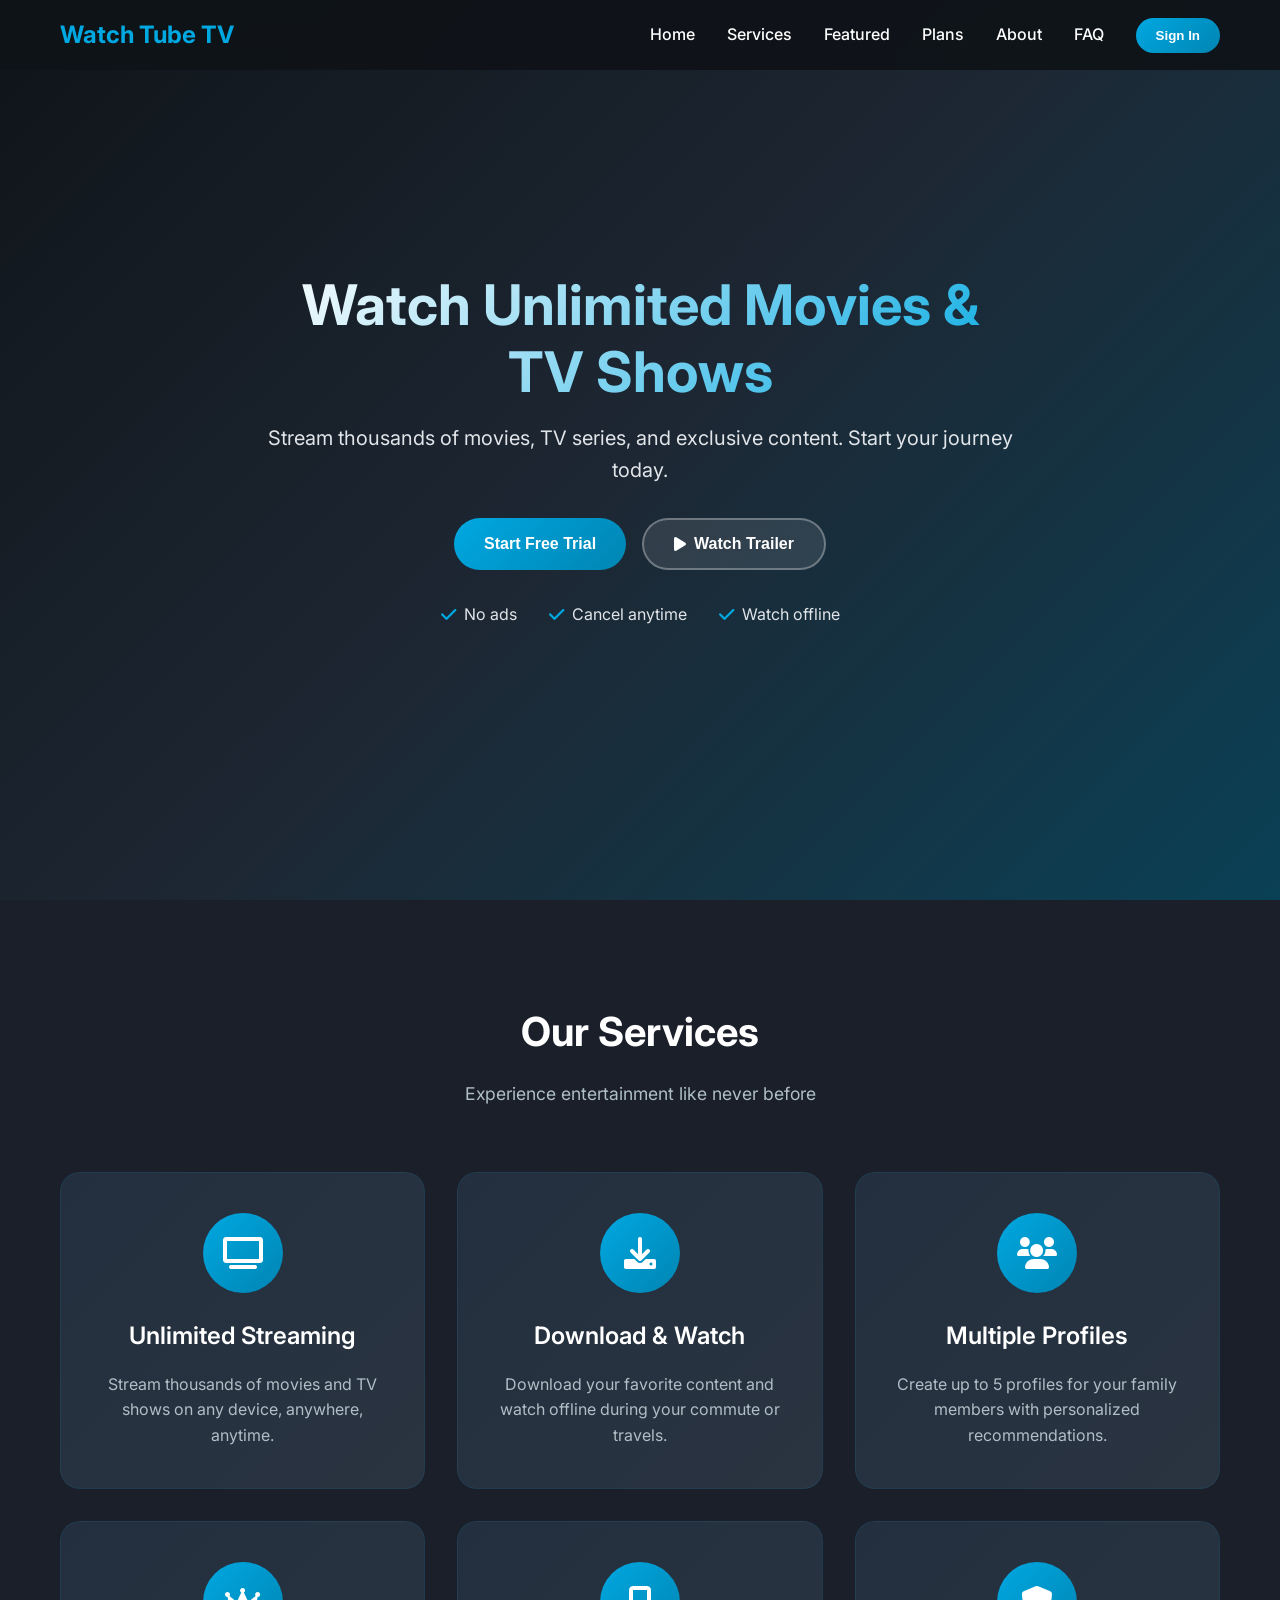
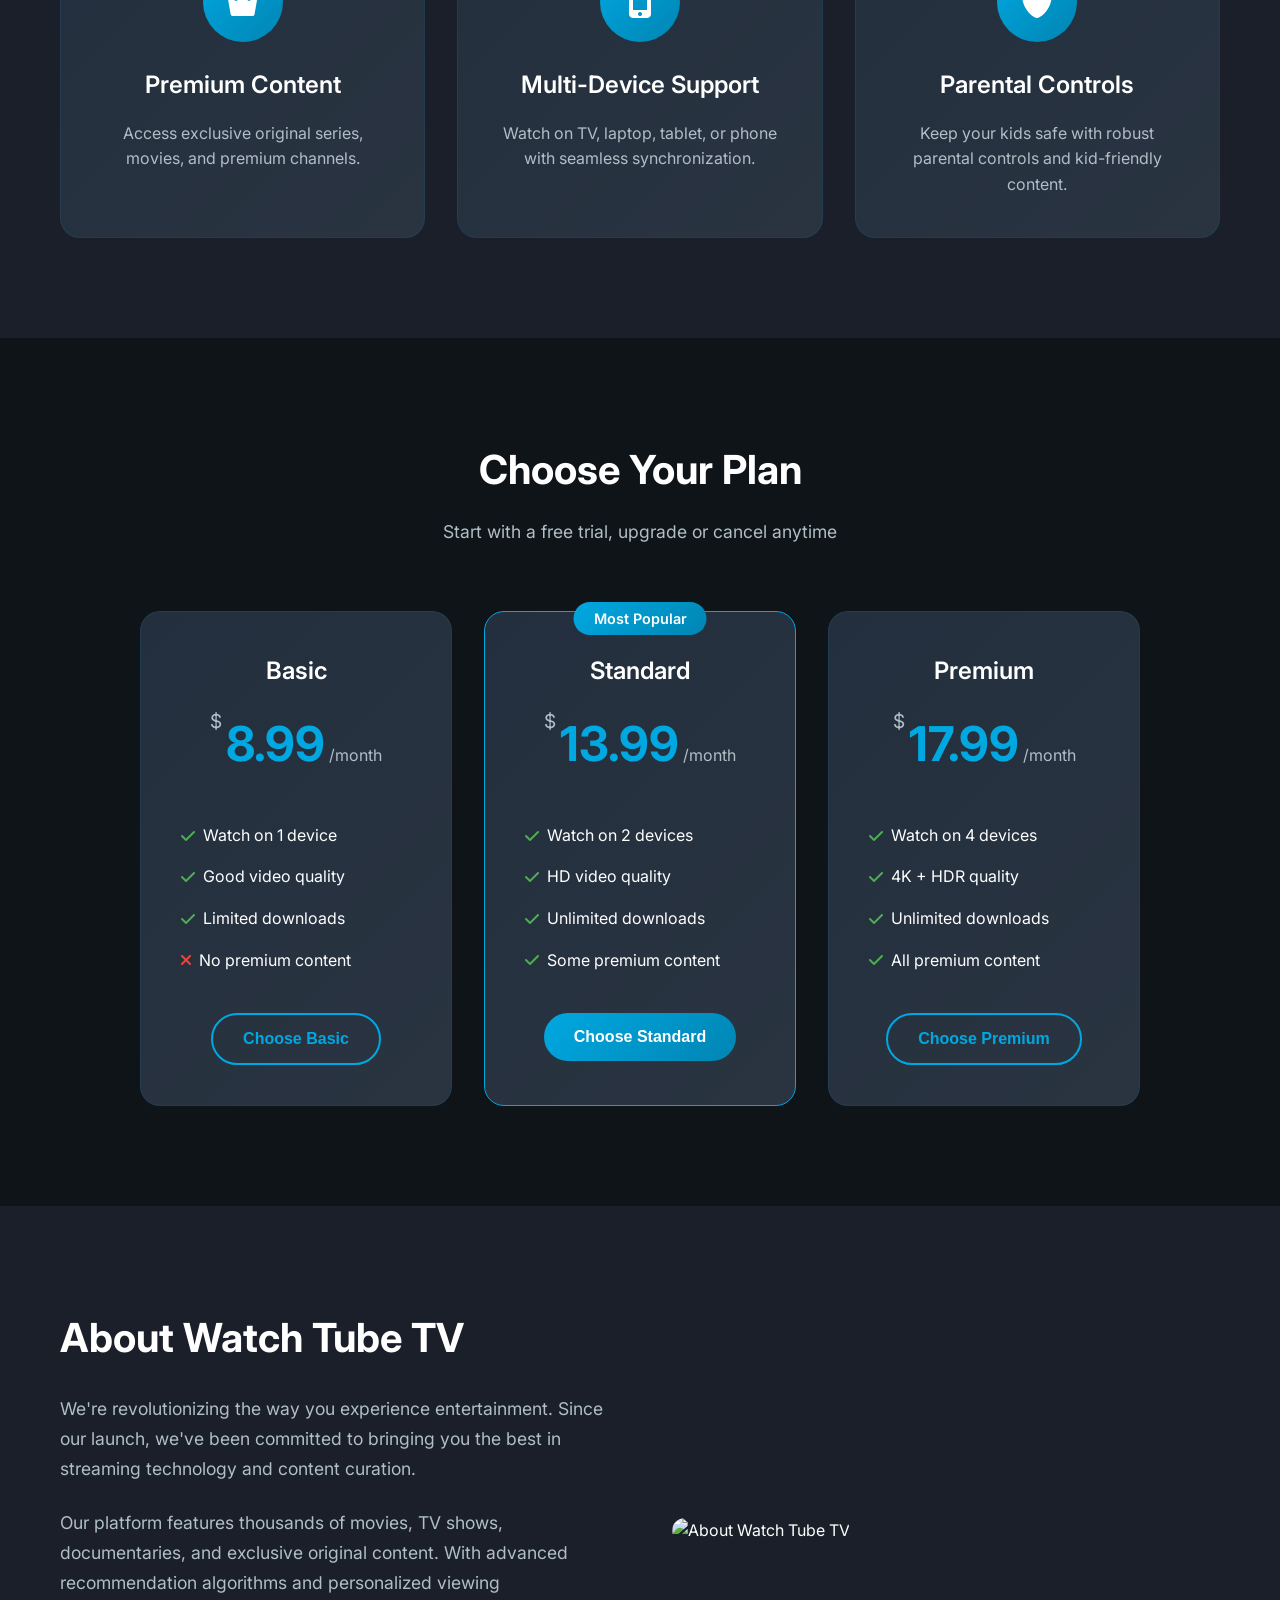
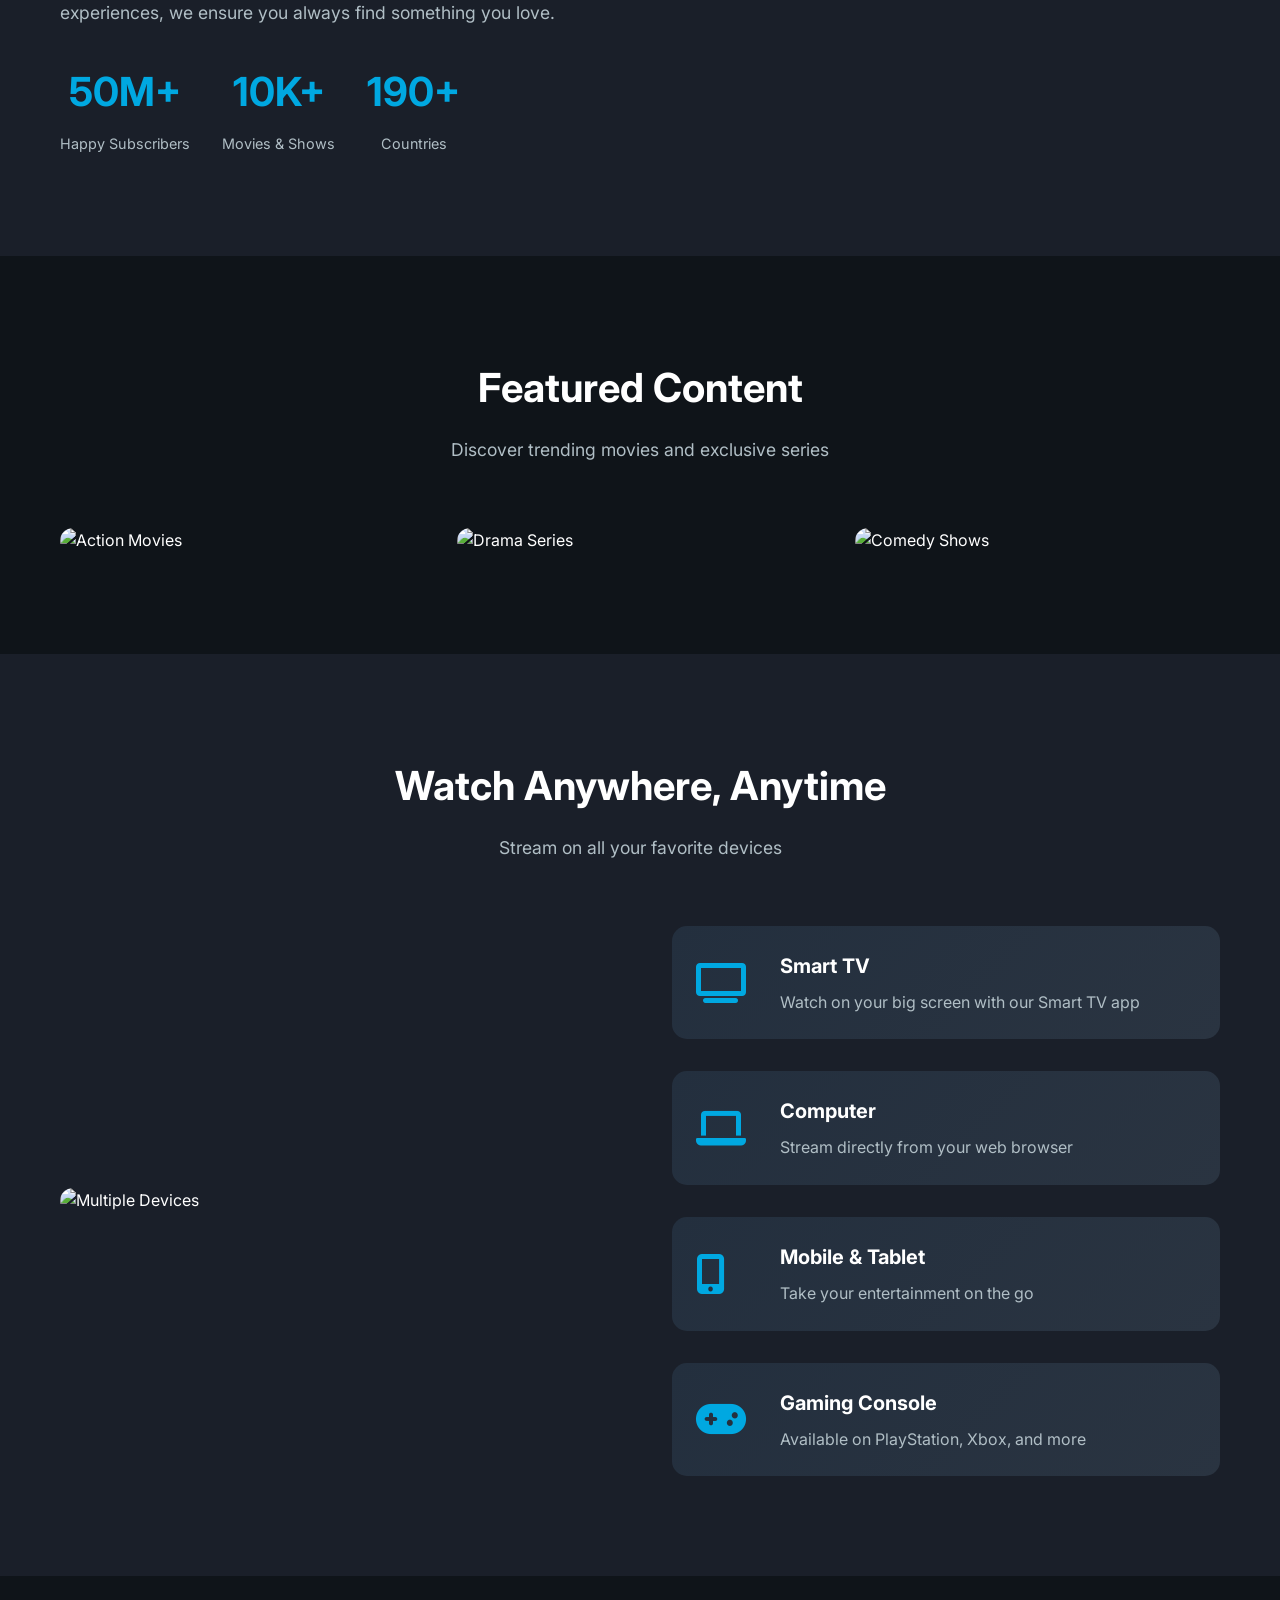
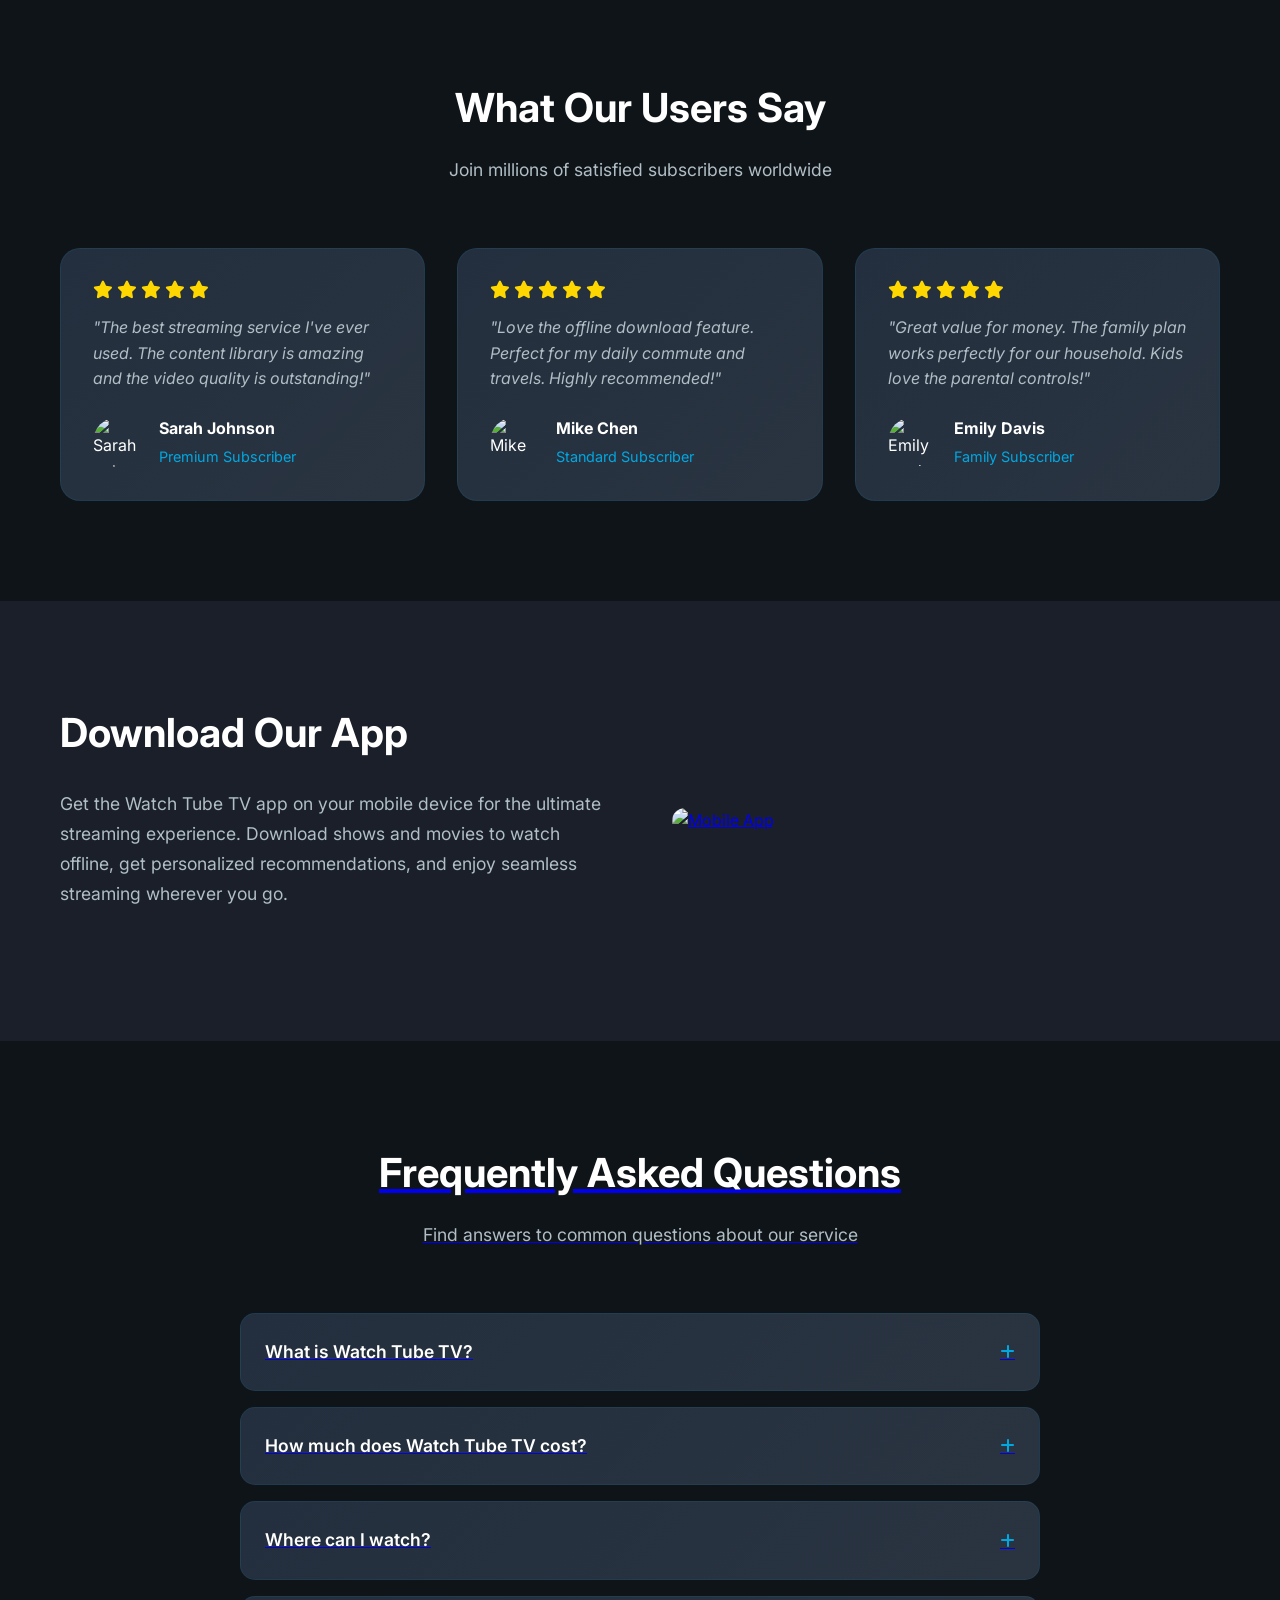
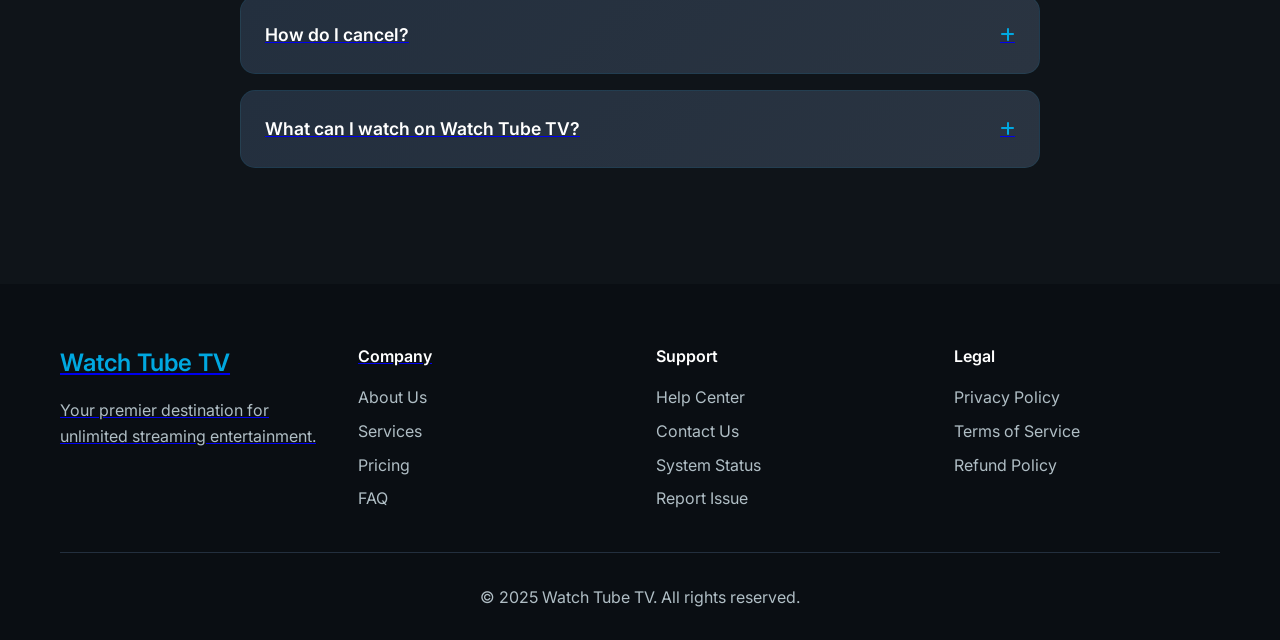
==== index.html @ 651f6072 "Add files via upload" ====
<!DOCTYPE html>
<html lang="en">

<head>
    <meta charset="UTF-8">
    <meta name="viewport" content="width=device-width, initial-scale=1.0">
    <title>Watch Tube TV - Stream Your Favorite Shows</title>
    <link rel="stylesheet" href="styles.css">
    <link href="https://fonts.googleapis.com/css2?family=Inter:wght@300;400;500;600;700&display=swap" rel="stylesheet">
    <link rel="stylesheet" href="https://cdnjs.cloudflare.com/ajax/libs/font-awesome/6.0.0/css/all.min.css">
</head>

<body>
    <!-- Navigation -->
    <nav class="navbar">
        <div class="nav-container">
            <div class="nav-logo">
                <h2>Watch Tube TV</h2>
            </div>
            <div class="nav-menu" id="nav-menu">
                <a href="#home" class="nav-link">Home</a>
                <a href="#services" class="nav-link">Services</a>
                <a href="#featured" class="nav-link">Featured</a>
                <a href="#plans" class="nav-link">Plans</a>
                <a href="#about" class="nav-link">About</a>
                <a href="#faq" class="nav-link">FAQ</a>
                <button class="nav-btn">Sign In</button>
            </div>
            <div class="nav-toggle" id="nav-toggle">
                <span class="bar"></span>
                <span class="bar"></span>
                <span class="bar"></span>
            </div>
        </div>
    </nav>

    <!-- Hero Section -->
    <section id="home" class="hero">
        <video class="hero-video" autoplay muted loop>
            <source src="https://storage.googleapis.com/gtv-videos-bucket/sample/BigBuckBunny.mp4" type="video/mp4">
        </video>
        <div class="hero-overlay"></div>
        <div class="hero-content">
            <h1 class="hero-title">Watch Unlimited Movies & TV Shows</h1>
            <p class="hero-subtitle">Stream thousands of movies, TV series, and exclusive content. Start your journey
                today.</p>
            <div class="hero-buttons">
                <button class="btn btn-primary">Start Free Trial</button>
                <button class="btn btn-secondary">
                    <i class="fas fa-play"></i>
                    Watch Trailer
                </button>
            </div>
            <div class="hero-features">
                <div class="feature-item">
                    <i class="fas fa-check"></i>
                    <span>No ads</span>
                </div>
                <div class="feature-item">
                    <i class="fas fa-check"></i>
                    <span>Cancel anytime</span>
                </div>
                <div class="feature-item">
                    <i class="fas fa-check"></i>
                    <span>Watch offline</span>
                </div>
            </div>
        </div>
    </section>

    <!-- Services Section -->
    <section id="services" class="services">
        <div class="container">
            <div class="section-header">
                <h2>Our Services</h2>
                <p>Experience entertainment like never before</p>
            </div>
            <div class="services-grid">
                <div class="service-card">
                    <div class="service-icon">
                        <i class="fas fa-tv"></i>
                    </div>
                    <h3>Unlimited Streaming</h3>
                    <p>Stream thousands of movies and TV shows on any device, anywhere, anytime.</p>
                </div>
                <div class="service-card">
                    <div class="service-icon">
                        <i class="fas fa-download"></i>
                    </div>
                    <h3>Download & Watch</h3>
                    <p>Download your favorite content and watch offline during your commute or travels.</p>
                </div>
                <div class="service-card">
                    <div class="service-icon">
                        <i class="fas fa-users"></i>
                    </div>
                    <h3>Multiple Profiles</h3>
                    <p>Create up to 5 profiles for your family members with personalized recommendations.</p>
                </div>
                <div class="service-card">
                    <div class="service-icon">
                        <i class="fas fa-crown"></i>
                    </div>
                    <h3>Premium Content</h3>
                    <p>Access exclusive original series, movies, and premium channels.</p>
                </div>
                <div class="service-card">
                    <div class="service-icon">
                        <i class="fas fa-mobile-alt"></i>
                    </div>
                    <h3>Multi-Device Support</h3>
                    <p>Watch on TV, laptop, tablet, or phone with seamless synchronization.</p>
                </div>
                <div class="service-card">
                    <div class="service-icon">
                        <i class="fas fa-shield-alt"></i>
                    </div>
                    <h3>Parental Controls</h3>
                    <p>Keep your kids safe with robust parental controls and kid-friendly content.</p>
                </div>
            </div>
        </div>
    </section>

    <!-- Plans Section -->
    <section id="plans" class="plans">
        <div class="container">
            <div class="section-header">
                <h2>Choose Your Plan</h2>
                <p>Start with a free trial, upgrade or cancel anytime</p>
            </div>
            <div class="plans-grid">
                <div class="plan-card">
                    <div class="plan-header">
                        <h3>Basic</h3>
                        <div class="plan-price">
                            <span class="currency">$</span>
                            <span class="amount">8.99</span>
                            <span class="period">/month</span>
                        </div>
                    </div>
                    <ul class="plan-features">
                        <li><i class="fas fa-check"></i> Watch on 1 device</li>
                        <li><i class="fas fa-check"></i> Good video quality</li>
                        <li><i class="fas fa-check"></i> Limited downloads</li>
                        <li><i class="fas fa-times"></i> No premium content</li>
                    </ul>
                    <button class="btn btn-outline">Choose Basic</button>
                </div>
                <div class="plan-card popular">
                    <div class="plan-badge">Most Popular</div>
                    <div class="plan-header">
                        <h3>Standard</h3>
                        <div class="plan-price">
                            <span class="currency">$</span>
                            <span class="amount">13.99</span>
                            <span class="period">/month</span>
                        </div>
                    </div>
                    <ul class="plan-features">
                        <li><i class="fas fa-check"></i> Watch on 2 devices</li>
                        <li><i class="fas fa-check"></i> HD video quality</li>
                        <li><i class="fas fa-check"></i> Unlimited downloads</li>
                        <li><i class="fas fa-check"></i> Some premium content</li>
                    </ul>
                    <button class="btn btn-primary">Choose Standard</button>
                </div>
                <div class="plan-card">
                    <div class="plan-header">
                        <h3>Premium</h3>
                        <div class="plan-price">
                            <span class="currency">$</span>
                            <span class="amount">17.99</span>
                            <span class="period">/month</span>
                        </div>
                    </div>
                    <ul class="plan-features">
                        <li><i class="fas fa-check"></i> Watch on 4 devices</li>
                        <li><i class="fas fa-check"></i> 4K + HDR quality</li>
                        <li><i class="fas fa-check"></i> Unlimited downloads</li>
                        <li><i class="fas fa-check"></i> All premium content</li>
                    </ul>
                    <button class="btn btn-outline">Choose Premium</button>
                </div>
            </div>
        </div>
    </section>

    <!-- About Section -->
    <section id="about" class="about">
        <div class="container">
            <div class="about-content">
                <div class="about-text">
                    <h2>About Watch Tube TV</h2>
                    <p>We're revolutionizing the way you experience entertainment. Since our launch, we've been
                        committed to bringing you the best in streaming technology and content curation.</p>
                    <p>Our platform features thousands of movies, TV shows, documentaries, and exclusive original
                        content. With advanced recommendation algorithms and personalized viewing experiences, we ensure
                        you always find something you love.</p>
                    <div class="about-stats">
                        <div class="stat-item">
                            <h3>50M+</h3>
                            <p>Happy Subscribers</p>
                        </div>
                        <div class="stat-item">
                            <h3>10K+</h3>
                            <p>Movies & Shows</p>
                        </div>
                        <div class="stat-item">
                            <h3>190+</h3>
                            <p>Countries</p>
                        </div>
                    </div>
                </div>
                <div class="about-image">
                    <img src="https://tse3.mm.bing.net/th/id/OIP.MJrQY6KHvxAyAlQESkqwiQHaEK?pid=Api"
                        alt="About Watch Tube TV">
                </div>
            </div>
        </div>
    </section>

    <!-- Featured Content Section -->
    <section id="featured" class="featured">
        <div class="container">
            <div class="section-header">
                <h2>Featured Content</h2>
                <p>Discover trending movies and exclusive series</p>
            </div>
            <div class="featured-grid">
                <div class="featured-item">
                    <img src="https://cdn.dribbble.com/userupload/5919110/file/original-4fd69ed014f2e248f331b3ce341bee69.png?resize=752x&vertical=center"
                        alt="Action Movies">
                    <div class="featured-overlay">
                        <h3>Action Movies</h3>
                        <p>Heart-pounding adventures</p>
                        <button class="btn btn-primary">Watch Now</button>
                    </div>
                </div>
                <div class="featured-item">
                    <img src="https://images.pexels.com/photos/3945313/pexels-photo-3945313.jpeg?auto=compress&cs=tinysrgb&w=400"
                        alt="Drama Series">
                    <div class="featured-overlay">
                        <h3>Drama Series</h3>
                        <p>Compelling storytelling</p>
                        <button class="btn btn-primary">Watch Now</button>
                    </div>
                </div>
                <div class="featured-item">
                    <img src="https://images.pexels.com/photos/7991579/pexels-photo-7991579.jpeg?auto=compress&cs=tinysrgb&w=400"
                        alt="Comedy Shows">
                    <div class="featured-overlay">
                        <h3>Comedy Shows</h3>
                        <p>Laugh out loud moments</p>
                        <button class="btn btn-primary">Watch Now</button>
                    </div>
                </div>

            </div>
        </div>
    </section>

    <!-- Devices Section -->
    <section id="devices" class="devices">
        <div class="container">
            <div class="section-header">
                <h2>Watch Anywhere, Anytime</h2>
                <p>Stream on all your favorite devices</p>
            </div>
            <div class="devices-content">
                <div class="devices-image">
                    <img src="https://cdn.broadbandtvnews.com/wp-content/uploads/2023/02/06115924/TvProfil-app.jpeg"
                        alt="Multiple Devices">
                </div>
                <div class="devices-list">
                    <div class="device-item">
                        <i class="fas fa-tv"></i>
                        <div>
                            <h3>Smart TV</h3>
                            <p>Watch on your big screen with our Smart TV app</p>
                        </div>
                    </div>
                    <div class="device-item">
                        <i class="fas fa-laptop"></i>
                        <div>
                            <h3>Computer</h3>
                            <p>Stream directly from your web browser</p>
                        </div>
                    </div>
                    <div class="device-item">
                        <i class="fas fa-mobile-alt"></i>
                        <div>
                            <h3>Mobile & Tablet</h3>
                            <p>Take your entertainment on the go</p>
                        </div>
                    </div>
                    <div class="device-item">
                        <i class="fas fa-gamepad"></i>
                        <div>
                            <h3>Gaming Console</h3>
                            <p>Available on PlayStation, Xbox, and more</p>
                        </div>
                    </div>
                </div>
            </div>
        </div>
    </section>

    <!-- Testimonials Section -->
    <section id="testimonials" class="testimonials">
        <div class="container">
            <div class="section-header">
                <h2>What Our Users Say</h2>
                <p>Join millions of satisfied subscribers worldwide</p>
            </div>
            <div class="testimonials-grid">
                <div class="testimonial-card">
                    <div class="testimonial-content">
                        <div class="stars">
                            <i class="fas fa-star"></i>
                            <i class="fas fa-star"></i>
                            <i class="fas fa-star"></i>
                            <i class="fas fa-star"></i>
                            <i class="fas fa-star"></i>
                        </div>
                        <p>"The best streaming service I've ever used. The content library is amazing and the video
                            quality is outstanding!"</p>
                    </div>
                    <div class="testimonial-author">
                        <img src="https://images.pexels.com/photos/1239291/pexels-photo-1239291.jpeg?auto=compress&cs=tinysrgb&w=100"
                            alt="Sarah Johnson">
                        <div>
                            <h4>Sarah Johnson</h4>
                            <p>Premium Subscriber</p>
                        </div>
                    </div>
                </div>
                <div class="testimonial-card">
                    <div class="testimonial-content">
                        <div class="stars">
                            <i class="fas fa-star"></i>
                            <i class="fas fa-star"></i>
                            <i class="fas fa-star"></i>
                            <i class="fas fa-star"></i>
                            <i class="fas fa-star"></i>
                        </div>
                        <p>"Love the offline download feature. Perfect for my daily commute and travels. Highly
                            recommended!"</p>
                    </div>
                    <div class="testimonial-author">
                        <img src="https://images.pexels.com/photos/1222271/pexels-photo-1222271.jpeg?auto=compress&cs=tinysrgb&w=100"
                            alt="Mike Chen">
                        <div>
                            <h4>Mike Chen</h4>
                            <p>Standard Subscriber</p>
                        </div>
                    </div>
                </div>
                <div class="testimonial-card">
                    <div class="testimonial-content">
                        <div class="stars">
                            <i class="fas fa-star"></i>
                            <i class="fas fa-star"></i>
                            <i class="fas fa-star"></i>
                            <i class="fas fa-star"></i>
                            <i class="fas fa-star"></i>
                        </div>
                        <p>"Great value for money. The family plan works perfectly for our household. Kids love the
                            parental controls!"</p>
                    </div>
                    <div class="testimonial-author">
                        <img src="https://images.pexels.com/photos/1181519/pexels-photo-1181519.jpeg?auto=compress&cs=tinysrgb&w=100"
                            alt="Emily Davis">
                        <div>
                            <h4>Emily Davis</h4>
                            <p>Family Subscriber</p>
                        </div>
                    </div>
                </div>
            </div>
        </div>
    </section>

    <!-- Download Section -->
    <section id="download" class="download">
        <div class="container">
            <div class="download-content">
                <div class="download-text">
                    <h2>Download Our App</h2>
                    <p>Get the Watch Tube TV app on your mobile device for the ultimate streaming experience. Download
                        shows and movies to watch offline, get personalized recommendations, and enjoy seamless
                        streaming wherever you go.</p>
                    <div class="download-buttons">
                        <a href="#" class="download-btn">

                        </a>
                        <a href="#" class="download-btn">

                    </div>
                </div>
                <div class="download-image">
                    <img src="https://cdn.dribbble.com/users/3889413/screenshots/20409755/107_-_live_streaming_movies___shows_web___mobile_app_-_ui_ux_design_-_figma_-_2x.png"
                        alt="Mobile App">
                </div>
            </div>
        </div>
    </section>

    <!-- FAQ Section -->
    <section id="faq" class="faq">
        <div class="container">
            <div class="section-header">
                <h2>Frequently Asked Questions</h2>
                <p>Find answers to common questions about our service</p>
            </div>
            <div class="faq-list">
                <div class="faq-item">
                    <div class="faq-question">
                        <h3>What is Watch Tube TV?</h3>
                        <i class="fas fa-plus"></i>
                    </div>
                    <div class="faq-answer">
                        <p>Watch Tube TV is a streaming service that offers a wide variety of award-winning TV shows,
                            movies, anime, documentaries and more on thousands of internet-connected devices.</p>
                    </div>
                </div>
                <div class="faq-item">
                    <div class="faq-question">
                        <h3>How much does Watch Tube TV cost?</h3>
                        <i class="fas fa-plus"></i>
                    </div>
                    <div class="faq-answer">
                        <p>Watch Watch Tube TV on your smartphone, tablet, Smart TV, laptop, or streaming device, all
                            for one fixed monthly fee. Plans range from $8.99 to $17.99 a month. No extra costs, no
                            contracts.</p>
                    </div>
                </div>
                <div class="faq-item">
                    <div class="faq-question">
                        <h3>Where can I watch?</h3>
                        <i class="fas fa-plus"></i>
                    </div>
                    <div class="faq-answer">
                        <p>Watch anywhere, anytime, on an unlimited number of devices. Sign in with your Watch Tube TV
                            account to watch instantly on the web or on any internet-connected device.</p>
                    </div>
                </div>
                <div class="faq-item">
                    <div class="faq-question">
                        <h3>How do I cancel?</h3>
                        <i class="fas fa-plus"></i>
                    </div>
                    <div class="faq-answer">
                        <p>Watch Tube TV is flexible. There are no pesky contracts and no commitments. You can easily
                            cancel your account online in two clicks. There are no cancellation fees.</p>
                    </div>
                </div>
                <div class="faq-item">
                    <div class="faq-question">
                        <h3>What can I watch on Watch Tube TV?</h3>
                        <i class="fas fa-plus"></i>
                    </div>
                    <div class="faq-answer">
                        <p>Watch Tube TV has an extensive library of feature films, documentaries, TV shows, anime,
                            award-winning Watch Tube TV originals, and more. Watch as much as you want, anytime you
                            want.</p>
                    </div>
                </div>
            </div>
        </div>
    </section>

    <!-- Footer -->
    <footer class="footer">
        <div class="container">
            <div class="footer-content">
                <div class="footer-section">
                    <h3>Watch Tube TV</h3>
                    <p>Your premier destination for unlimited streaming entertainment.</p>

                </div>
                <div class="footer-section">
                    <h4>Company</h4>
                    <ul>
                        <li><a href="#about">About Us</a></li>
                        <li><a href="#services">Services</a></li>
                        <li><a href="#plans">Pricing</a></li>
                        <li><a href="#faq">FAQ</a></li>
                    </ul>
                </div>
                <div class="footer-section">
                    <h4>Support</h4>
                    <ul>
                        <li><a href="#">Help Center</a></li>
                        <li><a href="#">Contact Us</a></li>
                        <li><a href="#">System Status</a></li>
                        <li><a href="#">Report Issue</a></li>
                    </ul>
                </div>
                <div class="footer-section">
                    <h4>Legal</h4>
                    <ul>
                        <li><a href="privacy.html">Privacy Policy</a></li>
                        <li><a href="terms.html">Terms of Service</a></li>
                        <li><a href="refund.html">Refund Policy</a></li>

                    </ul>
                </div>
            </div>
            <div class="footer-bottom">
                <p>&copy; 2025 Watch Tube TV. All rights reserved.</p>
            </div>
        </div>
    </footer>

    <script src="script.js"></script>
</body>

</html>
---- styles.css ----
/* Reset and Base Styles */
* {
    margin: 0;
    padding: 0;
    box-sizing: border-box;
}

html {
    scroll-behavior: smooth;
}

body {
    font-family: 'Inter', -apple-system, BlinkMacSystemFont, 'Segoe UI', Roboto, sans-serif;
    line-height: 1.6;
    color: #ffffff;
    background-color: #0F1419;
}

.container {
    max-width: 1200px;
    margin: 0 auto;
    padding: 0 20px;
}

/* Navigation */
.navbar {
    position: fixed;
    top: 0;
    width: 100%;
    background: rgba(15, 20, 25, 0.95);
    backdrop-filter: blur(10px);
    z-index: 1000;
    transition: all 0.3s ease;
}

.nav-container {
    max-width: 1200px;
    margin: 0 auto;
    padding: 0 20px;
    display: flex;
    justify-content: space-between;
    align-items: center;
    height: 70px;
}

.nav-logo h2 {
    color: #00A8E1;
    font-weight: 700;
    font-size: 1.5rem;
}

.nav-menu {
    display: flex;
    align-items: center;
    gap: 2rem;
}

.nav-link {
    color: #ffffff;
    text-decoration: none;
    font-weight: 500;
    transition: color 0.3s ease;
}

.nav-link:hover {
    color: #00A8E1;
}

.nav-btn {
    background: linear-gradient(135deg, #00A8E1, #0085B3);
    color: white;
    border: none;
    padding: 10px 20px;
    border-radius: 25px;
    font-weight: 600;
    cursor: pointer;
    transition: all 0.3s ease;
}

.nav-btn:hover {
    transform: translateY(-2px);
    box-shadow: 0 8px 20px rgba(0, 168, 225, 0.3);
}

.nav-toggle {
    display: none;
    flex-direction: column;
    cursor: pointer;
}

.bar {
    width: 25px;
    height: 3px;
    background: #ffffff;
    margin: 3px 0;
    transition: 0.3s;
}

/* Hero Section */
.hero {
    position: relative;
    height: 100vh;
    display: flex;
    align-items: center;
    justify-content: center;
    overflow: hidden;
}

.hero-video {
    position: absolute;
    top: 0;
    left: 0;
    width: 100%;
    height: 100%;
    object-fit: cover;
    z-index: -2;
}

.hero-overlay {
    position: absolute;
    top: 0;
    left: 0;
    width: 100%;
    height: 100%;
    background: linear-gradient(
        135deg,
        rgba(15, 20, 25, 0.8) 0%,
        rgba(35, 47, 62, 0.7) 50%,
        rgba(0, 168, 225, 0.3) 100%
    );
    z-index: -1;
}

.hero-content {
    text-align: center;
    max-width: 800px;
    padding: 0 20px;
    animation: fadeInUp 1s ease-out;
}

.hero-title {
    font-size: 3.5rem;
    font-weight: 700;
    margin-bottom: 1rem;
    background: linear-gradient(135deg, #ffffff, #00A8E1);
    -webkit-background-clip: text;
    -webkit-text-fill-color: transparent;
    line-height: 1.2;
}

.hero-subtitle {
    font-size: 1.25rem;
    margin-bottom: 2rem;
    color: #E1E5E9;
    font-weight: 400;
}

.hero-buttons {
    display: flex;
    gap: 1rem;
    justify-content: center;
    margin-bottom: 2rem;
    flex-wrap: wrap;
}

.btn {
    padding: 15px 30px;
    border-radius: 30px;
    font-weight: 600;
    text-decoration: none;
    border: none;
    cursor: pointer;
    transition: all 0.3s ease;
    font-size: 1rem;
    display: inline-flex;
    align-items: center;
    gap: 0.5rem;
}

.btn-primary {
    background: linear-gradient(135deg, #00A8E1, #0085B3);
    color: white;
}

.btn-primary:hover {
    transform: translateY(-3px);
    box-shadow: 0 12px 25px rgba(0, 168, 225, 0.4);
}

.btn-secondary {
    background: rgba(255, 255, 255, 0.1);
    color: white;
    border: 2px solid rgba(255, 255, 255, 0.3);
    backdrop-filter: blur(10px);
}

.btn-secondary:hover {
    background: rgba(255, 255, 255, 0.2);
    border-color: rgba(255, 255, 255, 0.5);
    transform: translateY(-3px);
}

.btn-outline {
    background: transparent;
    color: #00A8E1;
    border: 2px solid #00A8E1;
}

.btn-outline:hover {
    background: #00A8E1;
    color: white;
    transform: translateY(-2px);
}

.hero-features {
    display: flex;
    justify-content: center;
    gap: 2rem;
    flex-wrap: wrap;
}

.feature-item {
    display: flex;
    align-items: center;
    gap: 0.5rem;
    color: #E1E5E9;
}

.feature-item i {
    color: #00A8E1;
    font-size: 1.1rem;
}

/* Section Headers */
.section-header {
    text-align: center;
    margin-bottom: 4rem;
}

.section-header h2 {
    font-size: 2.5rem;
    font-weight: 700;
    margin-bottom: 1rem;
    color: #ffffff;
}

.section-header p {
    font-size: 1.1rem;
    color: #B0BEC5;
    max-width: 600px;
    margin: 0 auto;
}

/* Services Section */
.services {
    padding: 100px 0;
    background: #1A1F29;
}

.services-grid {
    display: grid;
    grid-template-columns: repeat(auto-fit, minmax(350px, 1fr));
    gap: 2rem;
}

.service-card {
    background: linear-gradient(135deg, #232F3E, #2A3441);
    padding: 2.5rem;
    border-radius: 20px;
    text-align: center;
    transition: all 0.3s ease;
    border: 1px solid rgba(0, 168, 225, 0.1);
}

.service-card:hover {
    transform: translateY(-10px);
    box-shadow: 0 20px 40px rgba(0, 168, 225, 0.2);
    border-color: rgba(0, 168, 225, 0.3);
}

.service-icon {
    width: 80px;
    height: 80px;
    background: linear-gradient(135deg, #00A8E1, #0085B3);
    border-radius: 50%;
    display: flex;
    align-items: center;
    justify-content: center;
    margin: 0 auto 1.5rem;
}

.service-icon i {
    font-size: 2rem;
    color: white;
}

.service-card h3 {
    font-size: 1.5rem;
    font-weight: 600;
    margin-bottom: 1rem;
    color: #ffffff;
}

.service-card p {
    color: #B0BEC5;
    line-height: 1.6;
}

/* Plans Section */
.plans {
    padding: 100px 0;
    background: #0F1419;
}

.plans-grid {
    display: grid;
    grid-template-columns: repeat(auto-fit, minmax(300px, 1fr));
    gap: 2rem;
    max-width: 1000px;
    margin: 0 auto;
}

.plan-card {
    background: linear-gradient(135deg, #232F3E, #2A3441);
    padding: 2.5rem;
    border-radius: 20px;
    text-align: center;
    position: relative;
    transition: all 0.3s ease;
    border: 1px solid rgba(0, 168, 225, 0.1);
}

.plan-card.popular {
    border-color: #00A8E1;
    transform: scale(1.05);
}

.plan-card:hover {
    transform: translateY(-10px);
    box-shadow: 0 20px 40px rgba(0, 168, 225, 0.2);
}

.plan-card.popular:hover {
    transform: translateY(-10px) scale(1.05);
}

.plan-badge {
    position: absolute;
    top: -10px;
    left: 50%;
    transform: translateX(-50%);
    background: linear-gradient(135deg, #00A8E1, #0085B3);
    color: white;
    padding: 5px 20px;
    border-radius: 20px;
    font-size: 0.9rem;
    font-weight: 600;
}

.plan-header h3 {
    font-size: 1.5rem;
    font-weight: 600;
    margin-bottom: 1rem;
    color: #ffffff;
}

.plan-price {
    margin-bottom: 2rem;
}

.currency {
    font-size: 1.2rem;
    color: #B0BEC5;
    vertical-align: top;
}

.amount {
    font-size: 3rem;
    font-weight: 700;
    color: #00A8E1;
}

.period {
    font-size: 1rem;
    color: #B0BEC5;
}

.plan-features {
    list-style: none;
    margin-bottom: 2rem;
    text-align: left;
}

.plan-features li {
    padding: 0.5rem 0;
    display: flex;
    align-items: center;
    gap: 0.5rem;
}

.plan-features .fa-check {
    color: #4CAF50;
}

.plan-features .fa-times {
    color: #F44336;
}

/* About Section */
.about {
    padding: 100px 0;
    background: #1A1F29;
}

.about-content {
    display: grid;
    grid-template-columns: 1fr 1fr;
    gap: 4rem;
    align-items: center;
}

.about-text h2 {
    font-size: 2.5rem;
    font-weight: 700;
    margin-bottom: 1.5rem;
    color: #ffffff;
}

.about-text p {
    margin-bottom: 1.5rem;
    color: #B0BEC5;
    font-size: 1.1rem;
    line-height: 1.7;
}

.about-stats {
    display: flex;
    gap: 2rem;
    margin-top: 2rem;
}

.stat-item {
    text-align: center;
}

.stat-item h3 {
    font-size: 2.5rem;
    font-weight: 700;
    color: #00A8E1;
    margin-bottom: 0.5rem;
}

.stat-item p {
    color: #B0BEC5;
    font-size: 0.9rem;
    margin: 0;
}

.about-image img {
    width: 100%;
    height: 400px;
    object-fit: cover;
    border-radius: 20px;
}

/* Featured Content Section */
.featured {
    padding: 100px 0;
    background: #0F1419;
}

.featured-grid {
    display: grid;
    grid-template-columns: repeat(auto-fit, minmax(280px, 1fr));
    gap: 2rem;
}

.featured-item {
    position: relative;
    border-radius: 15px;
    overflow: hidden;
    transition: transform 0.3s ease;
    cursor: pointer;
}

.featured-item:hover {
    transform: scale(1.05);
}

.featured-item img {
    width: 100%;
    height: 300px;
    object-fit: cover;
}

.featured-overlay {
    position: absolute;
    bottom: 0;
    left: 0;
    right: 0;
    background: linear-gradient(transparent, rgba(0, 0, 0, 0.9));
    padding: 2rem;
    transform: translateY(100%);
    transition: transform 0.3s ease;
}

.featured-item:hover .featured-overlay {
    transform: translateY(0);
}

.featured-overlay h3 {
    color: #ffffff;
    font-size: 1.25rem;
    margin-bottom: 0.5rem;
}

.featured-overlay p {
    color: #B0BEC5;
    margin-bottom: 1rem;
}

/* Devices Section */
.devices {
    padding: 100px 0;
    background: #1A1F29;
}

.devices-content {
    display: grid;
    grid-template-columns: 1fr 1fr;
    gap: 4rem;
    align-items: center;
}

.devices-image img {
    width: 100%;
    height: 400px;
    object-fit: cover;
    border-radius: 20px;
}

.devices-list {
    display: flex;
    flex-direction: column;
    gap: 2rem;
}

.device-item {
    display: flex;
    align-items: center;
    gap: 1.5rem;
    padding: 1.5rem;
    background: linear-gradient(135deg, #232F3E, #2A3441);
    border-radius: 15px;
    transition: transform 0.3s ease;
}

.device-item:hover {
    transform: translateX(10px);
}

.device-item i {
    font-size: 2.5rem;
    color: #00A8E1;
    min-width: 60px;
}

.device-item h3 {
    color: #ffffff;
    font-size: 1.25rem;
    margin-bottom: 0.5rem;
}

.device-item p {
    color: #B0BEC5;
    margin: 0;
}

/* Testimonials Section */
.testimonials {
    padding: 100px 0;
    background: #0F1419;
}

.testimonials-grid {
    display: grid;
    grid-template-columns: repeat(auto-fit, minmax(350px, 1fr));
    gap: 2rem;
}

.testimonial-card {
    background: linear-gradient(135deg, #232F3E, #2A3441);
    padding: 2rem;
    border-radius: 20px;
    border: 1px solid rgba(0, 168, 225, 0.1);
    transition: transform 0.3s ease;
}

.testimonial-card:hover {
    transform: translateY(-10px);
    border-color: rgba(0, 168, 225, 0.3);
}

.testimonial-content {
    margin-bottom: 1.5rem;
}

.stars {
    display: flex;
    gap: 0.25rem;
    margin-bottom: 1rem;
}

.stars i {
    color: #FFD700;
    font-size: 1.1rem;
}

.testimonial-content p {
    color: #B0BEC5;
    font-style: italic;
    line-height: 1.6;
}

.testimonial-author {
    display: flex;
    align-items: center;
    gap: 1rem;
}

.testimonial-author img {
    width: 50px;
    height: 50px;
    border-radius: 50%;
    object-fit: cover;
}

.testimonial-author h4 {
    color: #ffffff;
    font-size: 1rem;
    margin-bottom: 0.25rem;
}

.testimonial-author p {
    color: #00A8E1;
    font-size: 0.9rem;
    margin: 0;
}

/* Download Section */
.download {
    padding: 100px 0;
    background: #1A1F29;
}

.download-content {
    display: grid;
    grid-template-columns: 1fr 1fr;
    gap: 4rem;
    align-items: center;
}

.download-text h2 {
    font-size: 2.5rem;
    font-weight: 700;
    margin-bottom: 1.5rem;
    color: #ffffff;
}

.download-text p {
    color: #B0BEC5;
    font-size: 1.1rem;
    line-height: 1.7;
    margin-bottom: 2rem;
}

.download-buttons {
    display: flex;
    gap: 1rem;
    flex-wrap: wrap;
}

.download-btn {
    display: block;
    transition: transform 0.3s ease;
}

.download-btn:hover {
    transform: scale(1.05);
}

.download-btn img {
    height: 60px;
    width: auto;
    border-radius: 10px;
}

.download-image img {
    width: 100%;
    height: 400px;
    object-fit: cover;
    border-radius: 20px;
}

/* FAQ Section */
.faq {
    padding: 100px 0;
    background: #0F1419;
}

.faq-list {
    max-width: 800px;
    margin: 0 auto;
}

.faq-item {
    background: linear-gradient(135deg, #232F3E, #2A3441);
    margin-bottom: 1rem;
    border-radius: 15px;
    overflow: hidden;
    border: 1px solid rgba(0, 168, 225, 0.1);
}

.faq-question {
    padding: 1.5rem;
    display: flex;
    justify-content: space-between;
    align-items: center;
    cursor: pointer;
    transition: all 0.3s ease;
}

.faq-question:hover {
    background: rgba(0, 168, 225, 0.1);
}

.faq-question h3 {
    font-size: 1.1rem;
    font-weight: 600;
    color: #ffffff;
}

.faq-question i {
    color: #00A8E1;
    transition: transform 0.3s ease;
}

.faq-item.active .faq-question i {
    transform: rotate(45deg);
}

.faq-answer {
    padding: 0 1.5rem;
    max-height: 0;
    overflow: hidden;
    transition: all 0.3s ease;
}

.faq-item.active .faq-answer {
    padding: 0 1.5rem 1.5rem;
    max-height: 200px;
}

.faq-answer p {
    color: #B0BEC5;
    line-height: 1.6;
}

/* Footer */
.footer {
    background: #0A0E13;
    padding: 60px 0 30px;
}

.footer-content {
    display: grid;
    grid-template-columns: repeat(auto-fit, minmax(250px, 1fr));
    gap: 2rem;
    margin-bottom: 2rem;
}

.footer-section h3,
.footer-section h4 {
    color: #ffffff;
    margin-bottom: 1rem;
    font-weight: 600;
}

.footer-section h3 {
    color: #00A8E1;
    font-size: 1.5rem;
}

.footer-section p {
    color: #B0BEC5;
    margin-bottom: 1rem;
    line-height: 1.6;
}

.social-links {
    display: flex;
    gap: 1rem;
}

.social-links a {
    width: 40px;
    height: 40px;
    background: linear-gradient(135deg, #00A8E1, #0085B3);
    border-radius: 50%;
    display: flex;
    align-items: center;
    justify-content: center;
    color: white;
    text-decoration: none;
    transition: all 0.3s ease;
}

.social-links a:hover {
    transform: translateY(-3px);
    box-shadow: 0 8px 20px rgba(0, 168, 225, 0.3);
}

.footer-section ul {
    list-style: none;
}

.footer-section ul li {
    margin-bottom: 0.5rem;
}

.footer-section ul li a {
    color: #B0BEC5;
    text-decoration: none;
    transition: color 0.3s ease;
}

.footer-section ul li a:hover {
    color: #00A8E1;
}

.footer-bottom {
    border-top: 1px solid #232F3E;
    padding-top: 2rem;
    text-align: center;
}

.footer-bottom p {
    color: #B0BEC5;
    margin: 0;
}

/* Animations */
@keyframes fadeInUp {
    from {
        opacity: 0;
        transform: translateY(30px);
    }
    to {
        opacity: 1;
        transform: translateY(0);
    }
}

/* Responsive Design */
@media (max-width: 1024px) {
    .hero-title {
        font-size: 3rem;
    }
    
    .about-content {
        grid-template-columns: 1fr;
        gap: 2rem;
    }
    
    .about-stats {
        justify-content: center;
    }
    
    .devices-content,
    .download-content {
        grid-template-columns: 1fr;
        gap: 2rem;
    }
    
    .services-grid {
        grid-template-columns: repeat(auto-fit, minmax(300px, 1fr));
    }
}

@media (max-width: 768px) {
    .nav-menu {
        position: fixed;
        left: -100%;
        top: 70px;
        flex-direction: column;
        background-color: rgba(15, 20, 25, 0.98);
        width: 100%;
        text-align: center;
        transition: 0.3s;
        padding: 2rem 0;
        backdrop-filter: blur(10px);
    }
    
    .nav-menu.active {
        left: 0;
    }
    
    .nav-toggle {
        display: flex;
    }
    
    .nav-toggle.active .bar:nth-child(2) {
        opacity: 0;
    }
    
    .nav-toggle.active .bar:nth-child(1) {
        transform: translateY(8px) rotate(45deg);
    }
    
    .nav-toggle.active .bar:nth-child(3) {
        transform: translateY(-8px) rotate(-45deg);
    }
    
    .hero-title {
        font-size: 2.5rem;
    }
    
    .hero-buttons {
        flex-direction: column;
        align-items: center;
    }
    
    .hero-features {
        flex-direction: column;
        gap: 1rem;
    }
    
    .section-header h2 {
        font-size: 2rem;
    }
    
    .services-grid {
        grid-template-columns: 1fr;
    }
    
    .featured-grid,
    .testimonials-grid {
        grid-template-columns: 1fr;
    }
    
    .plans-grid {
        grid-template-columns: 1fr;
    }
    
    .plan-card.popular {
        transform: none;
    }
    
    .plan-card.popular:hover {
        transform: translateY(-10px);
    }
    
    .about-stats {
        flex-direction: column;
        gap: 1rem;
    }
    
    .footer-content {
        grid-template-columns: 1fr;
        text-align: center;
    }
}

@media (max-width: 480px) {
    .container {
        padding: 0 15px;
    }
    
    .hero-title {
        font-size: 2rem;
    }
    
    .hero-subtitle {
        font-size: 1rem;
    }
    
    .service-card,
    .plan-card {
        padding: 1.5rem;
    }
    
    .section-header h2 {
        font-size: 1.75rem;
    }
}
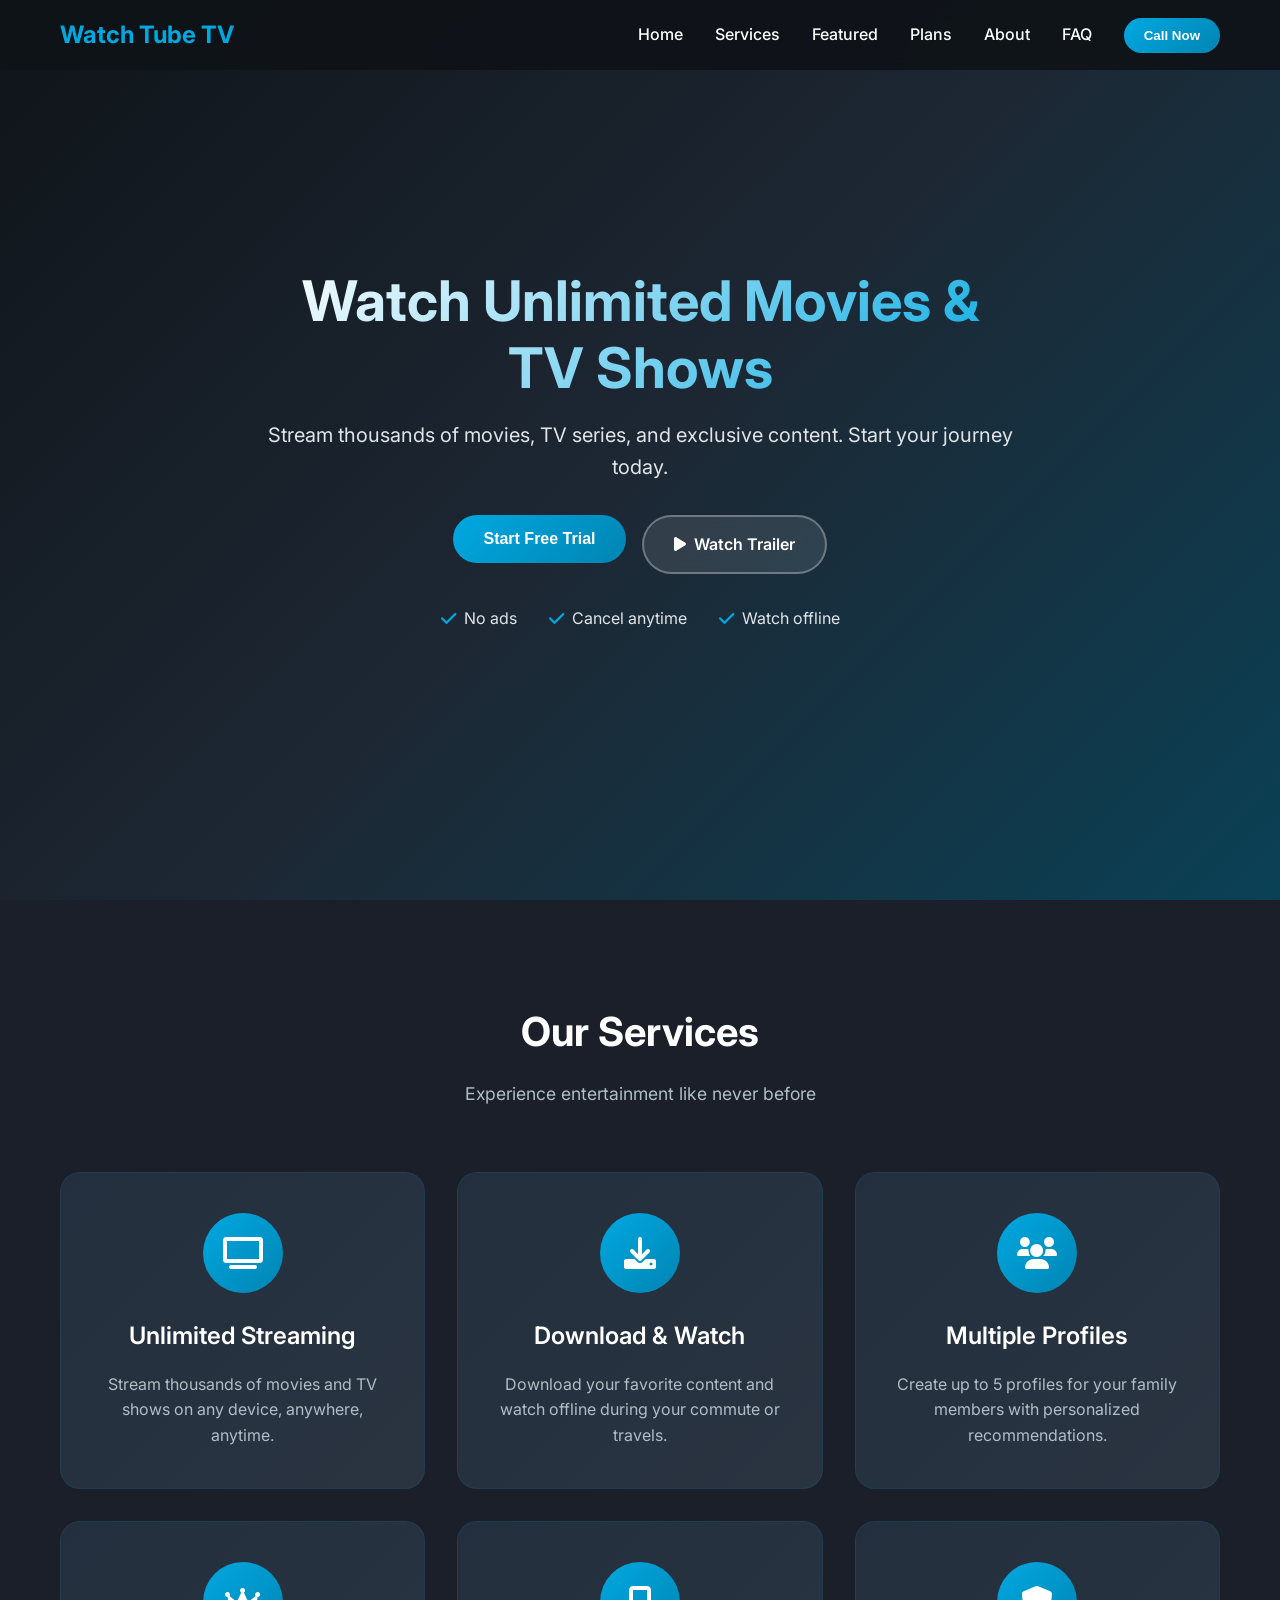
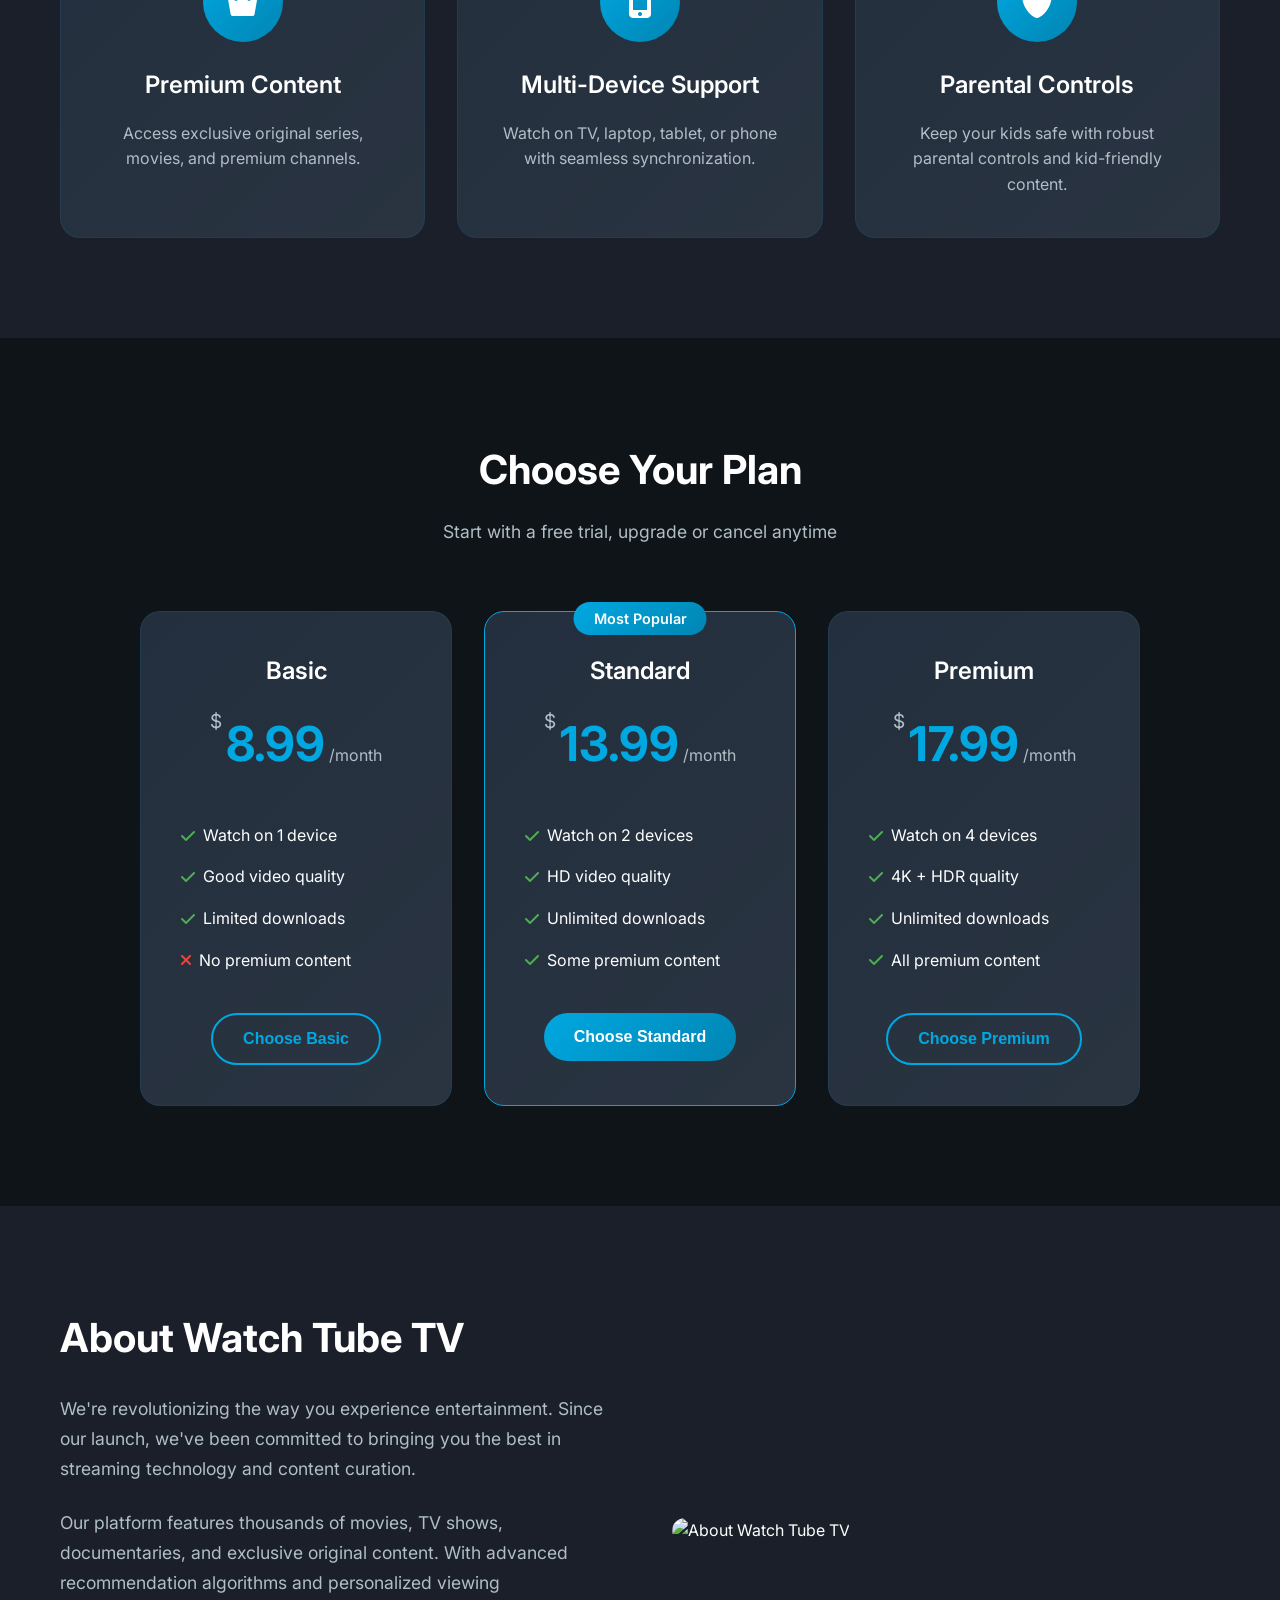
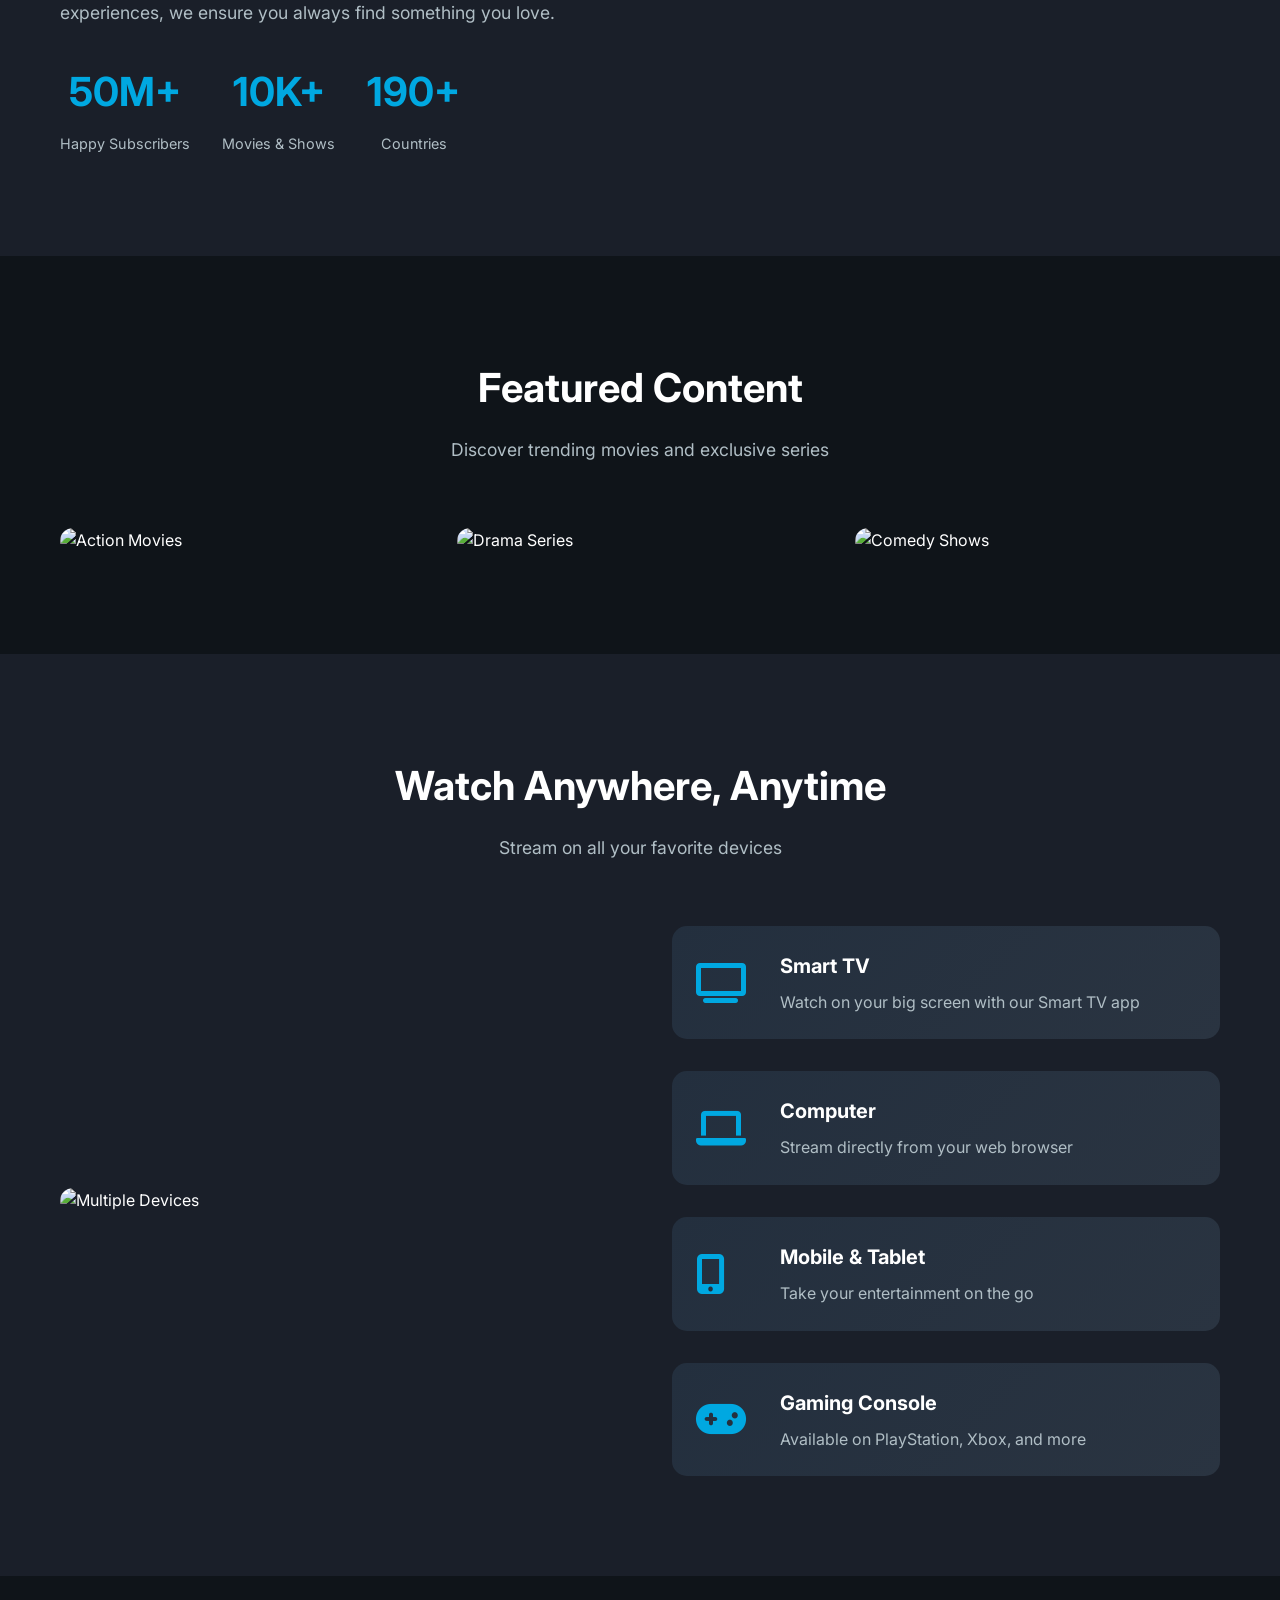
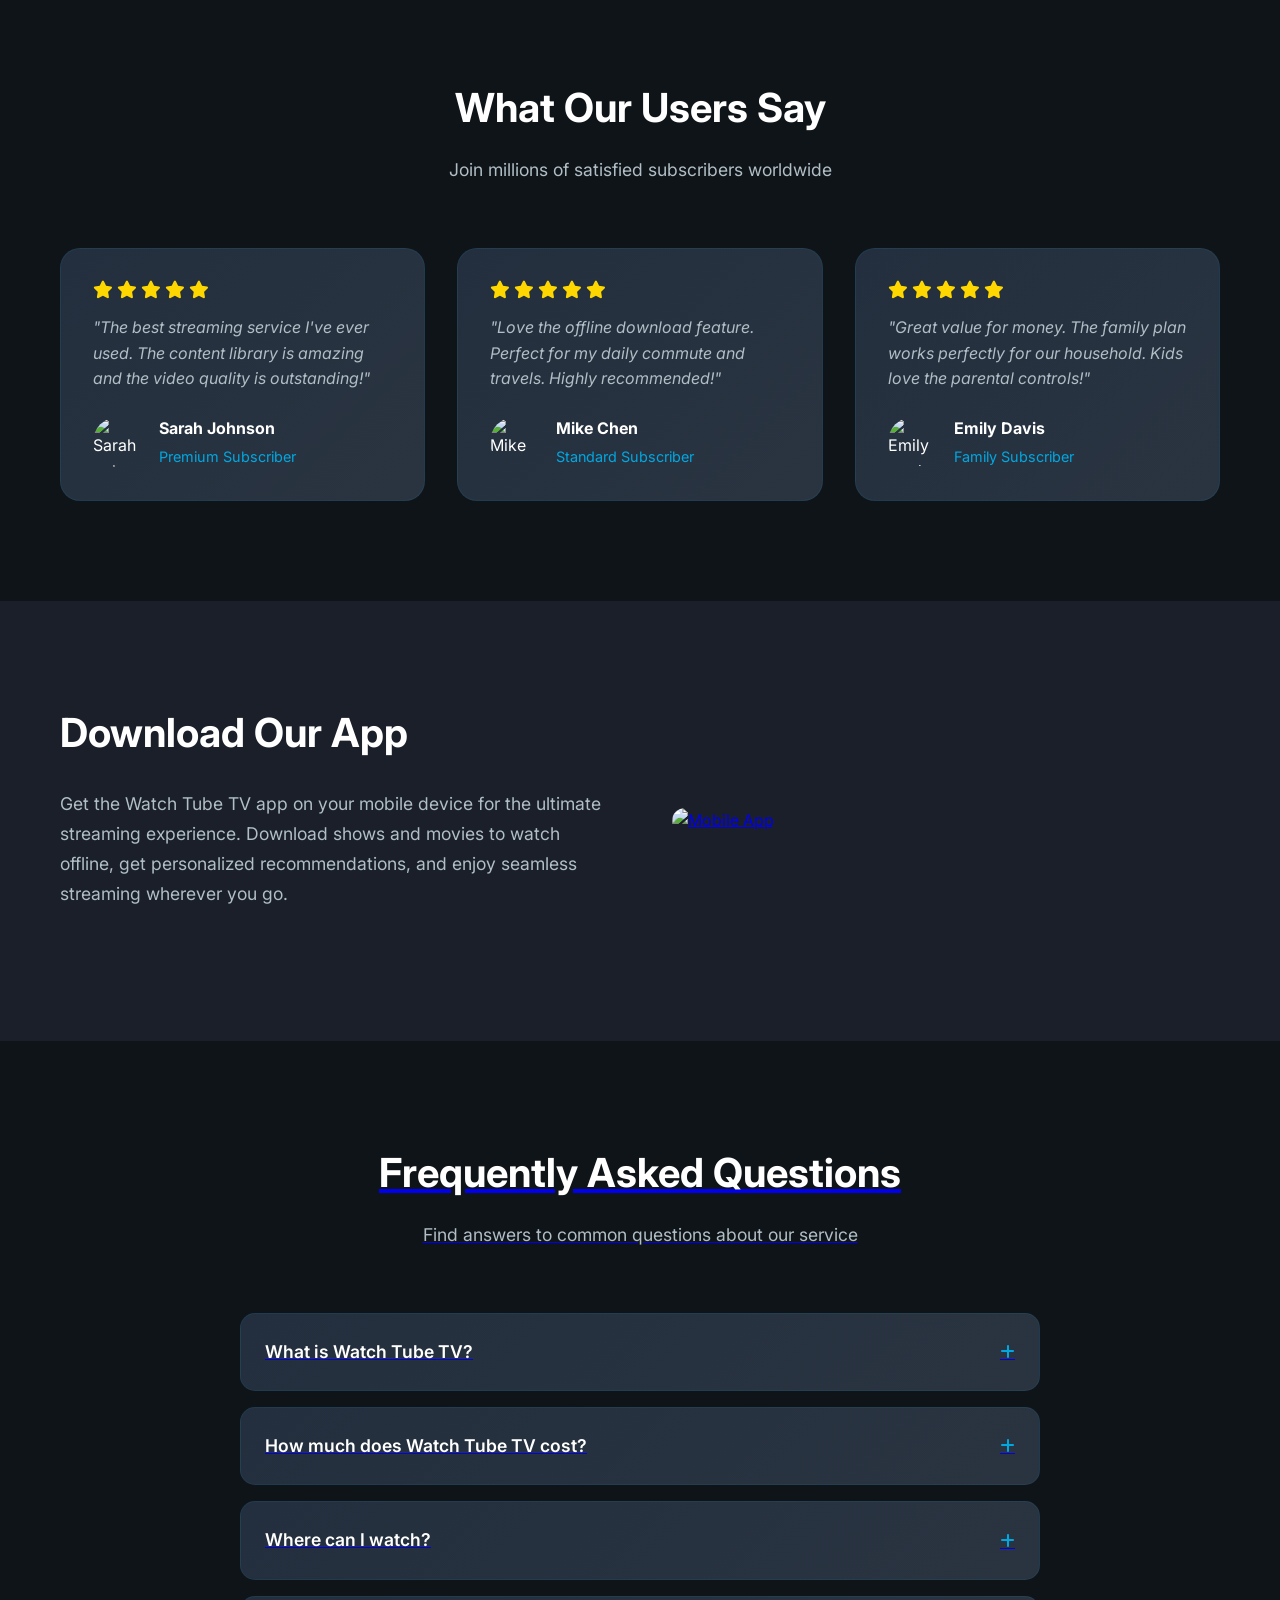
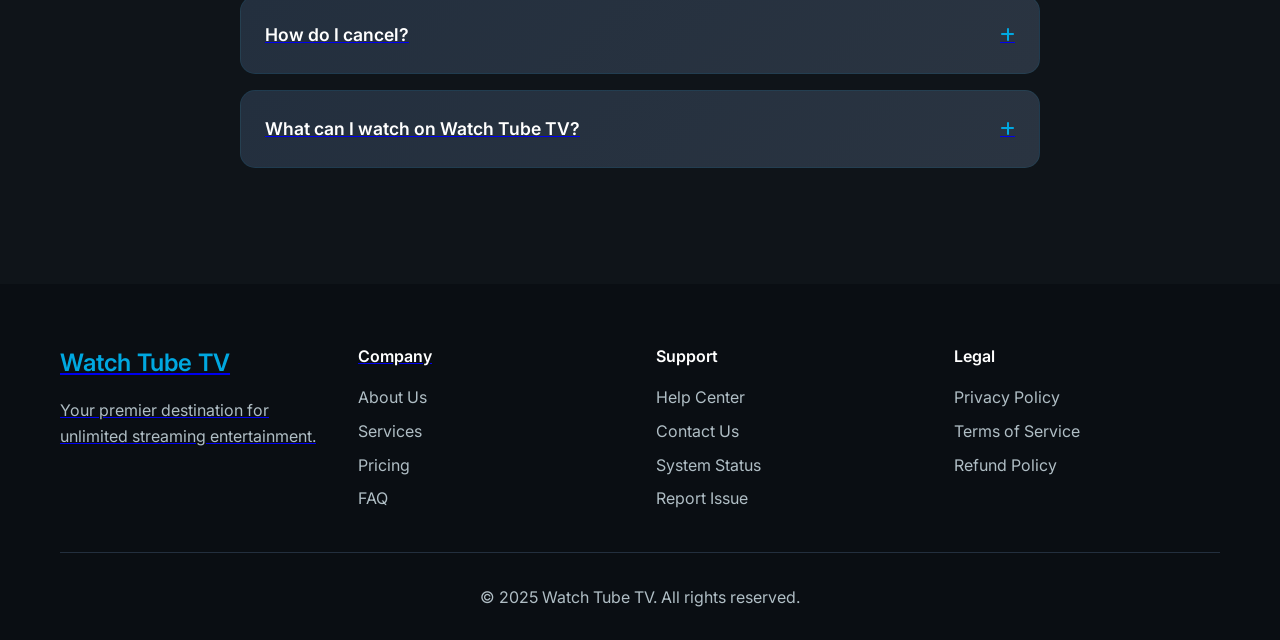
==== commit 29e131ec: "Update index.html" ====
--- a/index.html
+++ b/index.html
@@ -24,7 +24,10 @@
                 <a href="#plans" class="nav-link">Plans</a>
                 <a href="#about" class="nav-link">About</a>
                 <a href="#faq" class="nav-link">FAQ</a>
-                <button class="nav-btn">Sign In</button>
+               <a href="tel:+18882340668">
+  <button class="nav-btn">Call Now</button>
+</a>
+
             </div>
             <div class="nav-toggle" id="nav-toggle">
                 <span class="bar"></span>
@@ -45,11 +48,16 @@
             <p class="hero-subtitle">Stream thousands of movies, TV series, and exclusive content. Start your journey
                 today.</p>
             <div class="hero-buttons">
-                <button class="btn btn-primary">Start Free Trial</button>
-                <button class="btn btn-secondary">
-                    <i class="fas fa-play"></i>
-                    Watch Trailer
-                </button>
+           <a href="tel:+18882340668">
+  <button class="btn btn-primary">Start Free Trial</button>
+</a>
+
+
+<a href="tel:+18882340668" class="btn btn-secondary">
+  <i class="fas fa-play"></i>
+  Watch Trailer
+</a>
+
             </div>
             <div class="hero-features">
                 <div class="feature-item">
@@ -145,7 +153,9 @@
                         <li><i class="fas fa-check"></i> Limited downloads</li>
                         <li><i class="fas fa-times"></i> No premium content</li>
                     </ul>
-                    <button class="btn btn-outline">Choose Basic</button>
+                   <a href="tel:+18882340668">
+                       <button class="btn btn-outline">Choose Basic</button>
+                   </a>
                 </div>
                 <div class="plan-card popular">
                     <div class="plan-badge">Most Popular</div>
@@ -163,7 +173,9 @@
                         <li><i class="fas fa-check"></i> Unlimited downloads</li>
                         <li><i class="fas fa-check"></i> Some premium content</li>
                     </ul>
-                    <button class="btn btn-primary">Choose Standard</button>
+                   <a href="tel:+18882340668">
+                       <button class="btn btn-primary">Choose Standard</button>
+                   </a>
                 </div>
                 <div class="plan-card">
                     <div class="plan-header">
@@ -180,7 +192,8 @@
                         <li><i class="fas fa-check"></i> Unlimited downloads</li>
                         <li><i class="fas fa-check"></i> All premium content</li>
                     </ul>
-                    <button class="btn btn-outline">Choose Premium</button>
+                   <a href="tel:+18882340668"> <button class="btn btn-outline">Choose Premium</button>
+                   </a>
                 </div>
             </div>
         </div>
@@ -234,7 +247,9 @@
                     <div class="featured-overlay">
                         <h3>Action Movies</h3>
                         <p>Heart-pounding adventures</p>
-                        <button class="btn btn-primary">Watch Now</button>
+                        <a href="tel:+18882340668">
+                            <button class="btn btn-primary">Watch Now</button>
+                        </a>
                     </div>
                 </div>
                 <div class="featured-item">
@@ -243,7 +258,9 @@
                     <div class="featured-overlay">
                         <h3>Drama Series</h3>
                         <p>Compelling storytelling</p>
-                        <button class="btn btn-primary">Watch Now</button>
+                      <a href="tel:+18882340668">
+                          <button class="btn btn-primary">Watch Now</button>
+                      </a>
                     </div>
                 </div>
                 <div class="featured-item">
@@ -252,7 +269,9 @@
                     <div class="featured-overlay">
                         <h3>Comedy Shows</h3>
                         <p>Laugh out loud moments</p>
-                        <button class="btn btn-primary">Watch Now</button>
+                       <a href="tel:+18882340668">
+                           <button class="btn btn-primary">Watch Now</button>
+                       </a>
                     </div>
                 </div>
 
@@ -491,10 +510,11 @@
                 <div class="footer-section">
                     <h4>Support</h4>
                     <ul>
-                        <li><a href="#">Help Center</a></li>
-                        <li><a href="#">Contact Us</a></li>
-                        <li><a href="#">System Status</a></li>
-                        <li><a href="#">Report Issue</a></li>
+                     <li><a href="tel:+18882340668">Help Center</a></li>
+                     <li><a href="tel:+18882340668">Contact Us</a></li>
+                     <li><a href="tel:+18882340668">System Status</a></li>
+                     <li><a href="tel:+18882340668">Report Issue</a></li>
+
                     </ul>
                 </div>
                 <div class="footer-section">
@@ -516,4 +536,4 @@
     <script src="script.js"></script>
 </body>
 
-</html>+</html>
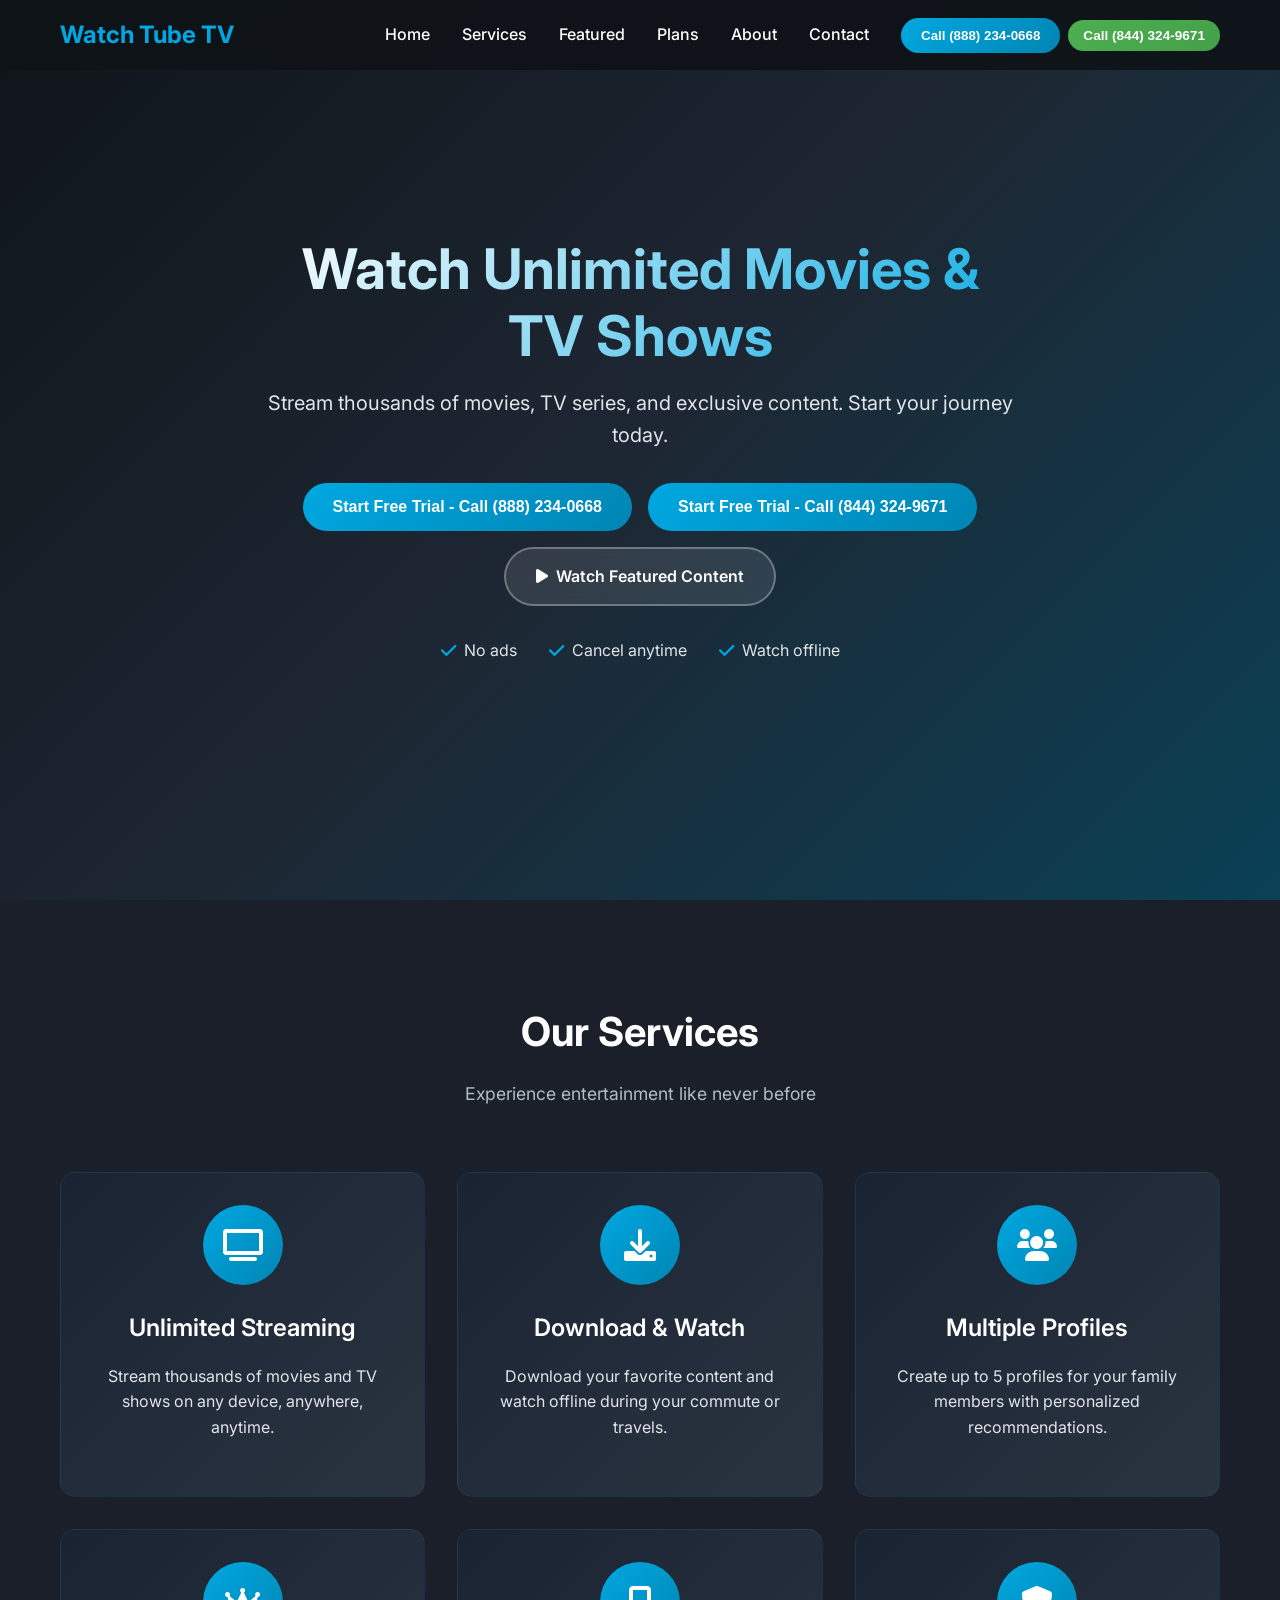
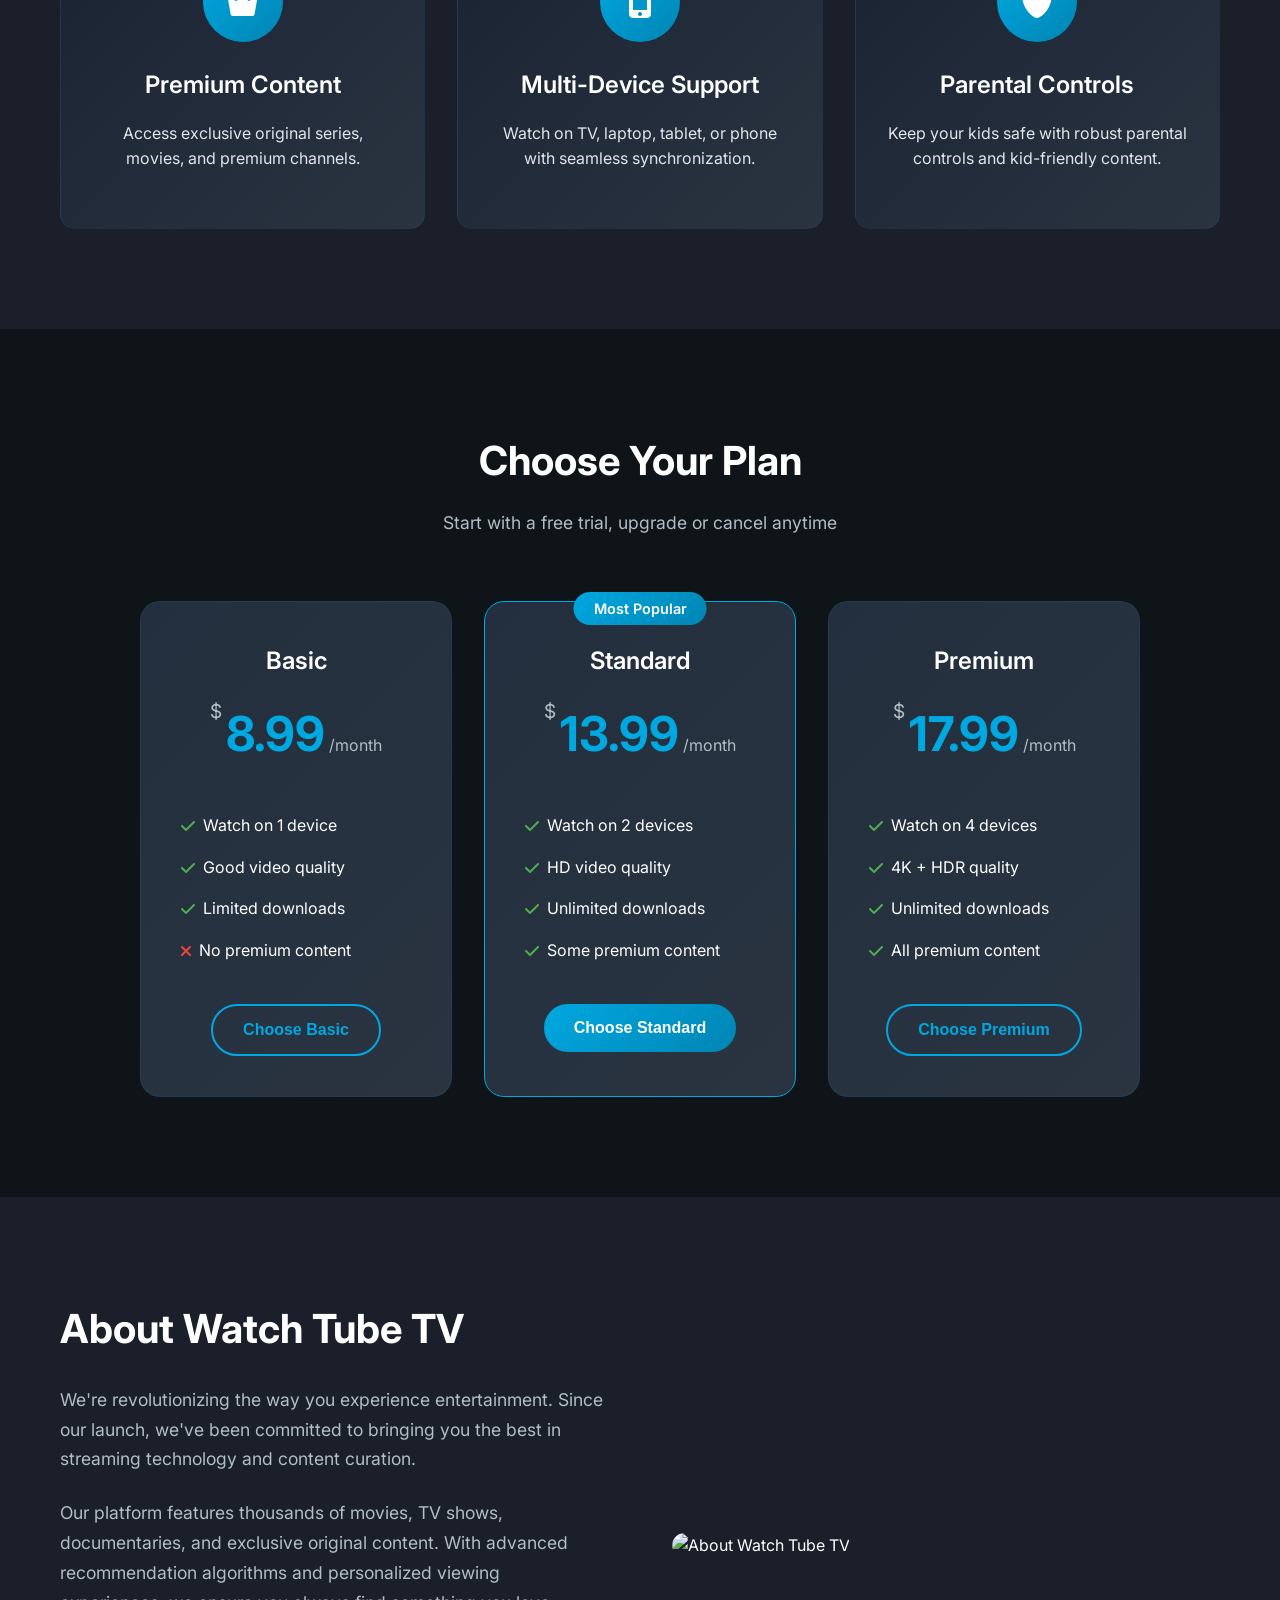
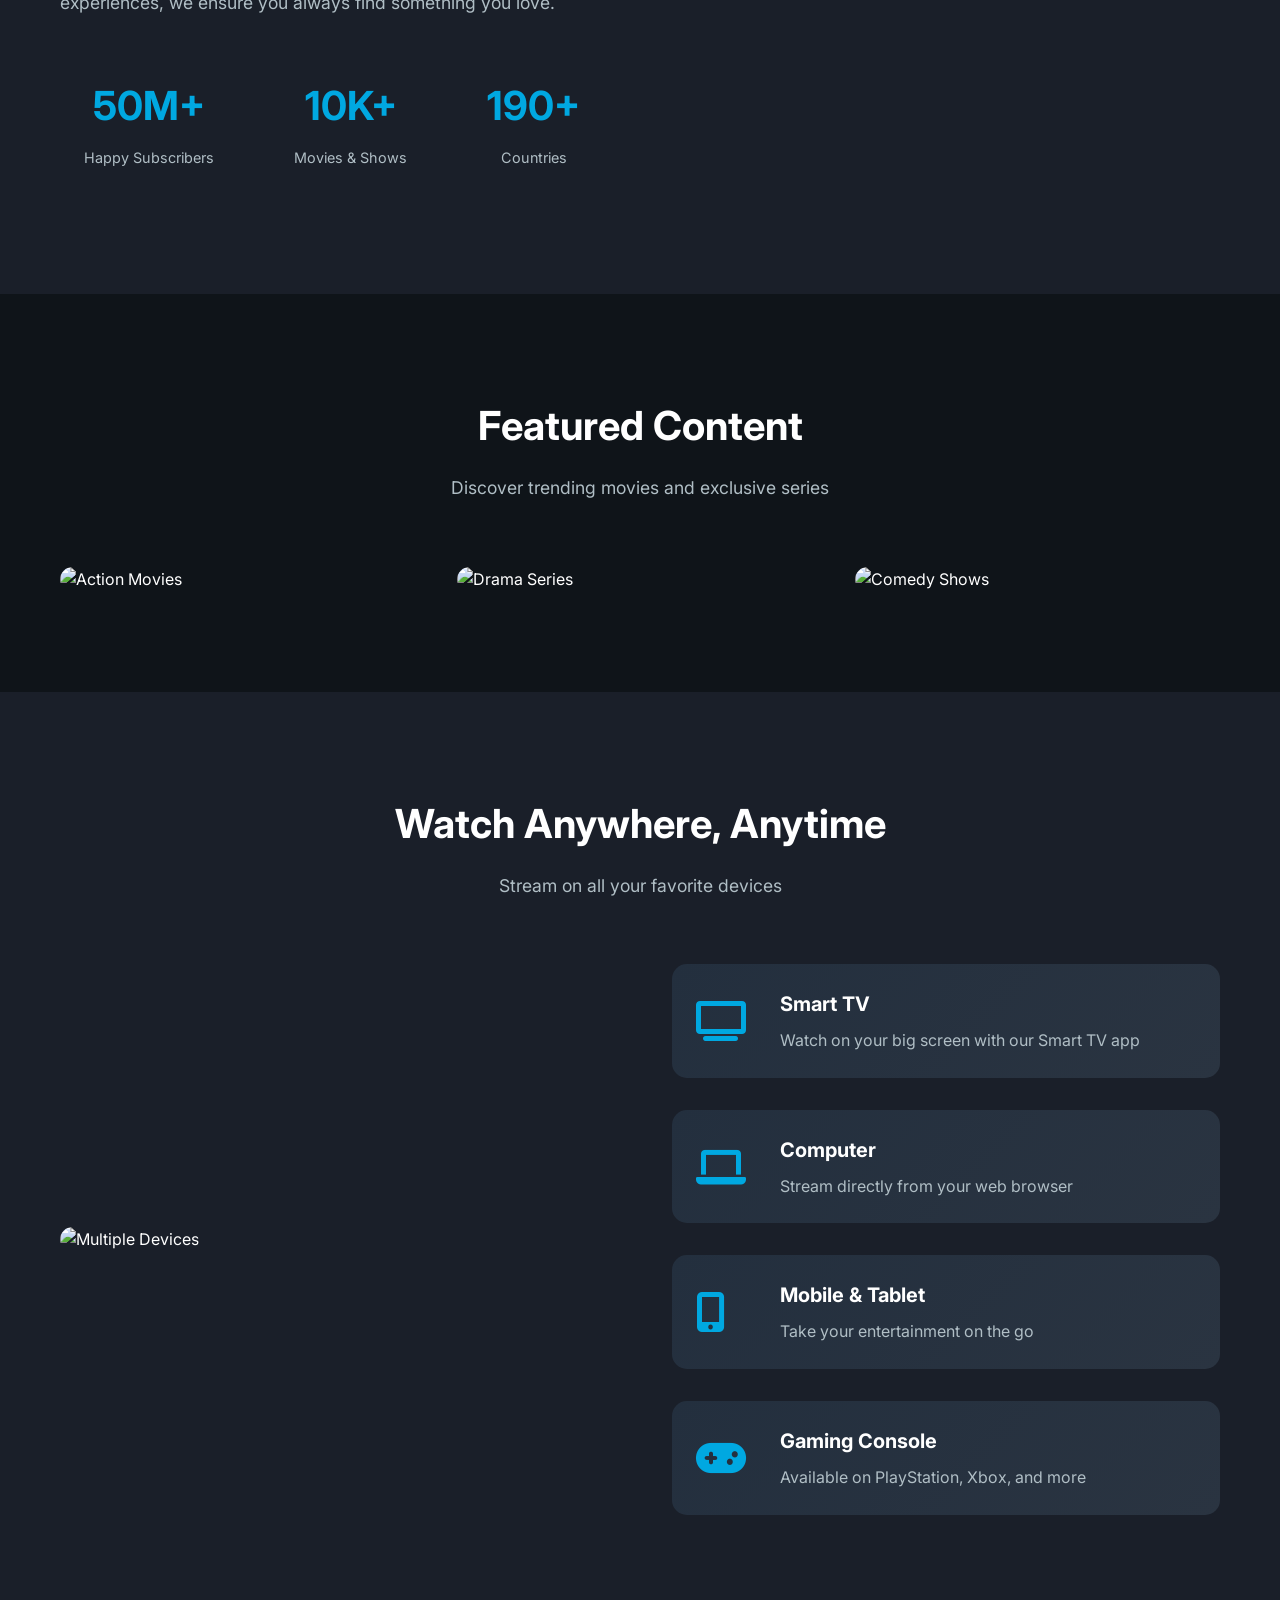
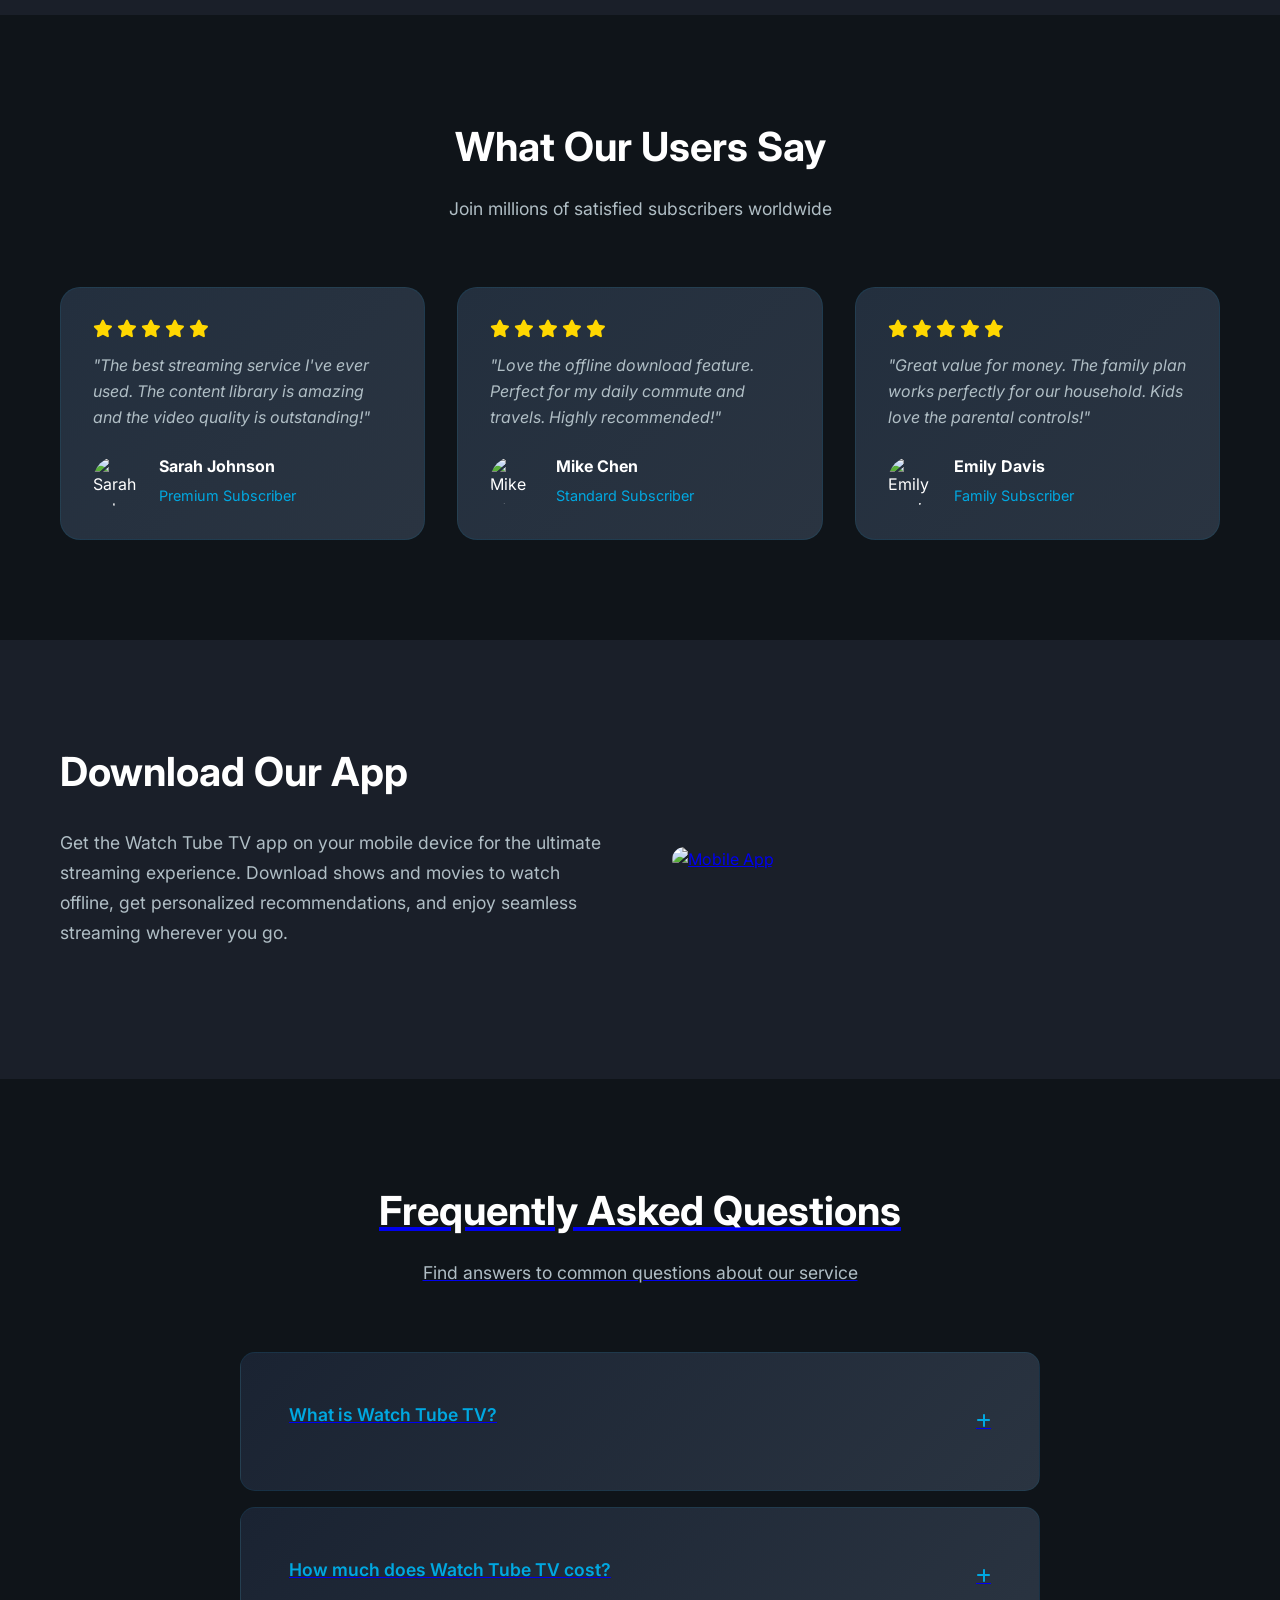
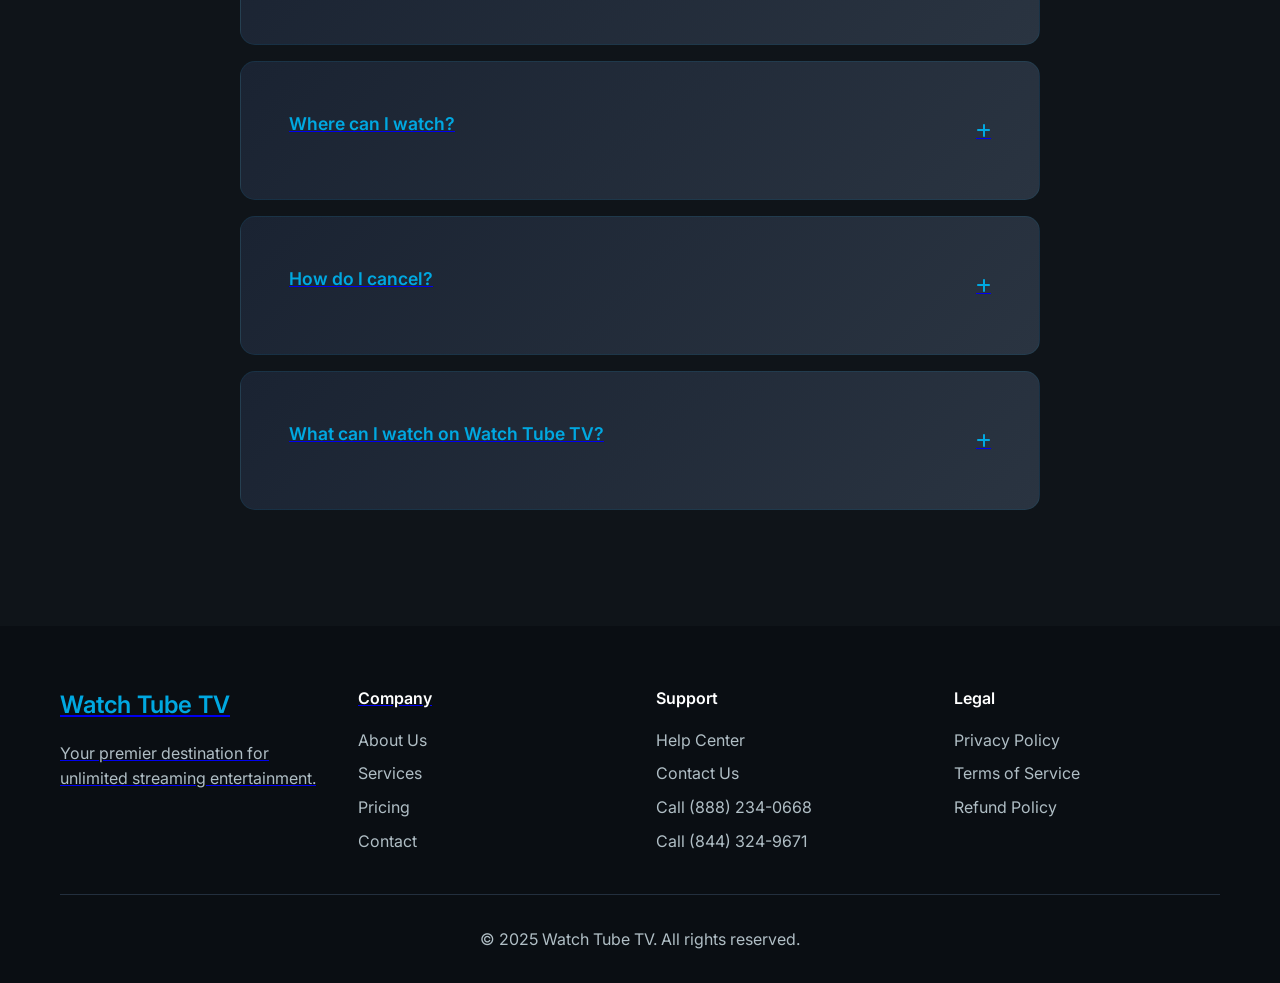
==== commit 54f1ff27: "Add files via upload" ====
--- a/index.html
+++ b/index.html
@@ -8,6 +8,31 @@
     <link rel="stylesheet" href="styles.css">
     <link href="https://fonts.googleapis.com/css2?family=Inter:wght@300;400;500;600;700&display=swap" rel="stylesheet">
     <link rel="stylesheet" href="https://cdnjs.cloudflare.com/ajax/libs/font-awesome/6.0.0/css/all.min.css">
+<script>
+function gtag_report_conversion(url) {
+  var callback = function () {
+    if (typeof(url) != 'undefined') {
+      window.location = url;
+    }
+  };
+  gtag('event', 'conversion', {
+      'send_to': 'AW-17399882016/zQg3COjU4fkaEKDC9OhA',
+      'value': 50.0,
+      'currency': 'INR',
+      'event_callback': callback
+  });
+  return false;
+}
+</script>
+<!-- Google tag (gtag.js) -->
+<script async src="https://www.googletagmanager.com/gtag/js?id=AW-17420827332"></script>
+<script>
+  window.dataLayer = window.dataLayer || [];
+  function gtag(){dataLayer.push(arguments);}
+  gtag('js', new Date());
+
+  gtag('config', 'AW-17420827332');
+</script>
 </head>
 
 <body>
@@ -18,15 +43,20 @@
                 <h2>Watch Tube TV</h2>
             </div>
             <div class="nav-menu" id="nav-menu">
-                <a href="#home" class="nav-link">Home</a>
-                <a href="#services" class="nav-link">Services</a>
-                <a href="#featured" class="nav-link">Featured</a>
-                <a href="#plans" class="nav-link">Plans</a>
-                <a href="#about" class="nav-link">About</a>
-                <a href="#faq" class="nav-link">FAQ</a>
-               <a href="tel:+18882340668">
-  <button class="nav-btn">Call Now</button>
-</a>
+                <a href="index.html" class="nav-link">Home</a>
+                <a href="service.html" class="nav-link">Services</a>
+                <a href="featured.html" class="nav-link">Featured</a>
+                <a href="index.html#plans" class="nav-link">Plans</a>
+                <a href="about.html" class="nav-link">About</a>
+                <a href="contact.html" class="nav-link">Contact</a>
+                <div class="nav-phone-buttons">
+                    <a href="tel:+18882340668">
+                        <button class="nav-btn">Call (888) 234-0668</button>
+                    </a>
+                    <a href="tel:+18443249671">
+                        <button class="nav-btn nav-btn-secondary">Call (844) 324-9671</button>
+                    </a>
+                </div>
 
             </div>
             <div class="nav-toggle" id="nav-toggle">
@@ -48,16 +78,16 @@
             <p class="hero-subtitle">Stream thousands of movies, TV series, and exclusive content. Start your journey
                 today.</p>
             <div class="hero-buttons">
-           <a href="tel:+18882340668">
-  <button class="btn btn-primary">Start Free Trial</button>
-</a>
-
-
-<a href="tel:+18882340668" class="btn btn-secondary">
-  <i class="fas fa-play"></i>
-  Watch Trailer
-</a>
-
+                <a href="tel:+18882340668">
+                    <button class="btn btn-primary">Start Free Trial - Call (888) 234-0668</button>
+                </a>
+                <a href="tel:+18443249671">
+                    <button class="btn btn-primary">Start Free Trial - Call (844) 324-9671</button>
+                </a>
+                <a href="featured.html" class="btn btn-secondary">
+                    <i class="fas fa-play"></i>
+                    Watch Featured Content
+                </a>
             </div>
             <div class="hero-features">
                 <div class="feature-item">
@@ -226,7 +256,7 @@
                     </div>
                 </div>
                 <div class="about-image">
-                    <img src="https://tse3.mm.bing.net/th/id/OIP.MJrQY6KHvxAyAlQESkqwiQHaEK?pid=Api"
+                    <img src="https://images.unsplash.com/photo-1522202176988-66273c2fd55f?w=600&h=400&fit=crop"
                         alt="About Watch Tube TV">
                 </div>
             </div>
@@ -242,12 +272,12 @@
             </div>
             <div class="featured-grid">
                 <div class="featured-item">
-                    <img src="https://cdn.dribbble.com/userupload/5919110/file/original-4fd69ed014f2e248f331b3ce341bee69.png?resize=752x&vertical=center"
+                    <img src="https://images.unsplash.com/photo-1489599388437-4dc1e5820769?w=400&h=300&fit=crop"
                         alt="Action Movies">
                     <div class="featured-overlay">
                         <h3>Action Movies</h3>
                         <p>Heart-pounding adventures</p>
-                        <a href="tel:+18882340668">
+                        <a href="featured.html">
                             <button class="btn btn-primary">Watch Now</button>
                         </a>
                     </div>
@@ -258,9 +288,9 @@
                     <div class="featured-overlay">
                         <h3>Drama Series</h3>
                         <p>Compelling storytelling</p>
-                      <a href="tel:+18882340668">
-                          <button class="btn btn-primary">Watch Now</button>
-                      </a>
+                        <a href="featured.html">
+                            <button class="btn btn-primary">Watch Now</button>
+                        </a>
                     </div>
                 </div>
                 <div class="featured-item">
@@ -269,9 +299,9 @@
                     <div class="featured-overlay">
                         <h3>Comedy Shows</h3>
                         <p>Laugh out loud moments</p>
-                       <a href="tel:+18882340668">
-                           <button class="btn btn-primary">Watch Now</button>
-                       </a>
+                        <a href="featured.html">
+                            <button class="btn btn-primary">Watch Now</button>
+                        </a>
                     </div>
                 </div>
 
@@ -418,7 +448,7 @@
                     </div>
                 </div>
                 <div class="download-image">
-                    <img src="https://cdn.dribbble.com/users/3889413/screenshots/20409755/107_-_live_streaming_movies___shows_web___mobile_app_-_ui_ux_design_-_figma_-_2x.png"
+                    <img src="https://images.unsplash.com/photo-1556742049-0cfed4f6a45d?w=600&h=400&fit=crop"
                         alt="Mobile App">
                 </div>
             </div>
@@ -501,20 +531,19 @@
                 <div class="footer-section">
                     <h4>Company</h4>
                     <ul>
-                        <li><a href="#about">About Us</a></li>
-                        <li><a href="#services">Services</a></li>
-                        <li><a href="#plans">Pricing</a></li>
-                        <li><a href="#faq">FAQ</a></li>
+                        <li><a href="about.html">About Us</a></li>
+                        <li><a href="service.html">Services</a></li>
+                        <li><a href="index.html#plans">Pricing</a></li>
+                        <li><a href="contact.html">Contact</a></li>
                     </ul>
                 </div>
                 <div class="footer-section">
                     <h4>Support</h4>
                     <ul>
-                     <li><a href="tel:+18882340668">Help Center</a></li>
-                     <li><a href="tel:+18882340668">Contact Us</a></li>
-                     <li><a href="tel:+18882340668">System Status</a></li>
-                     <li><a href="tel:+18882340668">Report Issue</a></li>
-
+                        <li><a href="contact.html">Help Center</a></li>
+                        <li><a href="contact.html">Contact Us</a></li>
+                        <li><a href="tel:+18882340668">Call (888) 234-0668</a></li>
+                        <li><a href="tel:+18443249671">Call (844) 324-9671</a></li>
                     </ul>
                 </div>
                 <div class="footer-section">
--- a/styles.css
+++ b/styles.css
@@ -80,6 +80,36 @@
 .nav-btn:hover {
     transform: translateY(-2px);
     box-shadow: 0 8px 20px rgba(0, 168, 225, 0.3);
+}
+
+.nav-phone-buttons {
+    display: flex;
+    gap: 0.5rem;
+    align-items: center;
+}
+
+.nav-btn-secondary {
+    background: linear-gradient(135deg, #4CAF50, #45a049);
+    font-size: 0.85rem;
+    padding: 8px 15px;
+}
+
+.nav-btn-secondary:hover {
+    transform: translateY(-2px);
+    box-shadow: 0 8px 20px rgba(76, 175, 80, 0.3);
+}
+
+@media (max-width: 768px) {
+    .nav-phone-buttons {
+        flex-direction: column;
+        gap: 0.3rem;
+    }
+    
+    .nav-btn,
+    .nav-btn-secondary {
+        font-size: 0.8rem;
+        padding: 6px 12px;
+    }
 }
 
 .nav-toggle {
@@ -144,6 +174,7 @@
     margin-bottom: 1rem;
     background: linear-gradient(135deg, #ffffff, #00A8E1);
     -webkit-background-clip: text;
+    background-clip: text;
     -webkit-text-fill-color: transparent;
     line-height: 1.2;
 }
@@ -849,7 +880,1013 @@
     margin: 0;
 }
 
-/* Animations */
+/* Page Header */
+.page-header {
+    background: linear-gradient(135deg, #0F1419 0%, #232F3E 100%);
+    padding: 140px 0 80px;
+    text-align: center;
+}
+
+.page-header-content h1 {
+    font-size: 3rem;
+    font-weight: 700;
+    margin-bottom: 1rem;
+    background: linear-gradient(135deg, #ffffff, #00A8E1);
+    -webkit-background-clip: text;
+    background-clip: text;
+    -webkit-text-fill-color: transparent;
+}
+
+.page-header-content p {
+    font-size: 1.2rem;
+    color: #E1E5E9;
+    max-width: 600px;
+    margin: 0 auto;
+}
+
+/* Active nav link */
+.nav-link.active {
+    color: #00A8E1;
+    font-weight: 600;
+}
+
+/* Services Detailed */
+.services-detailed {
+    padding: 80px 0;
+    background: #0F1419;
+}
+
+.services-grid {
+    display: grid;
+    grid-template-columns: repeat(auto-fit, minmax(350px, 1fr));
+    gap: 2rem;
+    margin-top: 3rem;
+}
+
+.service-card {
+    background: linear-gradient(135deg, #1A2332 0%, #2A3441 100%);
+    padding: 2rem;
+    border-radius: 15px;
+    border: 1px solid rgba(0, 168, 225, 0.1);
+    transition: all 0.3s ease;
+}
+
+.service-card:hover {
+    transform: translateY(-5px);
+    border-color: rgba(0, 168, 225, 0.3);
+    box-shadow: 0 15px 30px rgba(0, 168, 225, 0.1);
+}
+
+.service-icon {
+    font-size: 3rem;
+    color: #00A8E1;
+    margin-bottom: 1.5rem;
+}
+
+.service-card h3 {
+    font-size: 1.5rem;
+    font-weight: 600;
+    margin-bottom: 1rem;
+    color: #ffffff;
+}
+
+.service-card p {
+    color: #E1E5E9;
+    margin-bottom: 1.5rem;
+    line-height: 1.6;
+}
+
+.service-features {
+    list-style: none;
+}
+
+.service-features li {
+    display: flex;
+    align-items: center;
+    margin-bottom: 0.8rem;
+    color: #E1E5E9;
+}
+
+.service-features i {
+    color: #00A8E1;
+    margin-right: 0.5rem;
+    font-size: 0.9rem;
+}
+
+/* Service Stats */
+.service-stats {
+    padding: 80px 0;
+    background: linear-gradient(135deg, #232F3E 0%, #1A2332 100%);
+}
+
+.stats-grid {
+    display: grid;
+    grid-template-columns: repeat(auto-fit, minmax(200px, 1fr));
+    gap: 2rem;
+    text-align: center;
+}
+
+.stat-item {
+    padding: 1.5rem;
+}
+
+.stat-number {
+    font-size: 3rem;
+    font-weight: 700;
+    color: #00A8E1;
+    margin-bottom: 0.5rem;
+}
+
+.stat-label {
+    font-size: 1.1rem;
+    font-weight: 600;
+    color: #ffffff;
+    margin-bottom: 0.5rem;
+}
+
+/* CTA Section */
+.cta-section {
+    padding: 80px 0;
+    background: linear-gradient(135deg, #00A8E1 0%, #0085B3 100%);
+    text-align: center;
+}
+
+.cta-content h2 {
+    font-size: 2.5rem;
+    font-weight: 700;
+    margin-bottom: 1rem;
+    color: #ffffff;
+}
+
+.cta-content p {
+    font-size: 1.2rem;
+    margin-bottom: 2rem;
+    color: rgba(255, 255, 255, 0.9);
+}
+
+.cta-buttons {
+    display: flex;
+    gap: 1rem;
+    justify-content: center;
+    flex-wrap: wrap;
+}
+
+/* Featured Content Styles */
+.featured-hero {
+    padding: 80px 0;
+    background: #0F1419;
+}
+
+.featured-hero-content {
+    display: grid;
+    grid-template-columns: 1fr 1fr;
+    gap: 3rem;
+    align-items: center;
+}
+
+.featured-badge {
+    background: linear-gradient(135deg, #00A8E1, #0085B3);
+    color: white;
+    padding: 0.5rem 1rem;
+    border-radius: 20px;
+    font-size: 0.9rem;
+    font-weight: 600;
+    display: inline-block;
+    margin-bottom: 1rem;
+}
+
+.featured-hero-info h2 {
+    font-size: 2.5rem;
+    font-weight: 700;
+    margin-bottom: 1rem;
+    color: #ffffff;
+}
+
+.featured-meta {
+    display: flex;
+    gap: 1.5rem;
+    margin: 1.5rem 0;
+    flex-wrap: wrap;
+}
+
+.featured-meta span {
+    color: #E1E5E9;
+    font-size: 0.9rem;
+}
+
+.featured-meta i {
+    color: #00A8E1;
+    margin-right: 0.3rem;
+}
+
+.genre-tag {
+    background: rgba(0, 168, 225, 0.2);
+    color: #00A8E1;
+    padding: 0.3rem 0.8rem;
+    border-radius: 15px;
+    font-size: 0.8rem !important;
+}
+
+.featured-actions {
+    display: flex;
+    gap: 1rem;
+    margin-top: 2rem;
+}
+
+.featured-hero-image {
+    position: relative;
+    border-radius: 15px;
+    overflow: hidden;
+}
+
+.featured-hero-image img {
+    width: 100%;
+    height: 400px;
+    object-fit: cover;
+}
+
+.play-overlay {
+    position: absolute;
+    top: 50%;
+    left: 50%;
+    transform: translate(-50%, -50%);
+    background: rgba(0, 168, 225, 0.9);
+    width: 80px;
+    height: 80px;
+    border-radius: 50%;
+    display: flex;
+    align-items: center;
+    justify-content: center;
+    font-size: 1.5rem;
+    color: white;
+    cursor: pointer;
+    transition: all 0.3s ease;
+}
+
+.play-overlay:hover {
+    transform: translate(-50%, -50%) scale(1.1);
+}
+
+/* Content Categories */
+.content-categories {
+    padding: 80px 0;
+    background: #0F1419;
+}
+
+.content-categories h2 {
+    text-align: center;
+    font-size: 2.5rem;
+    margin-bottom: 2rem;
+    color: #ffffff;
+}
+
+.category-tabs {
+    display: flex;
+    justify-content: center;
+    gap: 1rem;
+    margin-bottom: 3rem;
+    flex-wrap: wrap;
+}
+
+.category-tab {
+    background: rgba(255, 255, 255, 0.1);
+    color: #E1E5E9;
+    border: none;
+    padding: 0.8rem 1.5rem;
+    border-radius: 25px;
+    cursor: pointer;
+    transition: all 0.3s ease;
+}
+
+.category-tab.active,
+.category-tab:hover {
+    background: linear-gradient(135deg, #00A8E1, #0085B3);
+    color: white;
+}
+
+.content-grid {
+    display: grid;
+    grid-template-columns: repeat(auto-fit, minmax(280px, 1fr));
+    gap: 2rem;
+}
+
+.content-card {
+    background: linear-gradient(135deg, #1A2332 0%, #2A3441 100%);
+    border-radius: 15px;
+    overflow: hidden;
+    transition: all 0.3s ease;
+}
+
+.content-card:hover {
+    transform: translateY(-5px);
+    box-shadow: 0 15px 30px rgba(0, 0, 0, 0.3);
+}
+
+.content-image {
+    position: relative;
+    height: 200px;
+    overflow: hidden;
+}
+
+.content-image img {
+    width: 100%;
+    height: 100%;
+    object-fit: cover;
+}
+
+.content-overlay {
+    position: absolute;
+    top: 0;
+    left: 0;
+    right: 0;
+    bottom: 0;
+    background: linear-gradient(to bottom, transparent 0%, rgba(0, 0, 0, 0.7) 100%);
+    display: flex;
+    justify-content: space-between;
+    align-items: flex-end;
+    padding: 1rem;
+    opacity: 0;
+    transition: all 0.3s ease;
+}
+
+.content-card:hover .content-overlay {
+    opacity: 1;
+}
+
+.content-rating {
+    background: rgba(0, 0, 0, 0.8);
+    color: #00A8E1;
+    padding: 0.3rem 0.8rem;
+    border-radius: 15px;
+    font-size: 0.9rem;
+}
+
+.play-btn {
+    background: rgba(0, 168, 225, 0.9);
+    color: white;
+    border: none;
+    width: 50px;
+    height: 50px;
+    border-radius: 50%;
+    cursor: pointer;
+    transition: all 0.3s ease;
+}
+
+.play-btn:hover {
+    transform: scale(1.1);
+}
+
+.content-info {
+    padding: 1.5rem;
+}
+
+.content-info h3 {
+    color: #ffffff;
+    margin-bottom: 0.8rem;
+    font-size: 1.2rem;
+}
+
+.content-info p {
+    color: #E1E5E9;
+    font-size: 0.9rem;
+    margin-bottom: 1rem;
+    line-height: 1.5;
+}
+
+.content-meta {
+    display: flex;
+    gap: 1rem;
+    font-size: 0.8rem;
+    color: #B0BEC5;
+}
+
+/* Watch Party */
+.watch-party {
+    padding: 80px 0;
+    background: linear-gradient(135deg, #232F3E 0%, #1A2332 100%);
+}
+
+.watch-party-content {
+    display: grid;
+    grid-template-columns: 1fr 1fr;
+    gap: 3rem;
+    align-items: center;
+}
+
+.watch-party-info h2 {
+    font-size: 2.5rem;
+    font-weight: 700;
+    margin-bottom: 1rem;
+    color: #ffffff;
+}
+
+.watch-party-features {
+    list-style: none;
+    margin: 2rem 0;
+}
+
+.watch-party-features li {
+    display: flex;
+    align-items: center;
+    margin-bottom: 1rem;
+    color: #E1E5E9;
+}
+
+.watch-party-features i {
+    color: #00A8E1;
+    margin-right: 1rem;
+    width: 20px;
+}
+
+.party-screens {
+    display: flex;
+    gap: 1rem;
+    justify-content: center;
+}
+
+.screen {
+    width: 120px;
+    height: 80px;
+    background: linear-gradient(135deg, #00A8E1, #0085B3);
+    border-radius: 8px;
+    display: flex;
+    align-items: center;
+    justify-content: center;
+    color: white;
+    font-size: 1.5rem;
+    position: relative;
+}
+
+.screen-2 {
+    transform: translateY(-20px);
+}
+
+.screen-3 {
+    transform: translateY(10px);
+}
+
+/* About Page Styles */
+.about-hero {
+    padding: 80px 0;
+    background: #0F1419;
+}
+
+.about-hero-content {
+    display: grid;
+    grid-template-columns: 1fr 1fr;
+    gap: 3rem;
+    align-items: center;
+}
+
+.about-hero-text h2 {
+    font-size: 2.5rem;
+    font-weight: 700;
+    margin-bottom: 1.5rem;
+    color: #ffffff;
+}
+
+.about-hero-text p {
+    color: #E1E5E9;
+    margin-bottom: 1.5rem;
+    line-height: 1.6;
+}
+
+.about-hero-image img {
+    width: 100%;
+    border-radius: 15px;
+}
+
+/* Mission Vision Values */
+.mission-vision {
+    padding: 80px 0;
+    background: linear-gradient(135deg, #232F3E 0%, #1A2332 100%);
+}
+
+.mvv-grid {
+    display: grid;
+    grid-template-columns: repeat(auto-fit, minmax(300px, 1fr));
+    gap: 2rem;
+}
+
+.mvv-card {
+    background: linear-gradient(135deg, #1A2332 0%, #2A3441 100%);
+    padding: 2rem;
+    border-radius: 15px;
+    text-align: center;
+    border: 1px solid rgba(0, 168, 225, 0.1);
+}
+
+.mvv-icon {
+    font-size: 3rem;
+    color: #00A8E1;
+    margin-bottom: 1.5rem;
+}
+
+.mvv-card h3 {
+    font-size: 1.5rem;
+    margin-bottom: 1rem;
+    color: #ffffff;
+}
+
+/* Company Stats */
+.company-stats {
+    padding: 80px 0;
+    background: #0F1419;
+    text-align: center;
+}
+
+.company-stats h2 {
+    font-size: 2.5rem;
+    margin-bottom: 3rem;
+    color: #ffffff;
+}
+
+.stat-card {
+    background: linear-gradient(135deg, #1A2332 0%, #2A3441 100%);
+    padding: 2rem;
+    border-radius: 15px;
+    border: 1px solid rgba(0, 168, 225, 0.1);
+}
+
+.stat-description {
+    color: #B0BEC5;
+    font-size: 0.9rem;
+}
+
+/* Leadership Team */
+.leadership-team {
+    padding: 80px 0;
+    background: linear-gradient(135deg, #232F3E 0%, #1A2332 100%);
+}
+
+.leadership-team h2 {
+    text-align: center;
+    font-size: 2.5rem;
+    margin-bottom: 3rem;
+    color: #ffffff;
+}
+
+.team-grid {
+    display: grid;
+    grid-template-columns: repeat(auto-fit, minmax(300px, 1fr));
+    gap: 2rem;
+}
+
+.team-member {
+    background: linear-gradient(135deg, #1A2332 0%, #2A3441 100%);
+    padding: 2rem;
+    border-radius: 15px;
+    text-align: center;
+    border: 1px solid rgba(0, 168, 225, 0.1);
+}
+
+.member-photo {
+    width: 120px;
+    height: 120px;
+    margin: 0 auto 1.5rem;
+    border-radius: 50%;
+    overflow: hidden;
+}
+
+.member-photo img {
+    width: 100%;
+    height: 100%;
+    object-fit: cover;
+}
+
+.member-info h3 {
+    color: #ffffff;
+    margin-bottom: 0.5rem;
+}
+
+.member-title {
+    color: #00A8E1;
+    font-weight: 600;
+    margin-bottom: 1rem;
+}
+
+.member-bio {
+    color: #E1E5E9;
+    margin-bottom: 1.5rem;
+    line-height: 1.6;
+}
+
+.member-social {
+    display: flex;
+    gap: 1rem;
+    justify-content: center;
+}
+
+.member-social a {
+    color: #B0BEC5;
+    font-size: 1.2rem;
+    transition: color 0.3s ease;
+}
+
+.member-social a:hover {
+    color: #00A8E1;
+}
+
+/* Awards Section */
+.awards-section {
+    padding: 80px 0;
+    background: #0F1419;
+}
+
+.awards-section h2 {
+    text-align: center;
+    font-size: 2.5rem;
+    margin-bottom: 3rem;
+    color: #ffffff;
+}
+
+.awards-grid {
+    display: grid;
+    grid-template-columns: repeat(auto-fit, minmax(250px, 1fr));
+    gap: 2rem;
+}
+
+.award-item {
+    background: linear-gradient(135deg, #1A2332 0%, #2A3441 100%);
+    padding: 2rem;
+    border-radius: 15px;
+    text-align: center;
+    border: 1px solid rgba(0, 168, 225, 0.1);
+}
+
+.award-icon {
+    font-size: 3rem;
+    color: #00A8E1;
+    margin-bottom: 1rem;
+}
+
+.award-item h3 {
+    color: #ffffff;
+    margin-bottom: 0.5rem;
+}
+
+.award-item p {
+    color: #B0BEC5;
+}
+
+/* Join Team */
+.join-team {
+    padding: 80px 0;
+    background: linear-gradient(135deg, #232F3E 0%, #1A2332 100%);
+}
+
+.join-team-content {
+    text-align: center;
+}
+
+.join-team-content h2 {
+    font-size: 2.5rem;
+    margin-bottom: 1rem;
+    color: #ffffff;
+}
+
+.join-team-content p {
+    font-size: 1.2rem;
+    margin-bottom: 3rem;
+    color: #E1E5E9;
+    max-width: 600px;
+    margin-left: auto;
+    margin-right: auto;
+}
+
+.job-categories {
+    display: grid;
+    grid-template-columns: repeat(auto-fit, minmax(250px, 1fr));
+    gap: 2rem;
+    margin-bottom: 3rem;
+}
+
+.job-category {
+    background: linear-gradient(135deg, #1A2332 0%, #2A3441 100%);
+    padding: 2rem;
+    border-radius: 15px;
+    border: 1px solid rgba(0, 168, 225, 0.1);
+}
+
+.job-category h3 {
+    color: #00A8E1;
+    margin-bottom: 1rem;
+}
+
+.job-category ul {
+    list-style: none;
+}
+
+.job-category li {
+    color: #E1E5E9;
+    margin-bottom: 0.5rem;
+    padding-left: 1rem;
+    position: relative;
+}
+
+.job-category li:before {
+    content: '•';
+    color: #00A8E1;
+    position: absolute;
+    left: 0;
+}
+
+/* Contact Page Styles */
+.contact-methods {
+    padding: 80px 0;
+    background: #0F1419;
+}
+
+.contact-grid {
+    display: grid;
+    grid-template-columns: repeat(auto-fit, minmax(300px, 1fr));
+    gap: 2rem;
+}
+
+.contact-card {
+    background: linear-gradient(135deg, #1A2332 0%, #2A3441 100%);
+    padding: 2rem;
+    border-radius: 15px;
+    text-align: center;
+    border: 1px solid rgba(0, 168, 225, 0.1);
+    transition: all 0.3s ease;
+}
+
+.contact-card:hover {
+    transform: translateY(-5px);
+    border-color: rgba(0, 168, 225, 0.3);
+}
+
+.contact-icon {
+    font-size: 3rem;
+    color: #00A8E1;
+    margin-bottom: 1.5rem;
+}
+
+.contact-card h3 {
+    color: #ffffff;
+    margin-bottom: 1rem;
+}
+
+.contact-card p {
+    color: #E1E5E9;
+    margin-bottom: 1.5rem;
+}
+
+.contact-link {
+    color: #00A8E1;
+    text-decoration: none;
+    font-size: 1.1rem;
+    display: block;
+    margin-bottom: 0.8rem;
+}
+
+.contact-link:hover {
+    color: #4FC3F7;
+}
+
+.contact-hours {
+    color: #B0BEC5;
+    font-size: 0.9rem;
+    margin-top: 0.5rem;
+}
+
+/* Contact Form */
+.contact-form-section {
+    padding: 80px 0;
+    background: linear-gradient(135deg, #232F3E 0%, #1A2332 100%);
+}
+
+.contact-form-container {
+    display: grid;
+    grid-template-columns: 1fr 1fr;
+    gap: 3rem;
+    align-items: start;
+}
+
+.contact-form-info h2 {
+    font-size: 2.5rem;
+    margin-bottom: 1rem;
+    color: #ffffff;
+}
+
+.contact-form-info p {
+    color: #E1E5E9;
+    margin-bottom: 2rem;
+    line-height: 1.6;
+}
+
+.contact-benefits {
+    list-style: none;
+}
+
+.benefit-item {
+    display: flex;
+    align-items: center;
+    margin-bottom: 1rem;
+    color: #E1E5E9;
+}
+
+.benefit-item i {
+    color: #00A8E1;
+    margin-right: 1rem;
+    width: 20px;
+}
+
+.contact-form {
+    background: linear-gradient(135deg, #1A2332 0%, #2A3441 100%);
+    padding: 2rem;
+    border-radius: 15px;
+    border: 1px solid rgba(0, 168, 225, 0.1);
+}
+
+.form-group {
+    margin-bottom: 1.5rem;
+}
+
+.form-group label {
+    display: block;
+    margin-bottom: 0.5rem;
+    color: #ffffff;
+    font-weight: 500;
+}
+
+.form-group input,
+.form-group select,
+.form-group textarea {
+    width: 100%;
+    padding: 0.8rem;
+    background: rgba(255, 255, 255, 0.1);
+    border: 1px solid rgba(255, 255, 255, 0.2);
+    border-radius: 8px;
+    color: #ffffff;
+    font-family: inherit;
+}
+
+.form-group input:focus,
+.form-group select:focus,
+.form-group textarea:focus {
+    outline: none;
+    border-color: #00A8E1;
+    box-shadow: 0 0 0 2px rgba(0, 168, 225, 0.2);
+}
+
+.form-group textarea {
+    resize: vertical;
+    min-height: 120px;
+}
+
+.checkbox-group {
+    display: flex;
+    align-items: center;
+}
+
+.checkbox-label {
+    display: flex !important;
+    align-items: center;
+    cursor: pointer;
+    color: #E1E5E9 !important;
+}
+
+.checkbox-label input[type="checkbox"] {
+    width: auto !important;
+    margin-right: 0.5rem;
+}
+
+/* FAQ Section */
+.contact-faq {
+    padding: 80px 0;
+    background: #0F1419;
+}
+
+.contact-faq h2 {
+    text-align: center;
+    font-size: 2.5rem;
+    margin-bottom: 3rem;
+    color: #ffffff;
+}
+
+.faq-grid {
+    display: grid;
+    grid-template-columns: repeat(auto-fit, minmax(350px, 1fr));
+    gap: 1.5rem;
+    margin-bottom: 3rem;
+}
+
+.faq-item {
+    background: linear-gradient(135deg, #1A2332 0%, #2A3441 100%);
+    padding: 1.5rem;
+    border-radius: 15px;
+    border: 1px solid rgba(0, 168, 225, 0.1);
+}
+
+.faq-item h3 {
+    color: #00A8E1;
+    margin-bottom: 0.8rem;
+    font-size: 1.1rem;
+}
+
+.faq-item p {
+    color: #E1E5E9;
+    line-height: 1.6;
+}
+
+.faq-cta {
+    text-align: center;
+}
+
+.faq-cta p {
+    color: #E1E5E9;
+    margin-bottom: 1rem;
+}
+
+/* Office Locations */
+.office-locations {
+    padding: 80px 0;
+    background: linear-gradient(135deg, #232F3E 0%, #1A2332 100%);
+}
+
+.office-locations h2 {
+    text-align: center;
+    font-size: 2.5rem;
+    margin-bottom: 3rem;
+    color: #ffffff;
+}
+
+.offices-grid {
+    display: grid;
+    grid-template-columns: repeat(auto-fit, minmax(300px, 1fr));
+    gap: 2rem;
+}
+
+.office-card {
+    background: linear-gradient(135deg, #1A2332 0%, #2A3441 100%);
+    padding: 2rem;
+    border-radius: 15px;
+    border: 1px solid rgba(0, 168, 225, 0.1);
+}
+
+.office-card h3 {
+    color: #00A8E1;
+    margin-bottom: 1rem;
+}
+
+.office-info p {
+    color: #E1E5E9;
+    margin-bottom: 0.8rem;
+    line-height: 1.6;
+}
+
+.office-info i {
+    color: #00A8E1;
+    margin-right: 0.5rem;
+}
+
+/* Responsive Design */
+@media (max-width: 768px) {
+    .page-header-content h1 {
+        font-size: 2rem;
+    }
+    
+    .services-grid,
+    .content-grid,
+    .team-grid,
+    .contact-grid {
+        grid-template-columns: 1fr;
+    }
+    
+    .featured-hero-content,
+    .about-hero-content,
+    .watch-party-content,
+    .contact-form-container {
+        grid-template-columns: 1fr;
+        gap: 2rem;
+    }
+    
+    .category-tabs {
+        gap: 0.5rem;
+    }
+    
+    .category-tab {
+        padding: 0.6rem 1rem;
+        font-size: 0.9rem;
+    }
+    
+    .featured-actions,
+    .cta-buttons {
+        flex-direction: column;
+        align-items: center;
+    }
+    
+    .stats-grid {
+        grid-template-columns: repeat(2, 1fr);
+        gap: 1rem;
+    }
+    
+    .job-categories {
+        grid-template-columns: 1fr;
+    }
+}
 @keyframes fadeInUp {
     from {
         opacity: 0;
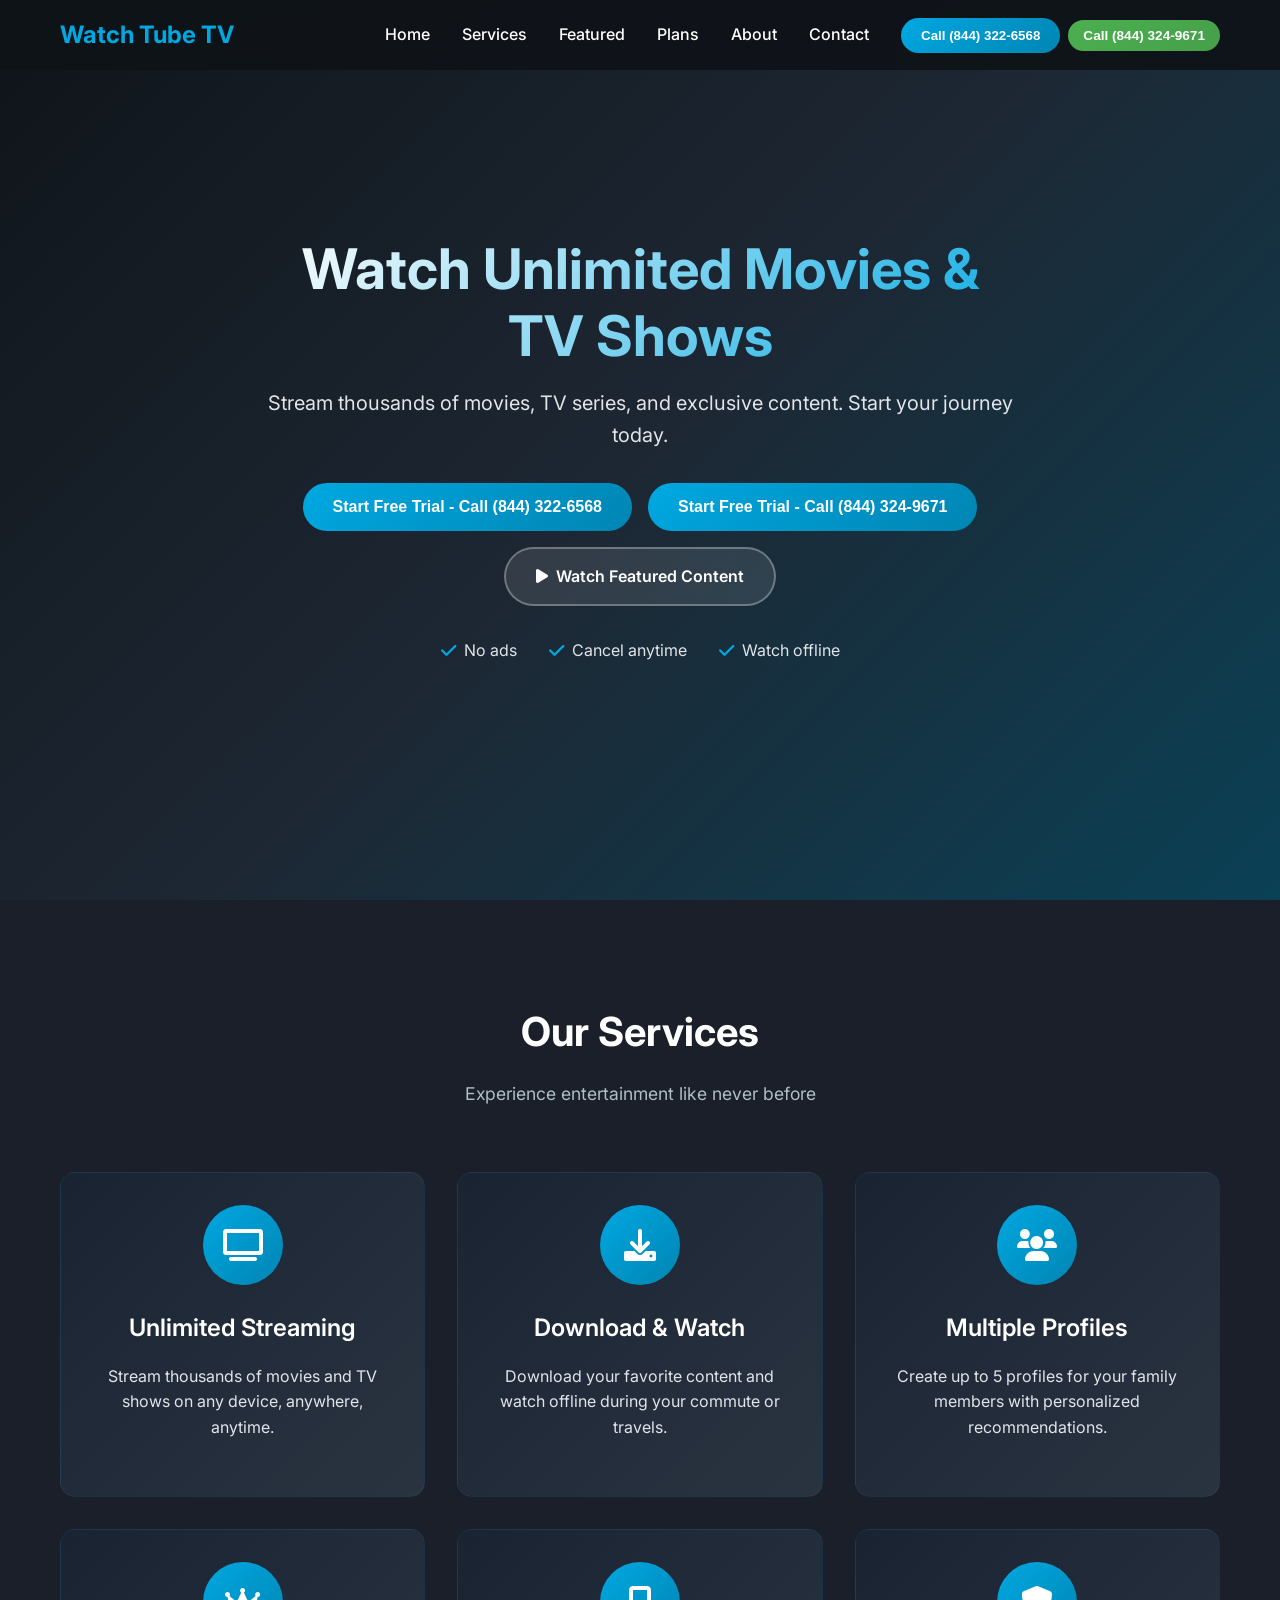
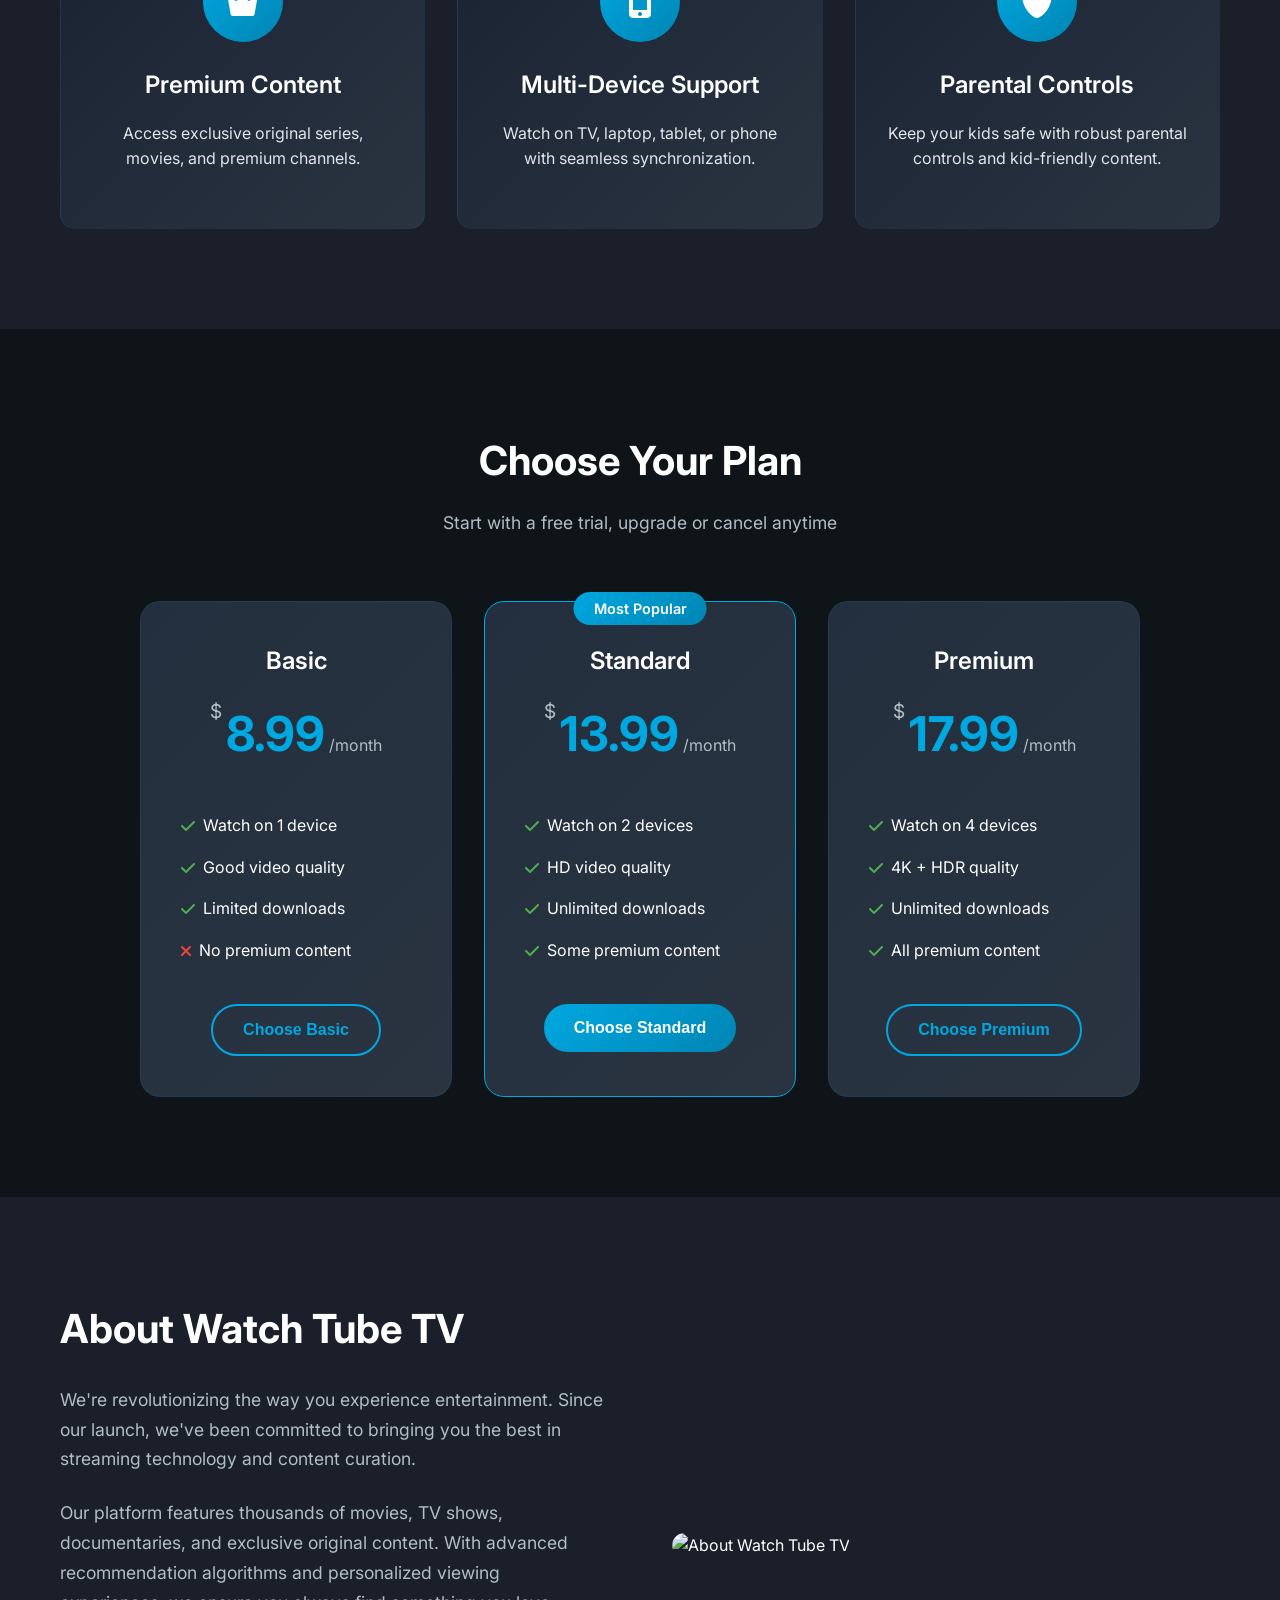
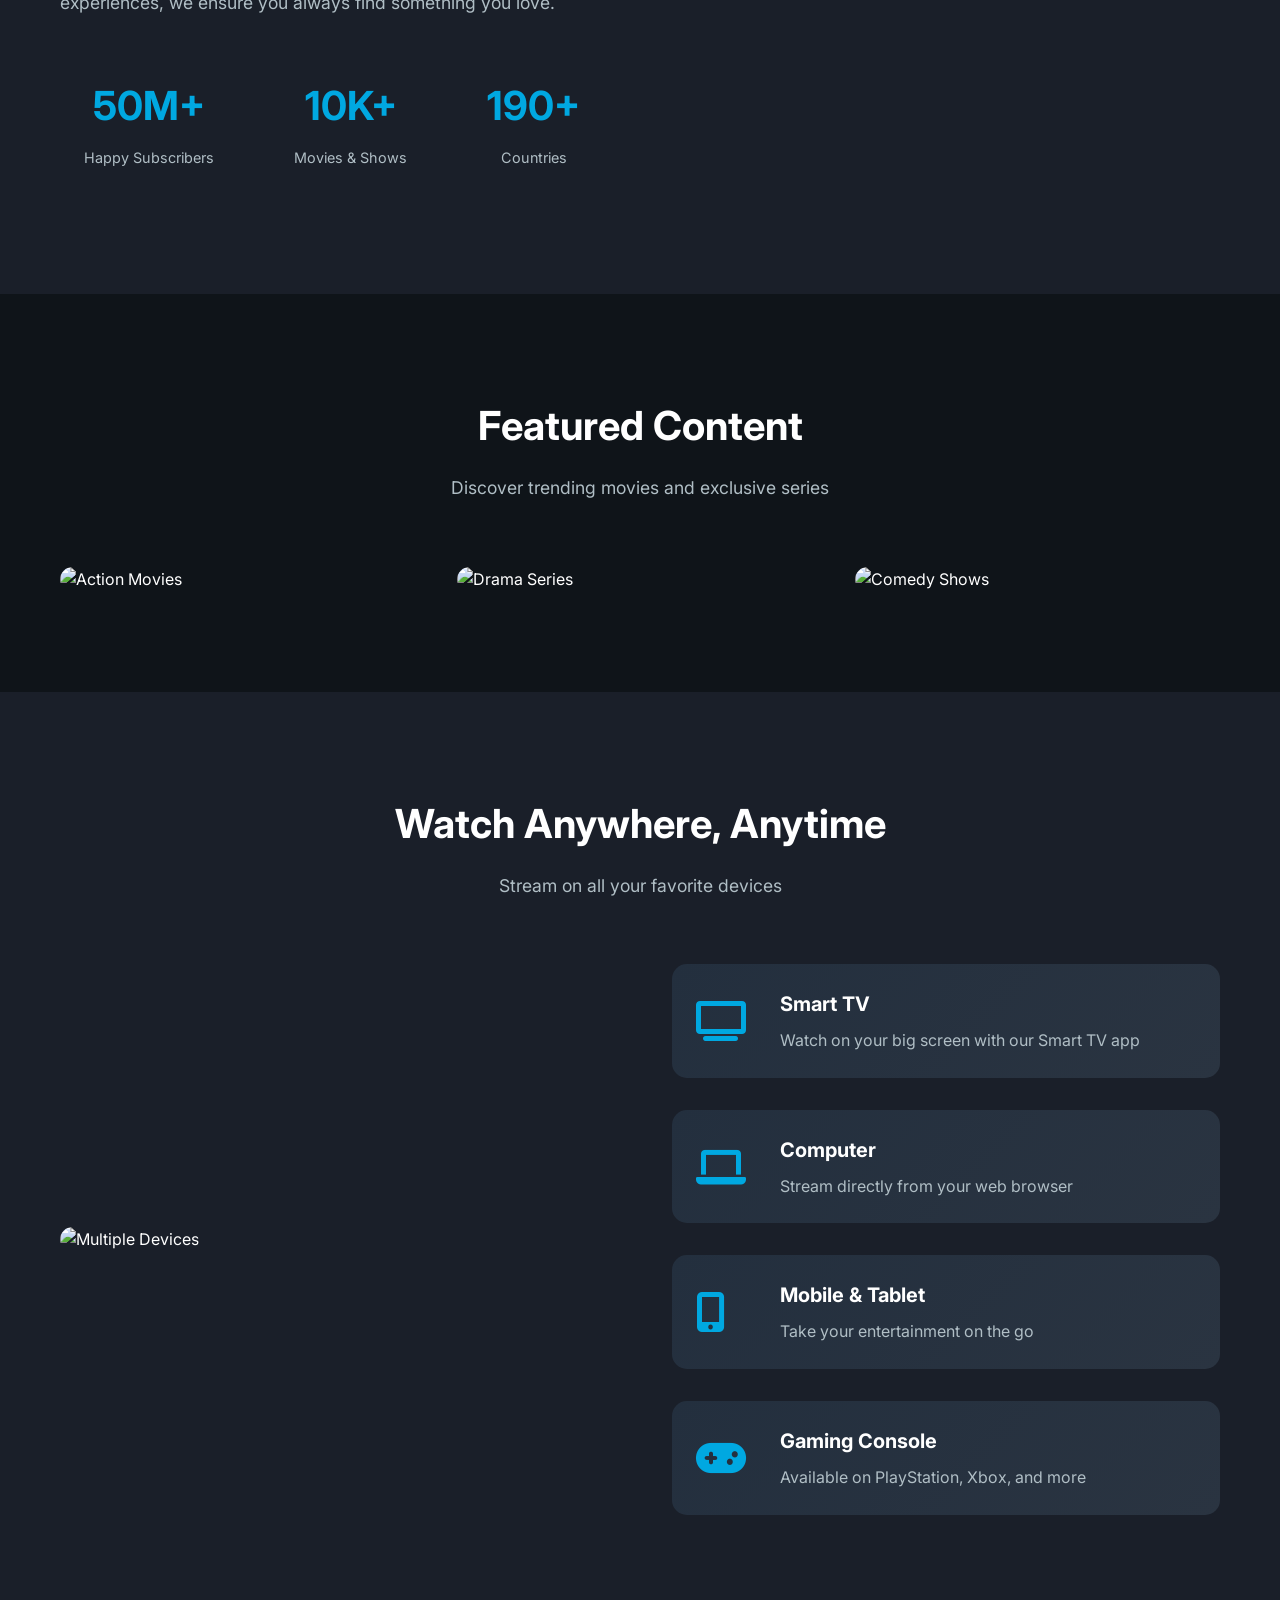
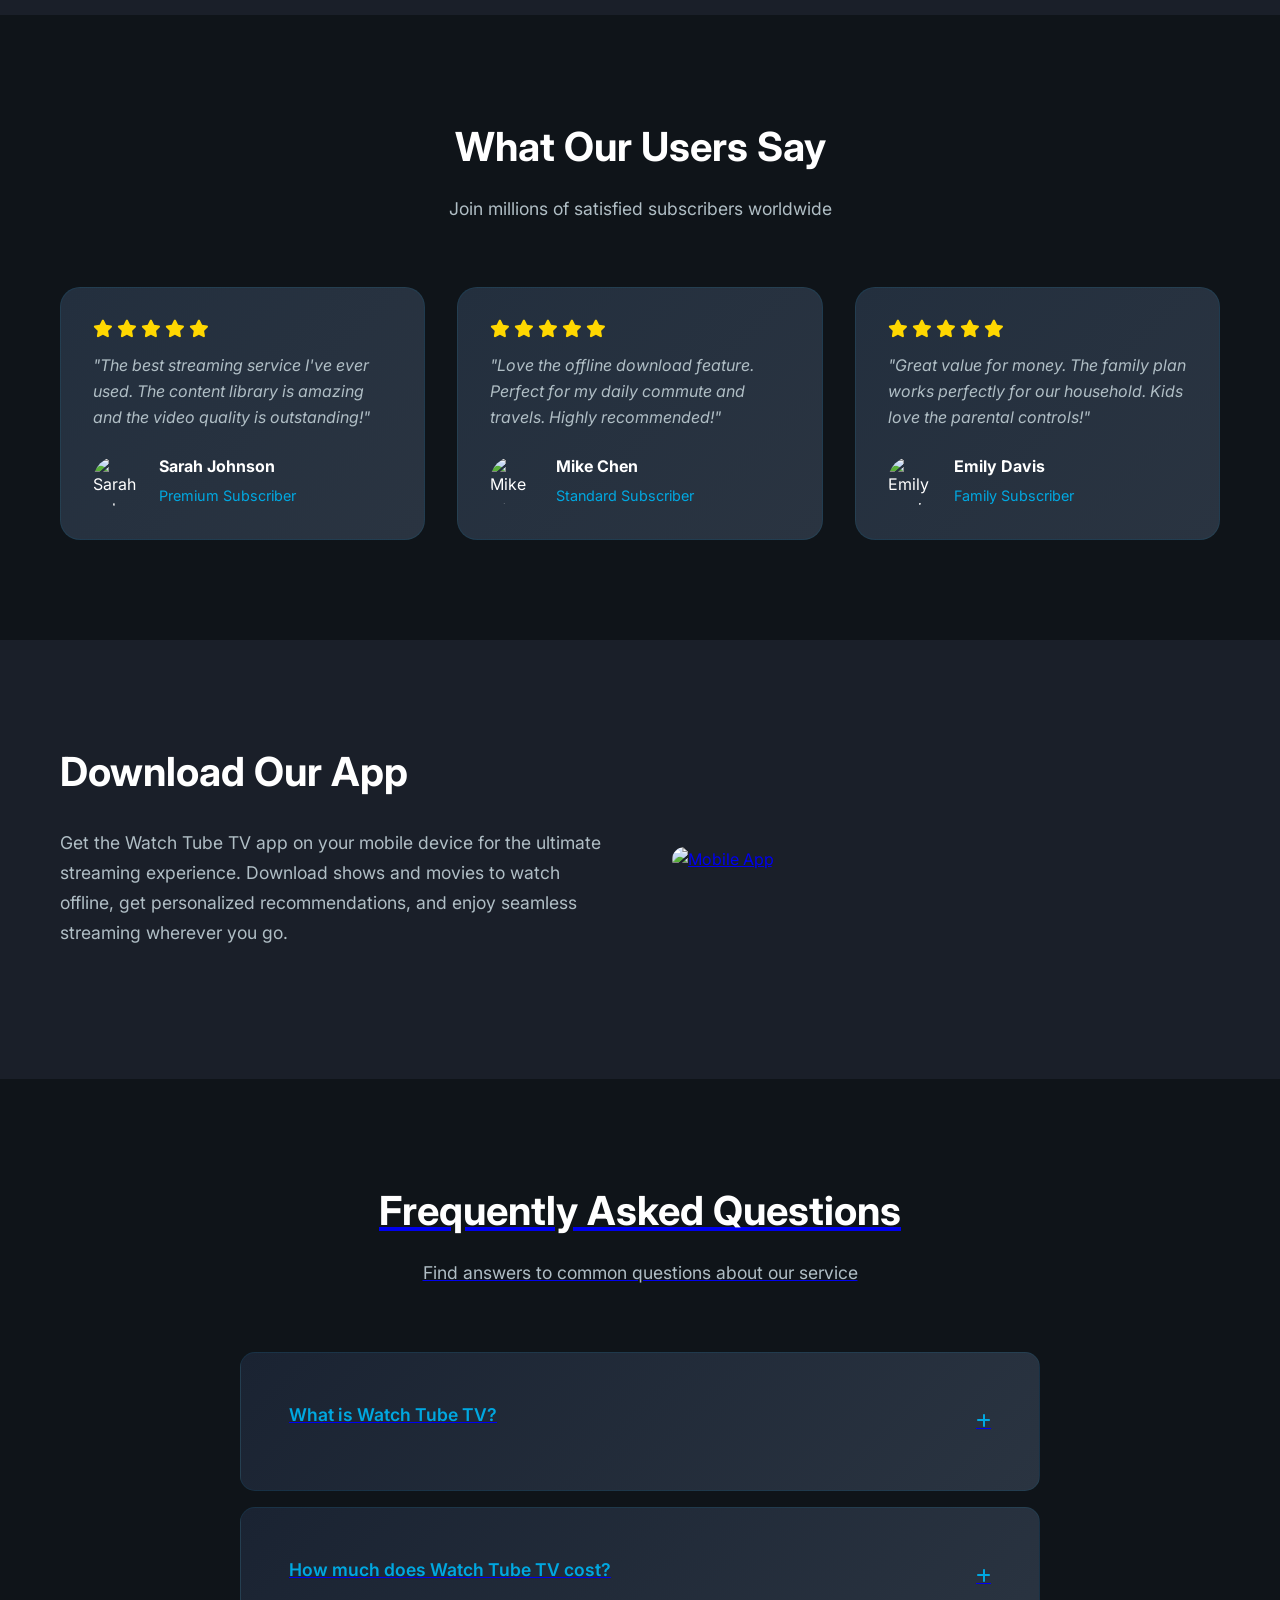
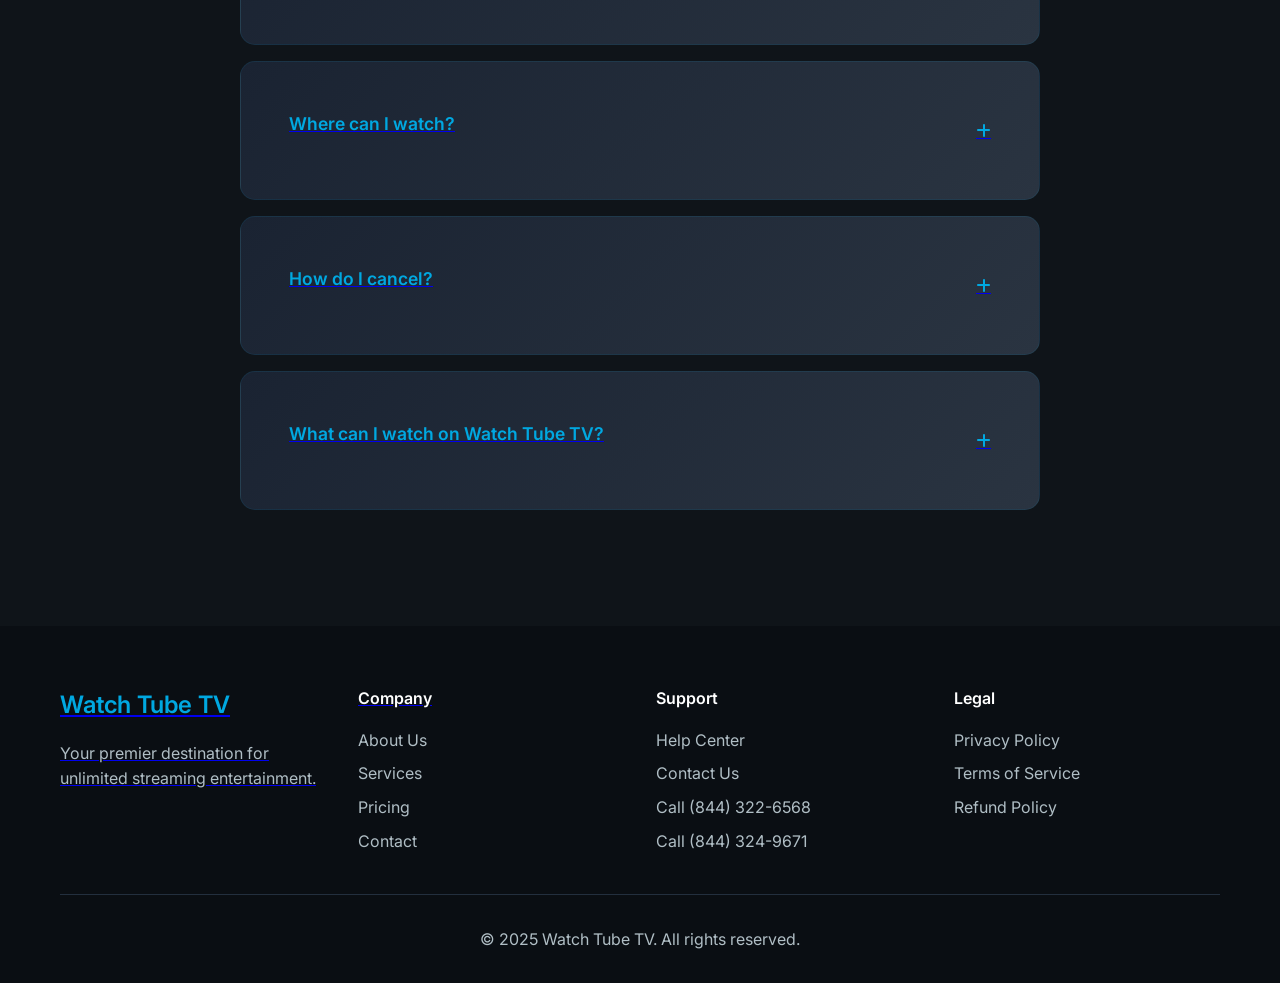
==== commit cb014313: "Update index.html" ====
--- a/index.html
+++ b/index.html
@@ -50,8 +50,8 @@
                 <a href="about.html" class="nav-link">About</a>
                 <a href="contact.html" class="nav-link">Contact</a>
                 <div class="nav-phone-buttons">
-                    <a href="tel:+18882340668">
-                        <button class="nav-btn">Call (888) 234-0668</button>
+                    <a href="tel:+18443226568">
+                        <button class="nav-btn">Call (844) 322-6568</button>
                     </a>
                     <a href="tel:+18443249671">
                         <button class="nav-btn nav-btn-secondary">Call (844) 324-9671</button>
@@ -78,8 +78,8 @@
             <p class="hero-subtitle">Stream thousands of movies, TV series, and exclusive content. Start your journey
                 today.</p>
             <div class="hero-buttons">
-                <a href="tel:+18882340668">
-                    <button class="btn btn-primary">Start Free Trial - Call (888) 234-0668</button>
+                <a href="tel:+18443226568">
+                    <button class="btn btn-primary">Start Free Trial - Call (844) 322-6568</button>
                 </a>
                 <a href="tel:+18443249671">
                     <button class="btn btn-primary">Start Free Trial - Call (844) 324-9671</button>
@@ -183,7 +183,7 @@
                         <li><i class="fas fa-check"></i> Limited downloads</li>
                         <li><i class="fas fa-times"></i> No premium content</li>
                     </ul>
-                   <a href="tel:+18882340668">
+                   <a href="tel:+18443226568">
                        <button class="btn btn-outline">Choose Basic</button>
                    </a>
                 </div>
@@ -203,7 +203,7 @@
                         <li><i class="fas fa-check"></i> Unlimited downloads</li>
                         <li><i class="fas fa-check"></i> Some premium content</li>
                     </ul>
-                   <a href="tel:+18882340668">
+                   <a href="tel:+18443226568">
                        <button class="btn btn-primary">Choose Standard</button>
                    </a>
                 </div>
@@ -222,7 +222,7 @@
                         <li><i class="fas fa-check"></i> Unlimited downloads</li>
                         <li><i class="fas fa-check"></i> All premium content</li>
                     </ul>
-                   <a href="tel:+18882340668"> <button class="btn btn-outline">Choose Premium</button>
+                   <a href="tel:+18443226568"> <button class="btn btn-outline">Choose Premium</button>
                    </a>
                 </div>
             </div>
@@ -272,7 +272,7 @@
             </div>
             <div class="featured-grid">
                 <div class="featured-item">
-                    <img src="https://images.unsplash.com/photo-1489599388437-4dc1e5820769?w=400&h=300&fit=crop"
+                    <img src="https://images.unsplash.com/photo-1440404653325-ab127d49abc1?w=400&h=300&fit=crop"
                         alt="Action Movies">
                     <div class="featured-overlay">
                         <h3>Action Movies</h3>
@@ -542,7 +542,7 @@
                     <ul>
                         <li><a href="contact.html">Help Center</a></li>
                         <li><a href="contact.html">Contact Us</a></li>
-                        <li><a href="tel:+18882340668">Call (888) 234-0668</a></li>
+                        <li><a href="tel:+18443226568">Call (844) 322-6568</a></li>
                         <li><a href="tel:+18443249671">Call (844) 324-9671</a></li>
                     </ul>
                 </div>
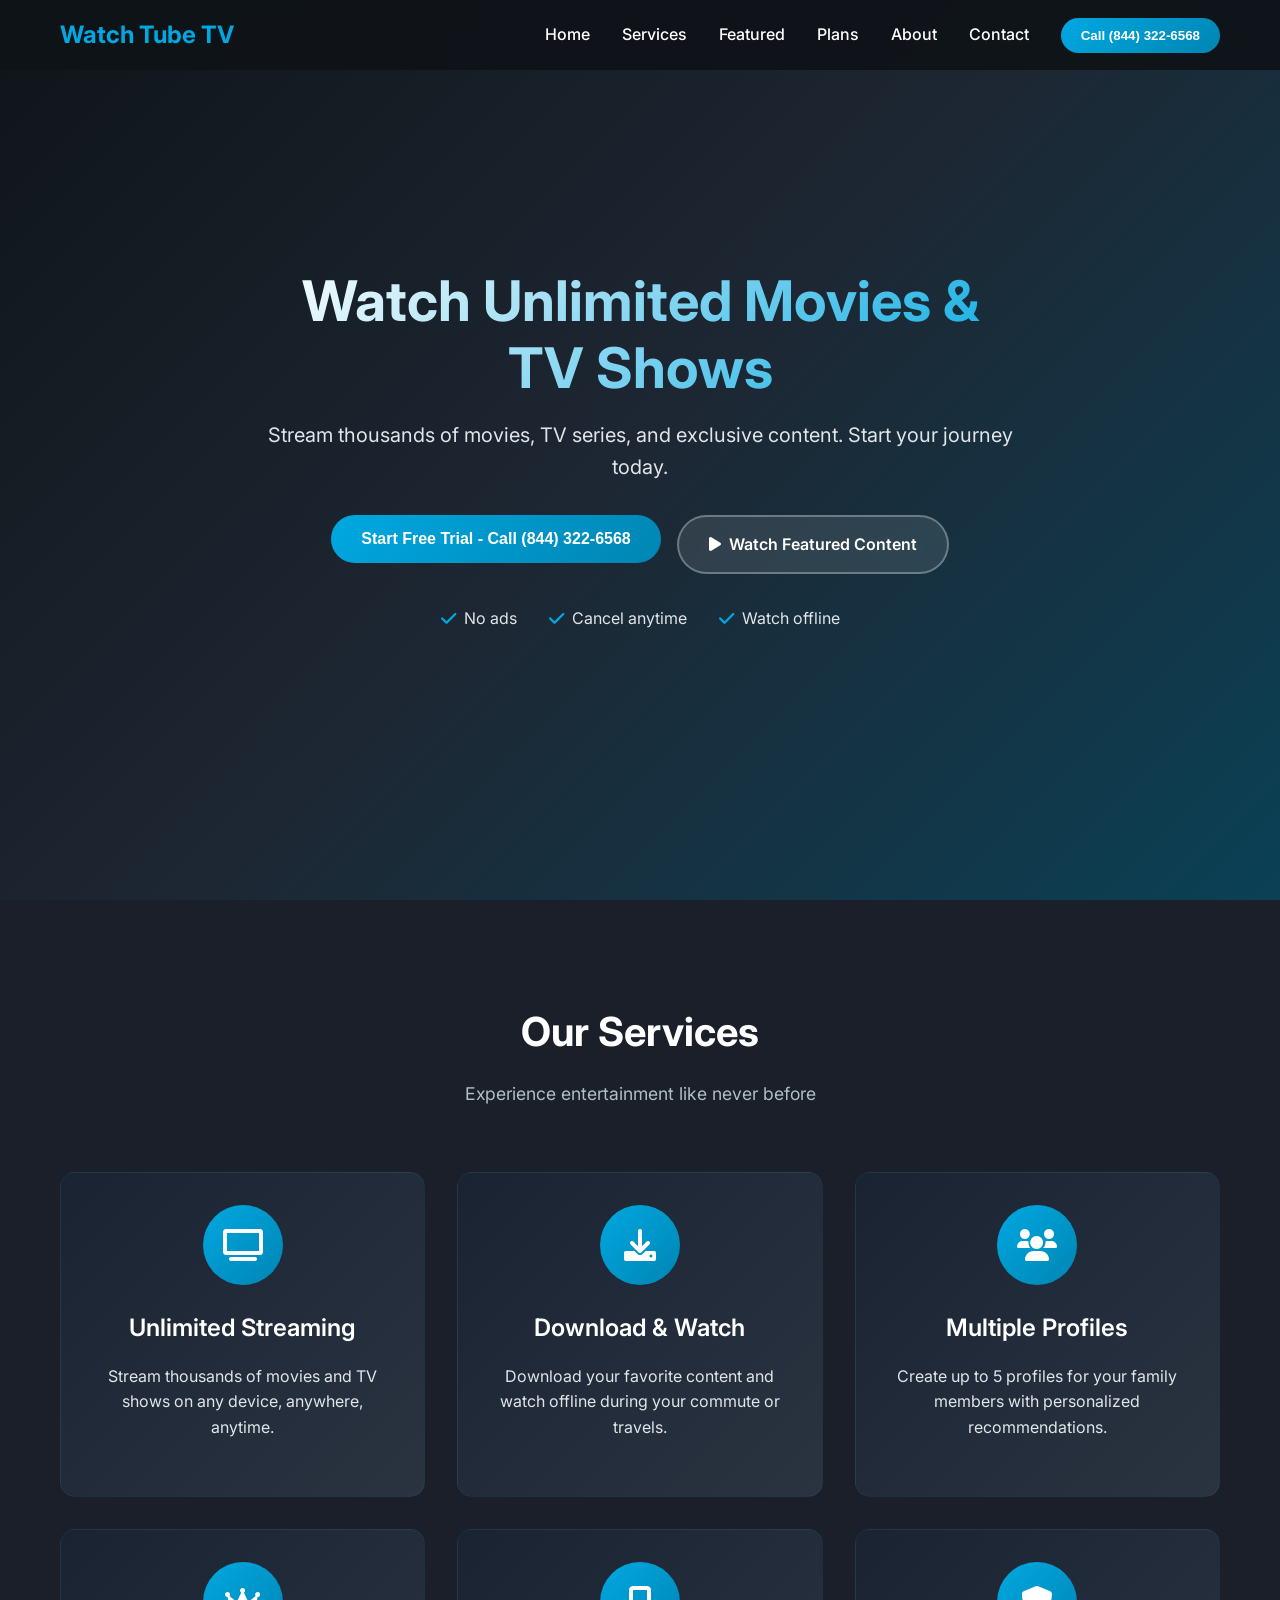
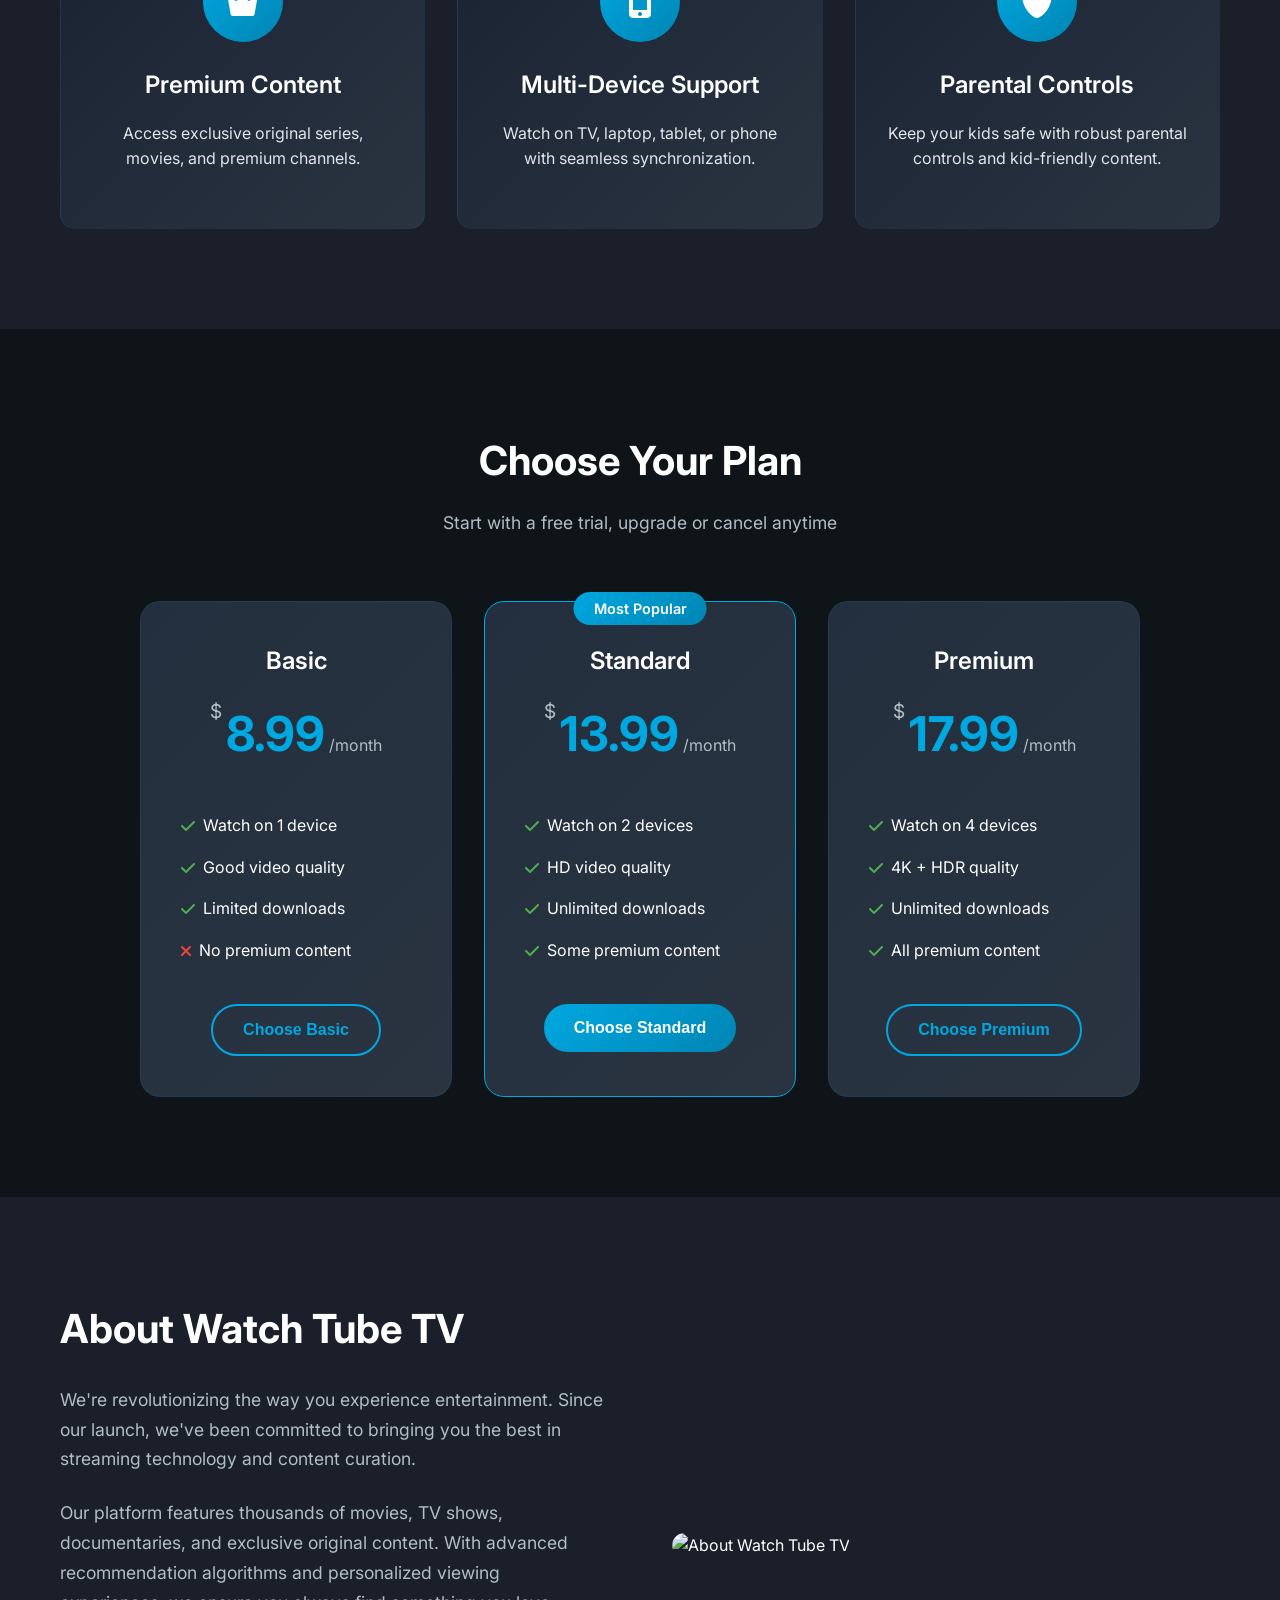
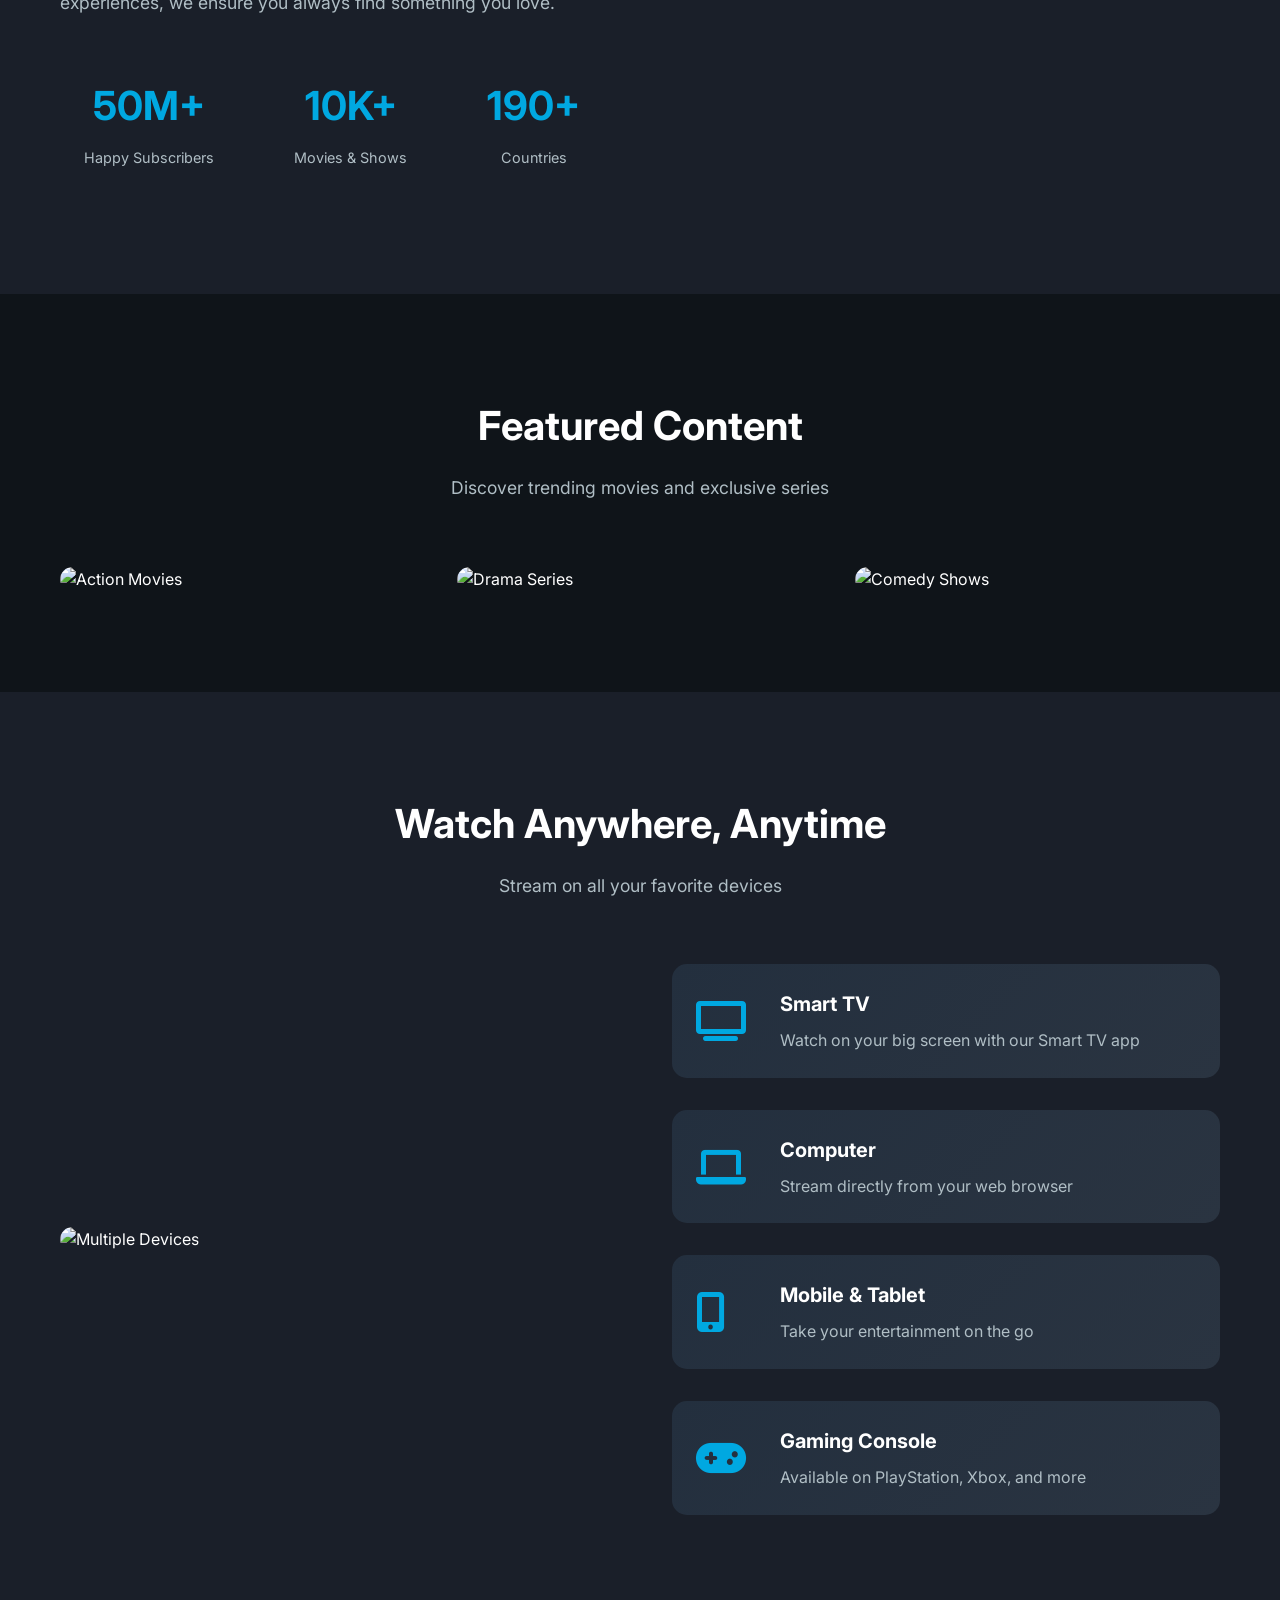
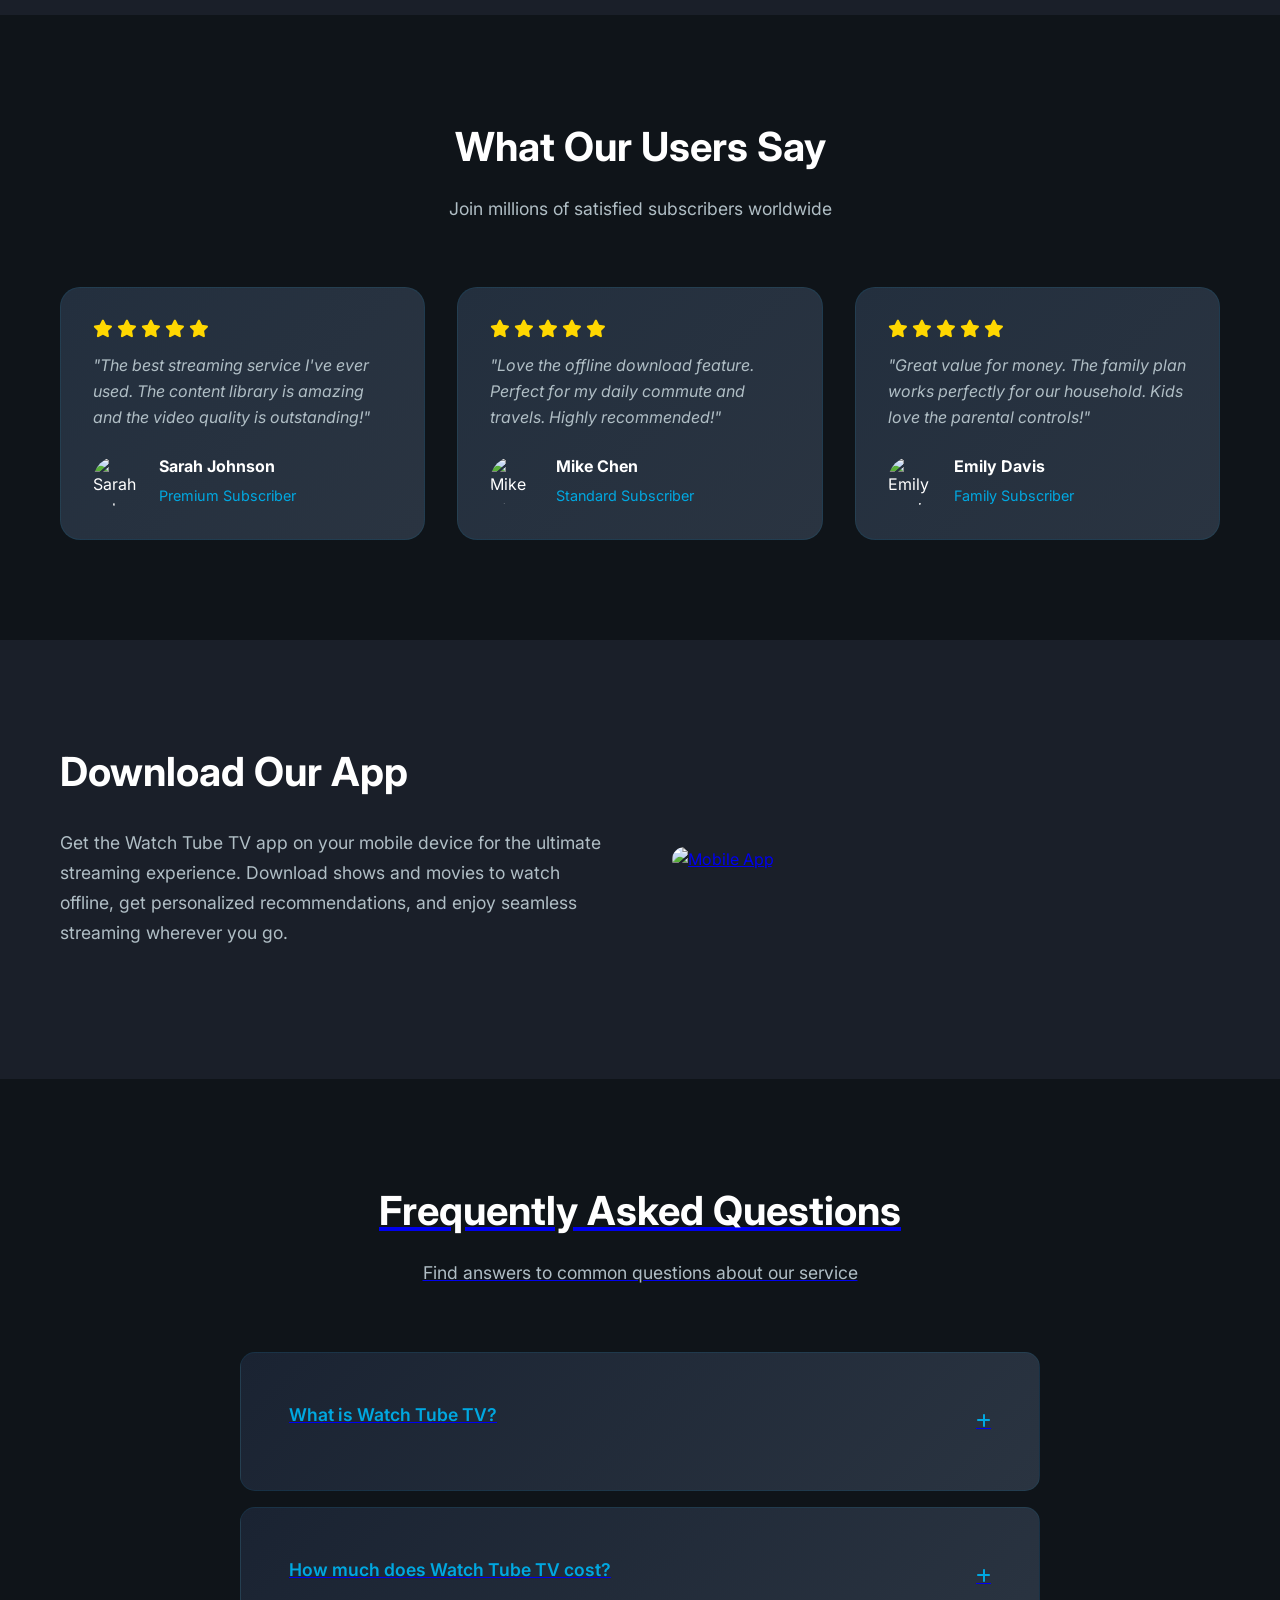
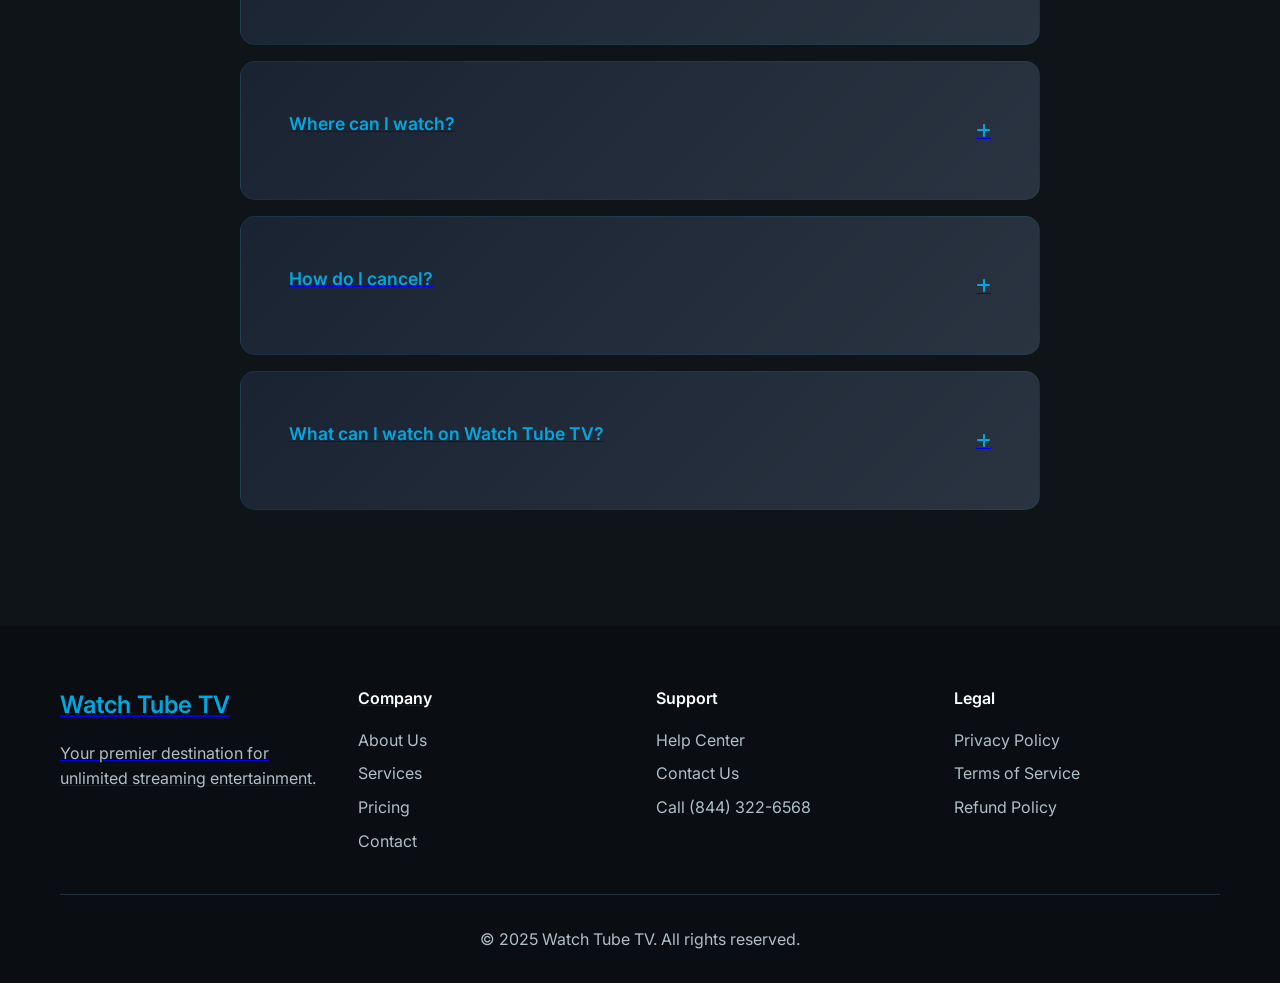
==== commit 85f28b0b: "Update index.html" ====
--- a/index.html
+++ b/index.html
@@ -53,9 +53,7 @@
                     <a href="tel:+18443226568">
                         <button class="nav-btn">Call (844) 322-6568</button>
                     </a>
-                    <a href="tel:+18443249671">
-                        <button class="nav-btn nav-btn-secondary">Call (844) 324-9671</button>
-                    </a>
+                  
                 </div>
 
             </div>
@@ -81,9 +79,7 @@
                 <a href="tel:+18443226568">
                     <button class="btn btn-primary">Start Free Trial - Call (844) 322-6568</button>
                 </a>
-                <a href="tel:+18443249671">
-                    <button class="btn btn-primary">Start Free Trial - Call (844) 324-9671</button>
-                </a>
+            
                 <a href="featured.html" class="btn btn-secondary">
                     <i class="fas fa-play"></i>
                     Watch Featured Content
@@ -543,7 +539,7 @@
                         <li><a href="contact.html">Help Center</a></li>
                         <li><a href="contact.html">Contact Us</a></li>
                         <li><a href="tel:+18443226568">Call (844) 322-6568</a></li>
-                        <li><a href="tel:+18443249671">Call (844) 324-9671</a></li>
+                      
                     </ul>
                 </div>
                 <div class="footer-section">
